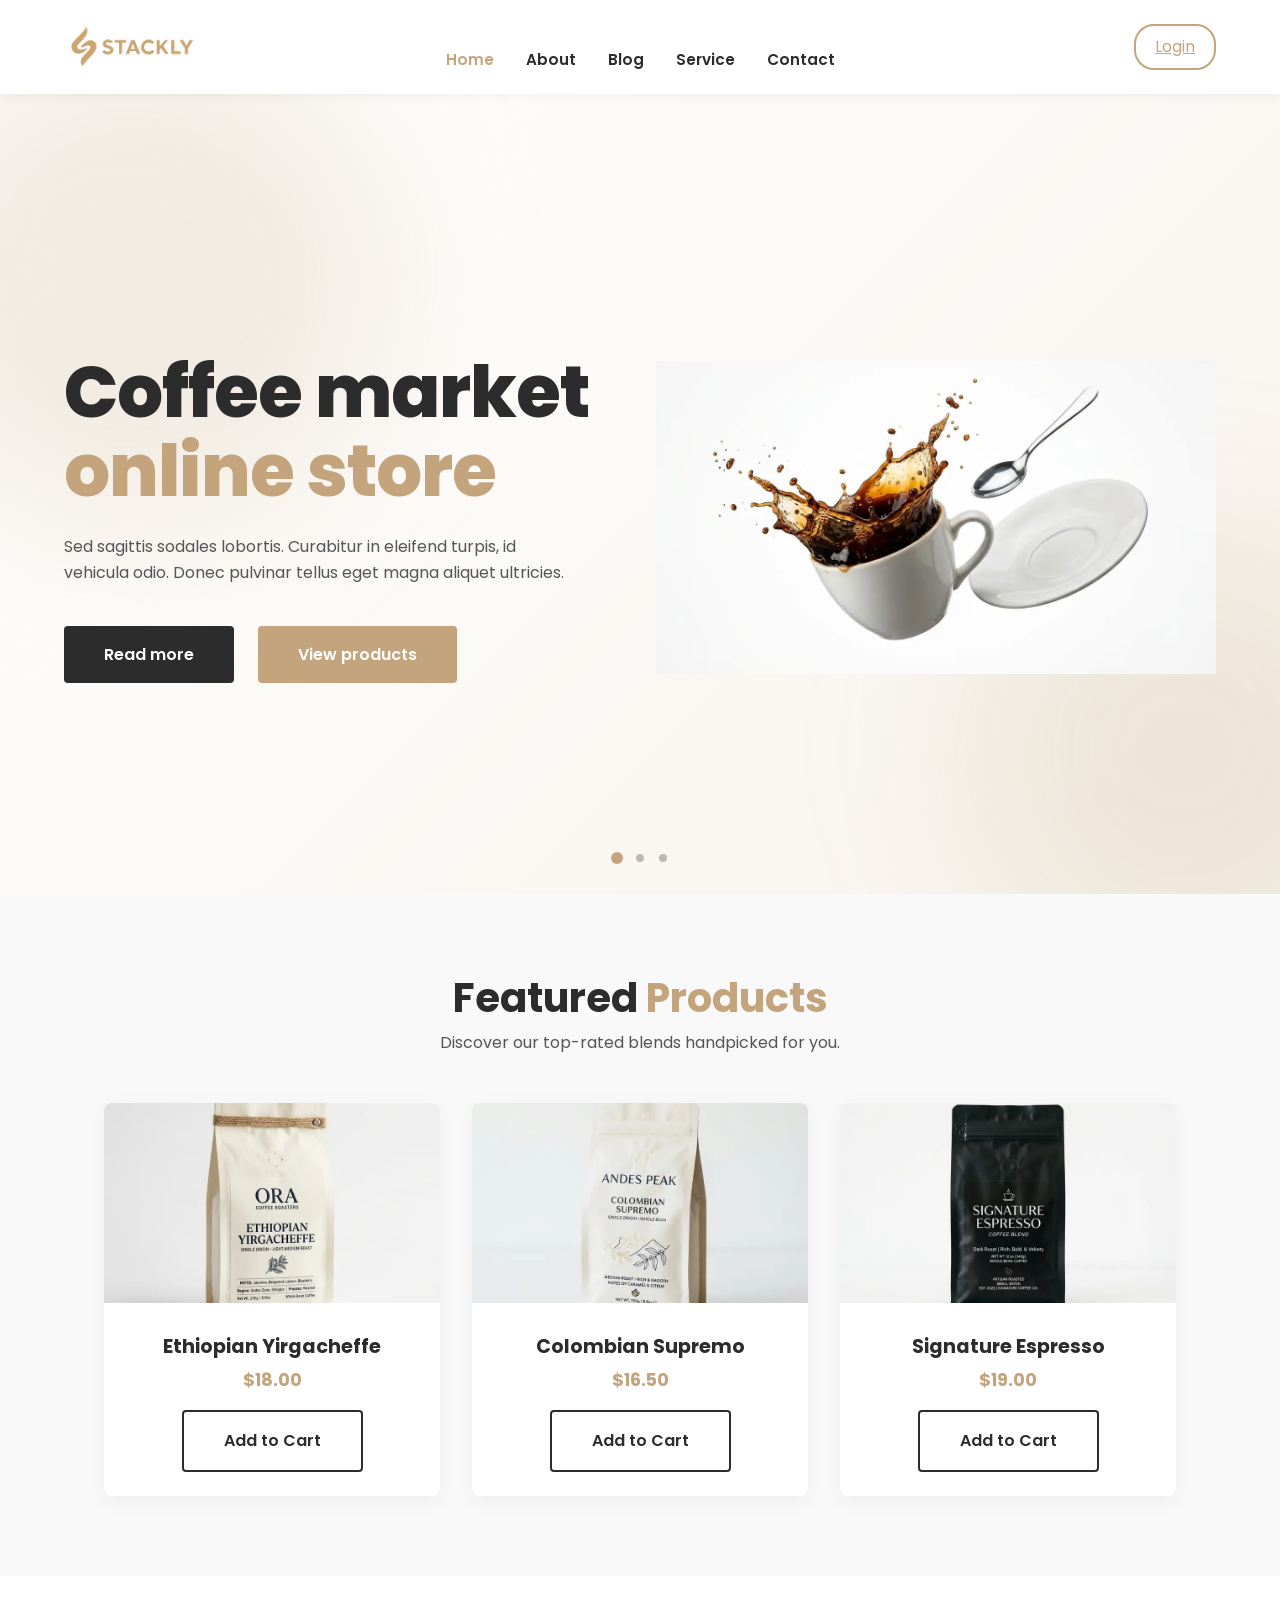
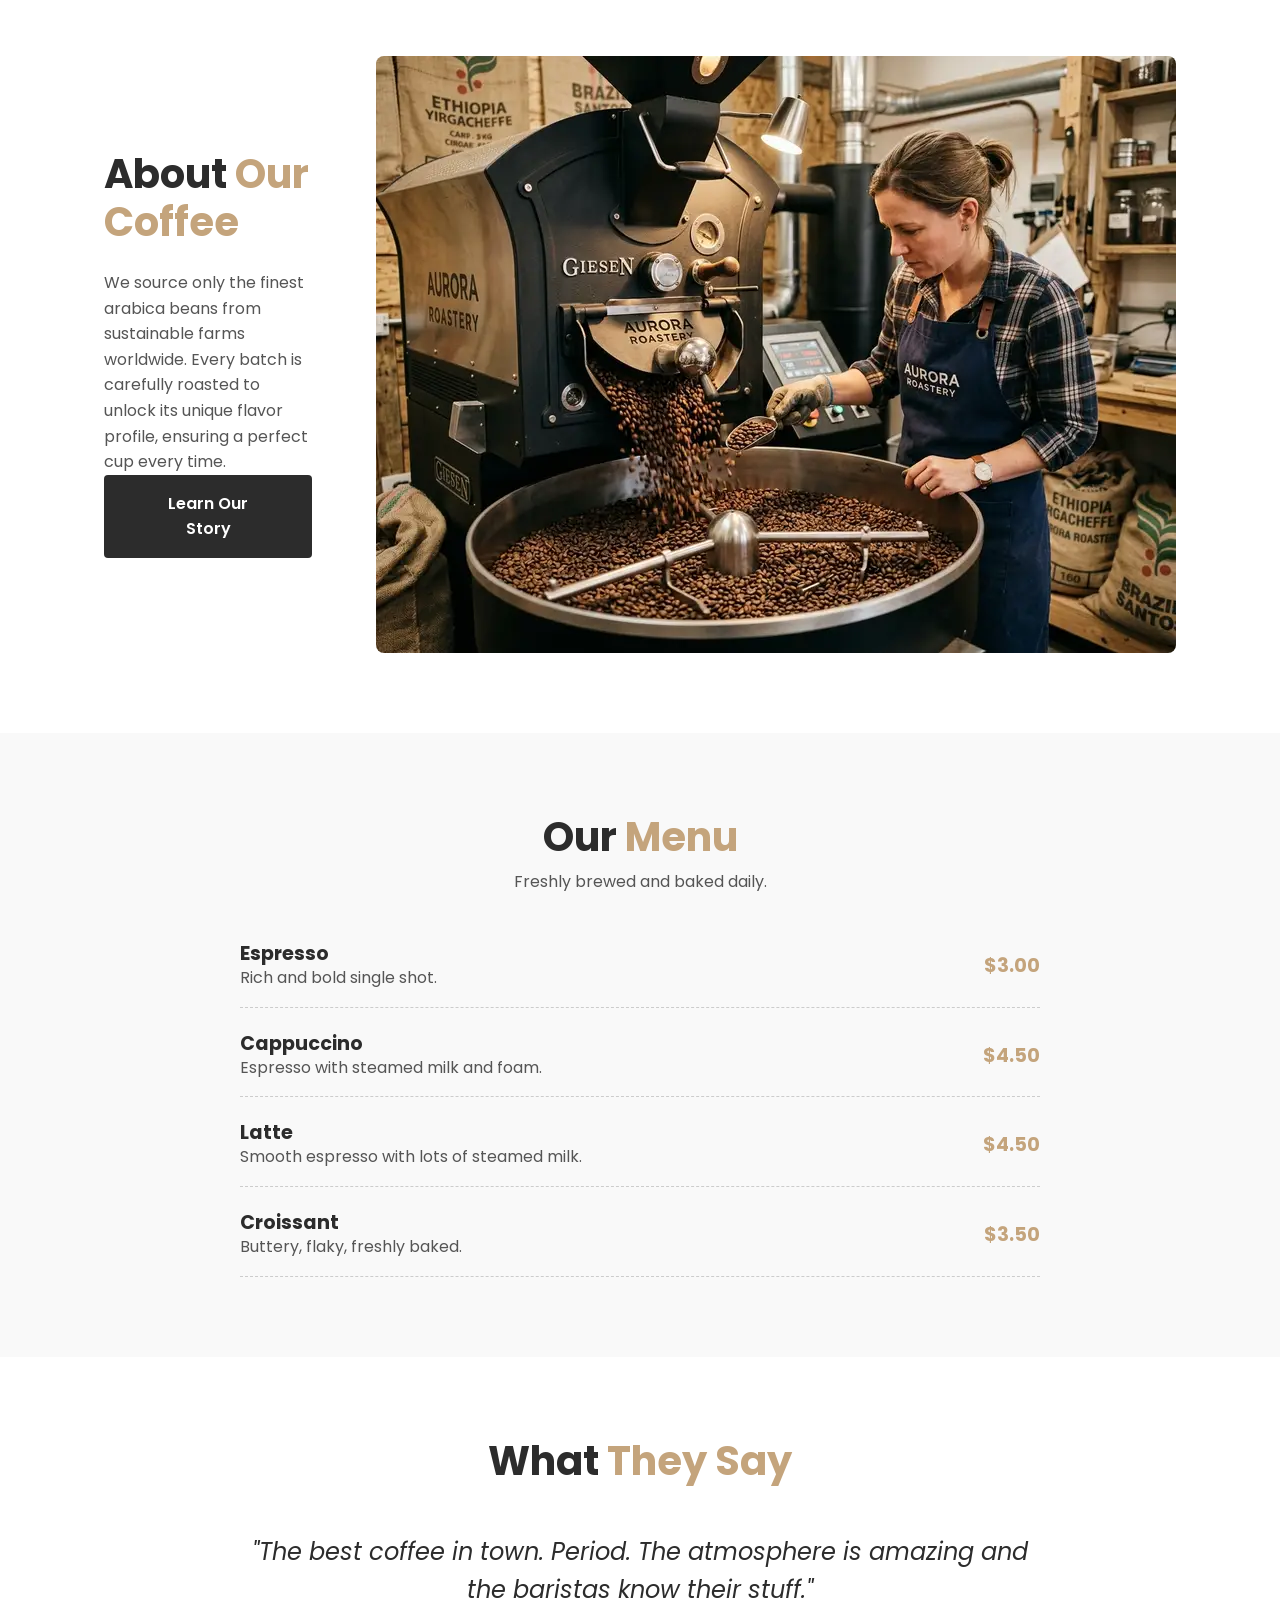
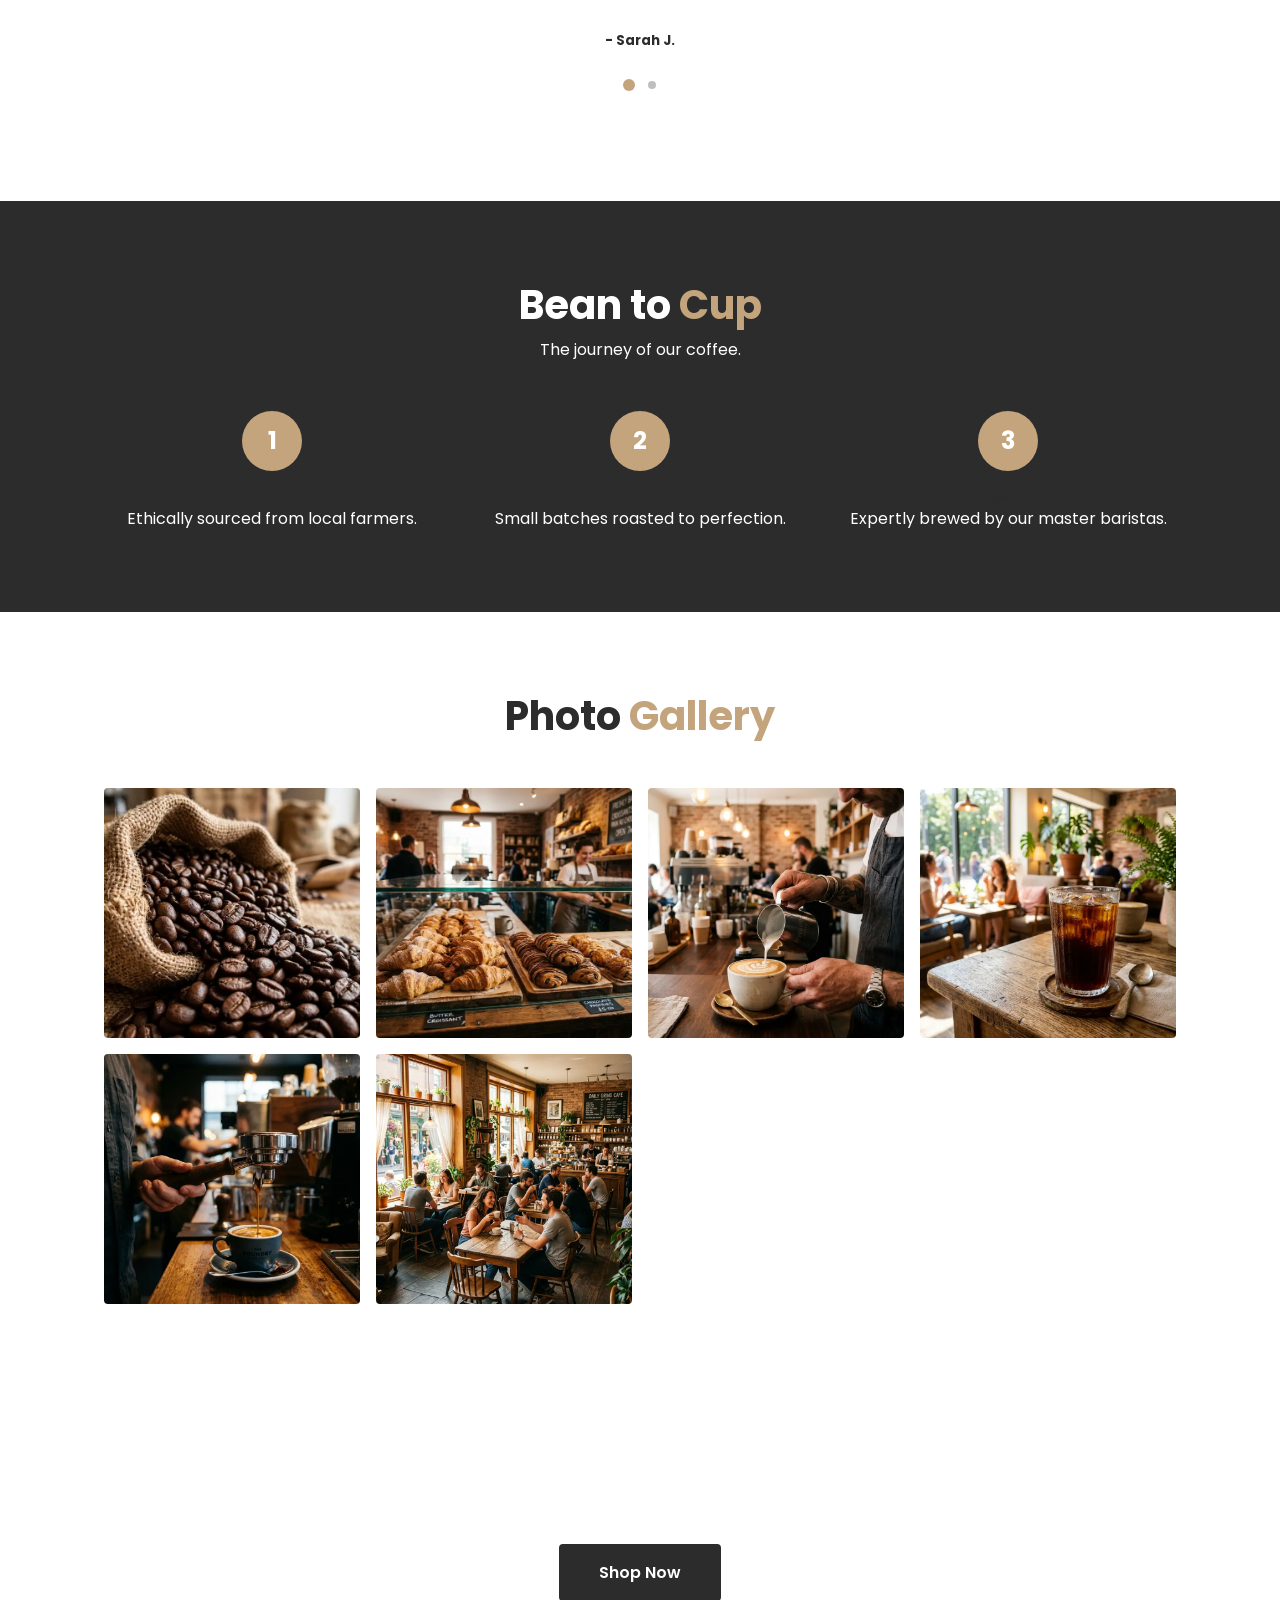
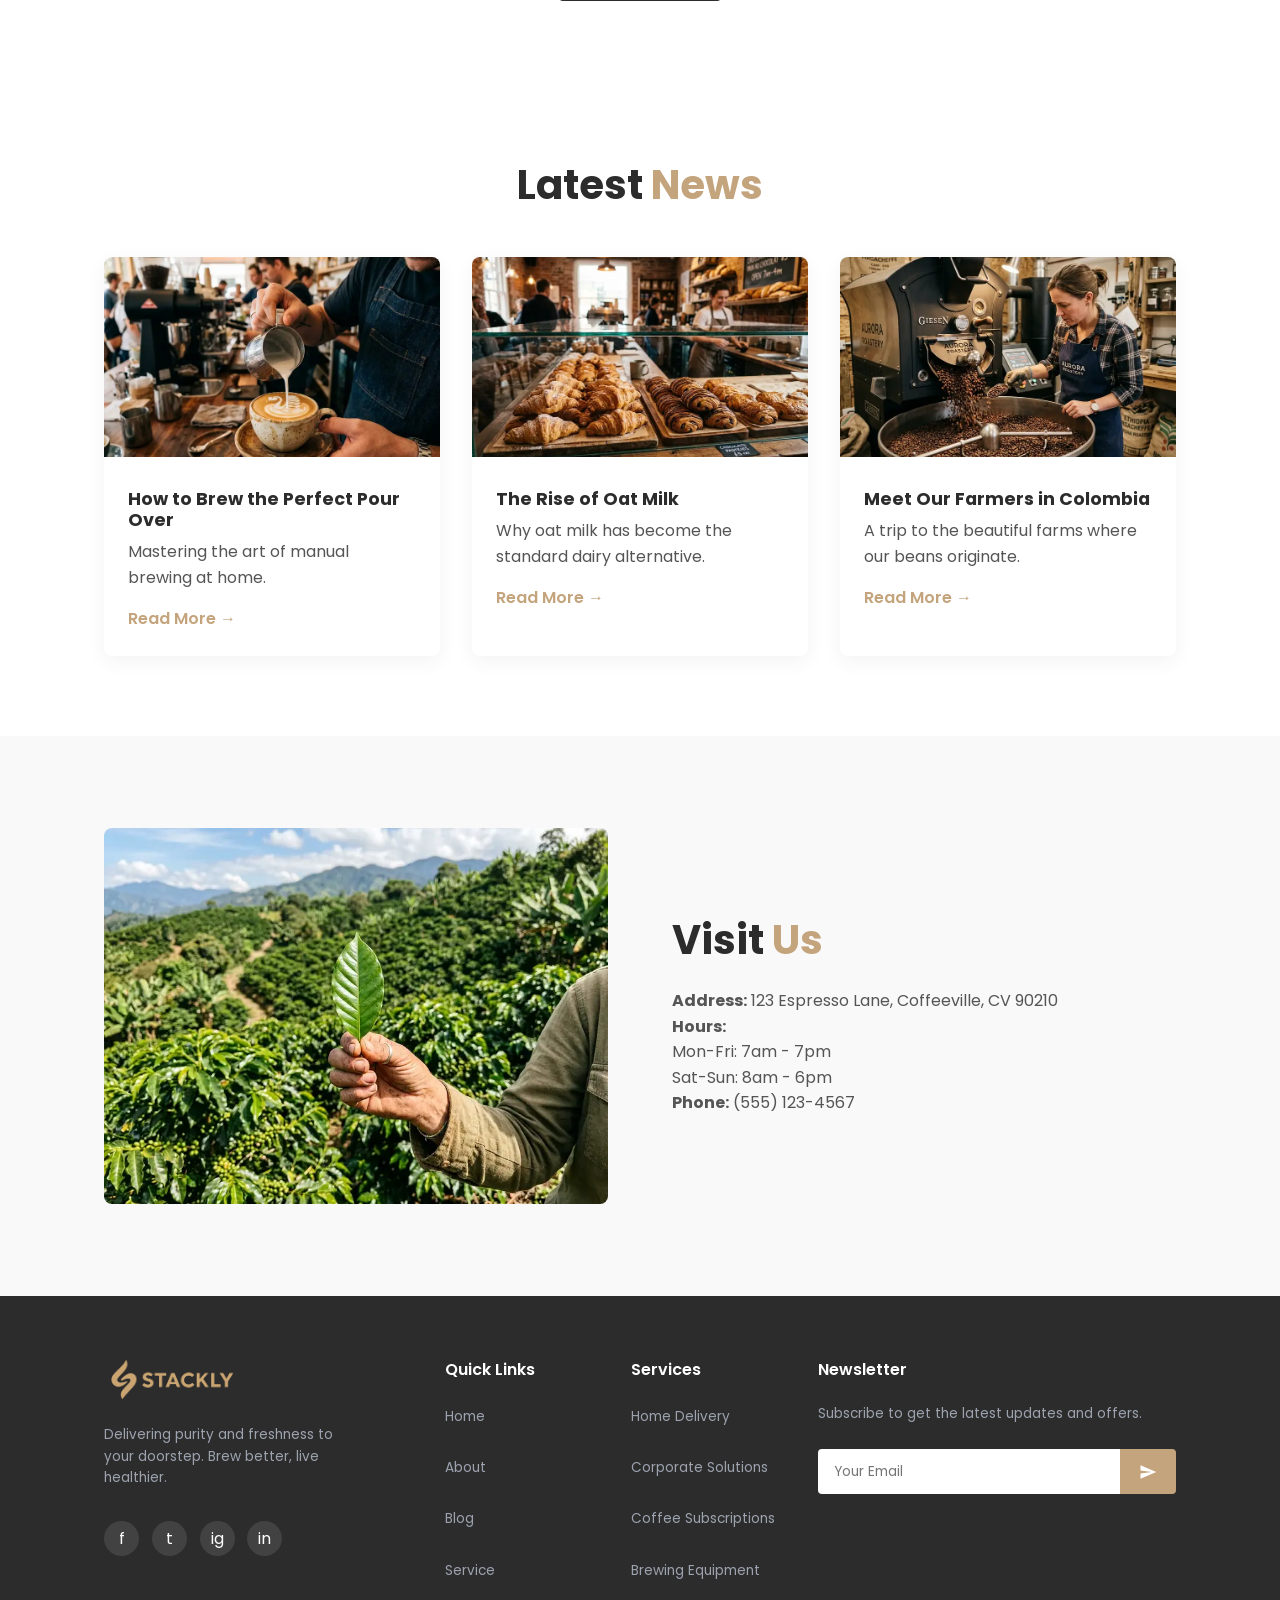
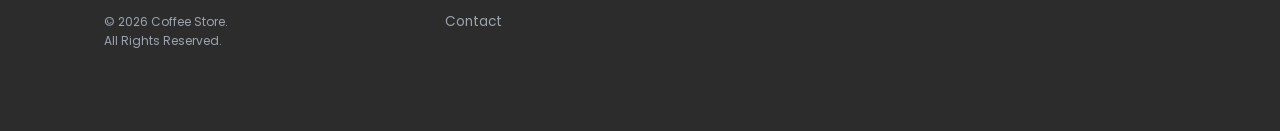
==== index.html @ 6721f3c3 "Add files via upload" ====
<!DOCTYPE html>
<html lang="en">
<head>
    <meta charset="UTF-8">
    <meta name="viewport" content="width=device-width, initial-scale=1.0">
    <title>Coffee Market - Online Store</title>
    <link rel="preconnect" href="https://fonts.googleapis.com">
    <link rel="preconnect" href="https://fonts.gstatic.com" crossorigin>
    <link href="https://fonts.googleapis.com/css2?family=Poppins:wght@300;400;500;600;700;800&display=swap" rel="stylesheet">
    <link rel="stylesheet" href="style.css">
</head>
<body>
    <header class="navbar">
        <a href="index.html" class="logo" style="display: flex; align-items: center; text-decoration: none;"><img src="assets/logo_0019.webp" alt="Coffee Store" style="height: 40px; width: auto; filter: brightness(0) saturate(100%) invert(80%) sepia(26%) saturate(674%) hue-rotate(345deg) brightness(85%) contrast(85%);"></a>
        <nav>
            <ul class="nav-links">
                <li><a href="index.html" class="active">Home</a></li>
                <li><a href="about.html">About</a></li>
                <li><a href="blog.html">Blog</a></li>
                <li><a href="service.html">Service</a></li>
                <li><a href="contact.html">Contact</a></li>
                </ul>
        </nav>
        <div class="nav-right" style="display: flex; align-items: center; gap: 1.5rem;">
            <a href="login.html" class="login-btn">Login</a>
            <div class="hamburger">
                <span class="bar"></span>
                <span class="bar"></span>
                <span class="bar"></span>
            </div>
        </div>
    </header>

    <!-- 1. Hero Section -->
    <section class="hero-section" id="home">
        <div class="hero-content">
            <h1>Coffee market<br><span class="highlight">online store</span></h1>
            <p>Sed sagittis sodales lobortis. Curabitur in eleifend turpis, id vehicula odio. Donec pulvinar tellus eget magna aliquet ultricies.</p>
            <div class="cta-buttons">
                <a href="404.html" class="btn btn-dark">Read more</a>
                <a href="404.html" class="btn btn-light">View products</a>
            </div>
        </div>
        <div class="hero-image">
            <img src="assets/coffee_splash.webp" alt="Coffee Splash">
        </div>
        <!-- Hero Pagination elements -->
        <div class="pagination hero-pagination">
            <span class="dot active"></span>
            <span class="dot"></span>
            <span class="dot"></span>
        </div>
    </section>

    <!-- 2. Featured Products -->
    <section class="section bg-light" id="products">
        <div class="container">
            <div class="section-title">
                <h2>Featured <span class="highlight">Products</span></h2>
                <p>Discover our top-rated blends handpicked for you.</p>
            </div>
            <div class="grid-3">
                <div class="card product-card">
                    <img src="assets/yirgacheffe.webp" alt="Ethiopian Yirgacheffe" class="card-img-placeholder" style="object-fit: cover;">
                    <h3>Ethiopian Yirgacheffe</h3>
                    <p class="price">$18.00</p>
                    <a href="404.html" class="btn btn-outline">Add to Cart</a>
                </div>
                <div class="card product-card">
                    <img src="assets/colombian.webp" alt="Colombian Supremo" class="card-img-placeholder" style="object-fit: cover;">
                    <h3>Colombian Supremo</h3>
                    <p class="price">$16.50</p>
                    <a href="404.html" class="btn btn-outline">Add to Cart</a>
                </div>
                <div class="card product-card">
                    <img src="assets/espresso.webp" alt="Signature Espresso" class="card-img-placeholder" style="object-fit: cover;">
                    <h3>Signature Espresso</h3>
                    <p class="price">$19.00</p>
                    <a href="404.html" class="btn btn-outline">Add to Cart</a>
                </div>
            </div>
        </div>
    </section>

    <!-- 3. About Our Coffee -->
    <section class="section" id="about">
        <div class="container split-section">
            <div class="split-text">
                <h2>About <span class="highlight">Our Coffee</span></h2>
                <p>We source only the finest arabica beans from sustainable farms worldwide. Every batch is carefully roasted to unlock its unique flavor profile, ensuring a perfect cup every time.</p>
                <a href="404.html" class="btn btn-dark">Learn Our Story</a>
            </div>
            <img src="assets/roasting.webp" alt="Roasting Process" class="split-image" style="object-fit: cover; border-radius: 8px;">
        </div>
    </section>

    <!-- 4. Our Menu -->
    <section class="section bg-light" id="menu">
        <div class="container">
            <div class="section-title">
                <h2>Our <span class="highlight">Menu</span></h2>
                <p>Freshly brewed and baked daily.</p>
            </div>
            <div class="menu-list">
                <div class="menu-item">
                    <div class="menu-info">
                        <h4>Espresso</h4>
                        <p>Rich and bold single shot.</p>
                    </div>
                    <span class="menu-price">$3.00</span>
                </div>
                <div class="menu-item">
                    <div class="menu-info">
                        <h4>Cappuccino</h4>
                        <p>Espresso with steamed milk and foam.</p>
                    </div>
                    <span class="menu-price">$4.50</span>
                </div>
                <div class="menu-item">
                    <div class="menu-info">
                        <h4>Latte</h4>
                        <p>Smooth espresso with lots of steamed milk.</p>
                    </div>
                    <span class="menu-price">$4.50</span>
                </div>
                <div class="menu-item">
                    <div class="menu-info">
                        <h4>Croissant</h4>
                        <p>Buttery, flaky, freshly baked.</p>
                    </div>
                    <span class="menu-price">$3.50</span>
                </div>
            </div>
        </div>
    </section>

    <!-- 5. Customer Testimonials -->
    <section class="section" id="testimonials">
        <div class="container">
            <div class="section-title">
                <h2>What <span class="highlight">They Say</span></h2>
            </div>
            <div class="testimonial-slider">
                <div class="testimonial">
                    <p>"The best coffee in town. Period. The atmosphere is amazing and the baristas know their stuff."</p>
                    <h5>- Sarah J.</h5>
                </div>
                <!-- Pagination for slider -->
                <div class="pagination">
                    <span class="dot active"></span>
                    <span class="dot"></span>
                </div>
            </div>
        </div>
    </section>

    <!-- 6. Our Process -->
    <section class="section bg-dark text-white" id="process">
        <div class="container">
            <div class="section-title">
                <h2 style="color: white;">Bean to <span class="highlight">Cup</span></h2>
                <p>The journey of our coffee.</p>
            </div>
            <div class="process-steps">
                <div class="step">
                    <div class="step-icon">1</div>
                    <h4>Sourcing</h4>
                    <p>Ethically sourced from local farmers.</p>
                </div>
                <div class="step">
                    <div class="step-icon">2</div>
                    <h4>Roasting</h4>
                    <p>Small batches roasted to perfection.</p>
                </div>
                <div class="step">
                    <div class="step-icon">3</div>
                    <h4>Brewing</h4>
                    <p>Expertly brewed by our master baristas.</p>
                </div>
            </div>
        </div>
    </section>

    <!-- 7. Photo Gallery -->
    <section class="section" id="gallery">
        <div class="container">
            <div class="section-title">
                <h2>Photo <span class="highlight">Gallery</span></h2>
            </div>
            <div class="gallery-grid">
                <img src="assets/coffee_beans_gallery.webp" alt="Coffee Beans" class="gallery-item" style="object-fit: cover; width: 100%;">
                <img src="assets/pastries.webp" alt="Pastries" class="gallery-item" style="object-fit: cover; width: 100%;">
                <img src="assets/barista_pouring.webp" alt="Barista Pouring Latte Art" class="gallery-item" style="object-fit: cover; width: 100%;">
                <img src="assets/cold_brew.webp" alt="Cold Brew Coffee" class="gallery-item" style="object-fit: cover; width: 100%;">
                <img src="assets/coffee_machine.webp" alt="Espresso Machine" class="gallery-item" style="object-fit: cover; width: 100%;">
                <img src="assets/cafe_patrons.webp" alt="Cafe Patrons" class="gallery-item" style="object-fit: cover; width: 100%;">
            </div>
        </div>
    </section>

    <!-- 8. Special Offers -->
    <section class="section bg-accent text-white" id="offers">
        <div class="container text-center">
            <h2 style="color: white;">Special Offer!</h2>
            <p>Get 20% off your first bag of beans when you buy online.</p>
            <br>
            <a href="404.html" class="btn btn-dark">Shop Now</a>
        </div>
    </section>



    <!-- 10. Latest Blog Posts -->
    <section class="section" id="blog">
        <div class="container">
            <div class="section-title">
                <h2>Latest <span class="highlight">News</span></h2>
            </div>
            <div class="grid-3">
                <div class="card blog-card">
                    <img src="assets/coffee_art.webp" alt="Brewing Pour Over" class="card-img-placeholder" style="object-fit: cover;">
                    <div class="card-content">
                        <h4>How to Brew the Perfect Pour Over</h4>
                        <p>Mastering the art of manual brewing at home.</p>
                        <a href="404.html" class="read-more">Read More &rarr;</a>
                    </div>
                </div>
                <div class="card blog-card">
                    <img src="assets/pastries.webp" alt="Oat Milk Latte" class="card-img-placeholder" style="object-fit: cover;">
                    <div class="card-content">
                        <h4>The Rise of Oat Milk</h4>
                        <p>Why oat milk has become the standard dairy alternative.</p>
                        <a href="404.html" class="read-more">Read More &rarr;</a>
                    </div>
                </div>
                <div class="card blog-card">
                    <img src="assets/roasting.webp" alt="Coffee Farmers" class="card-img-placeholder" style="object-fit: cover;">
                    <div class="card-content">
                        <h4>Meet Our Farmers in Colombia</h4>
                        <p>A trip to the beautiful farms where our beans originate.</p>
                        <a href="404.html" class="read-more">Read More &rarr;</a>
                    </div>
                </div>
            </div>
        </div>
    </section>

    <!-- 11. Store Location -->
    <section class="section bg-light" id="location">
        <div class="container split-section">
            <div class="split-image" style="display: flex; justify-content: center; align-items: center;">
                <img src="assets/eco_leaf.webp" alt="Location Map" style="object-fit: cover; width: 100%; height: 100%; border-radius: 8px;">
            </div>
            <div class="split-text location-info">
                <h2>Visit <span class="highlight">Us</span></h2>
                <p><strong>Address:</strong> 123 Espresso Lane, Coffeeville, CV 90210</p>
                <p><strong>Hours:</strong><br>
                Mon-Fri: 7am - 7pm<br>
                Sat-Sun: 8am - 6pm</p>
                <p><strong>Phone:</strong> (555) 123-4567</p>
            </div>
        </div>
    </section>

    <!-- Footer -->
            <footer class="footer" style="background-color: var(--primary-color); padding: 4rem 0 2rem; color: #fff;">
        <div class="container">
            <div class="footer-grid" style="display: grid; grid-template-columns: 2fr 1fr 1fr 2fr; gap: 2rem;">
                <!-- Column 1 -->
                <div class="footer-col" style="display: flex; flex-direction: column; gap: 1.5rem;">
                    <a href="index.html" class="logo" style="display: flex; align-items: center; text-decoration: none;">
                        <img src="assets/logo_0019.webp" alt="Coffee Store" style="height: 40px; width: auto; filter: brightness(0) saturate(100%) invert(80%) sepia(26%) saturate(674%) hue-rotate(345deg) brightness(85%) contrast(85%);">
                        
                    </a>
                    <p style="color: #9ca3af; font-size: 0.85rem; line-height: 1.6; max-width: 250px;">
                        Delivering purity and freshness to your doorstep. Brew better, live healthier.
                    </p>
                    <div style="display: flex; gap: 0.8rem; margin-top: 0.5rem;">
                        <a href="404.html" style="display: flex; justify-content: center; align-items: center; width: 35px; height: 35px; background: rgba(255,255,255,0.1); border-radius: 50%; color: white; text-decoration: none; transition: background 0.3s;" onmouseover="this.style.background='var(--accent-color)'" onmouseout="this.style.background='rgba(255,255,255,0.1)'">f</a>
                        <a href="404.html" style="display: flex; justify-content: center; align-items: center; width: 35px; height: 35px; background: rgba(255,255,255,0.1); border-radius: 50%; color: white; text-decoration: none; transition: background 0.3s;" onmouseover="this.style.background='var(--accent-color)'" onmouseout="this.style.background='rgba(255,255,255,0.1)'">t</a>
                        <a href="404.html" style="display: flex; justify-content: center; align-items: center; width: 35px; height: 35px; background: rgba(255,255,255,0.1); border-radius: 50%; color: white; text-decoration: none; transition: background 0.3s;" onmouseover="this.style.background='var(--accent-color)'" onmouseout="this.style.background='rgba(255,255,255,0.1)'">ig</a>
                        <a href="404.html" style="display: flex; justify-content: center; align-items: center; width: 35px; height: 35px; background: rgba(255,255,255,0.1); border-radius: 50%; color: white; text-decoration: none; transition: background 0.3s;" onmouseover="this.style.background='var(--accent-color)'" onmouseout="this.style.background='rgba(255,255,255,0.1)'">in</a>
                    </div>
                    <div style="color: #9ca3af; font-size: 0.75rem; margin-top: 2rem;">
                        &copy; 2026 Coffee Store.<br>All Rights Reserved.
                    </div>
                </div>

                <!-- Column 2 -->
                <div class="footer-col">
                    <h4 style="color: white; font-size: 1rem; margin-bottom: 1.5rem; font-weight: 600;">Quick Links</h4>
                    <ul style="list-style: none; padding: 0; display: flex; flex-direction: column; gap: 0.8rem;">
                        <li><a href="index.html" style="color: #9ca3af; text-decoration: none; font-size: 0.85rem; transition: color 0.3s;" onmouseover="this.style.color='var(--accent-color)'" onmouseout="this.style.color='#9ca3af'">Home</a></li>
                        <li><a href="about.html" style="color: #9ca3af; text-decoration: none; font-size: 0.85rem; transition: color 0.3s;" onmouseover="this.style.color='var(--accent-color)'" onmouseout="this.style.color='#9ca3af'">About</a></li>
                        <li><a href="blog.html" style="color: #9ca3af; text-decoration: none; font-size: 0.85rem; transition: color 0.3s;" onmouseover="this.style.color='var(--accent-color)'" onmouseout="this.style.color='#9ca3af'">Blog</a></li>
                        <li><a href="service.html" style="color: #9ca3af; text-decoration: none; font-size: 0.85rem; transition: color 0.3s;" onmouseover="this.style.color='var(--accent-color)'" onmouseout="this.style.color='#9ca3af'">Service</a></li>
                        <li><a href="contact.html" style="color: #9ca3af; text-decoration: none; font-size: 0.85rem; transition: color 0.3s;" onmouseover="this.style.color='var(--accent-color)'" onmouseout="this.style.color='#9ca3af'">Contact</a></li>
                    </ul>
                </div>

                <!-- Column 3 -->
                <div class="footer-col">
                    <h4 style="color: white; font-size: 1rem; margin-bottom: 1.5rem; font-weight: 600;">Services</h4>
                    <ul style="list-style: none; padding: 0; display: flex; flex-direction: column; gap: 0.8rem;">
                        <li><a href="404.html" style="color: #9ca3af; text-decoration: none; font-size: 0.85rem; transition: color 0.3s;" onmouseover="this.style.color='var(--accent-color)'" onmouseout="this.style.color='#9ca3af'">Home Delivery</a></li>
                        <li><a href="404.html" style="color: #9ca3af; text-decoration: none; font-size: 0.85rem; transition: color 0.3s;" onmouseover="this.style.color='var(--accent-color)'" onmouseout="this.style.color='#9ca3af'">Corporate Solutions</a></li>
                        <li><a href="404.html" style="color: #9ca3af; text-decoration: none; font-size: 0.85rem; transition: color 0.3s;" onmouseover="this.style.color='var(--accent-color)'" onmouseout="this.style.color='#9ca3af'">Coffee Subscriptions</a></li>
                        <li><a href="404.html" style="color: #9ca3af; text-decoration: none; font-size: 0.85rem; transition: color 0.3s;" onmouseover="this.style.color='var(--accent-color)'" onmouseout="this.style.color='#9ca3af'">Brewing Equipment</a></li>
                    </ul>
                </div>

                <!-- Column 4 -->
                <div class="footer-col">
                    <h4 style="color: white; font-size: 1rem; margin-bottom: 1.5rem; font-weight: 600;">Newsletter</h4>
                    <p style="color: #9ca3af; font-size: 0.85rem; line-height: 1.6; margin-bottom: 1.5rem;">
                        Subscribe to get the latest updates and offers.
                    </p>
                    <form style="display: flex; width: 100%;" onsubmit="event.preventDefault(); window.location.href='404.html';">
                        <input type="email" placeholder="Your Email" style="flex: 1; padding: 0.8rem 1rem; border: none; border-radius: 4px 0 0 4px; outline: none; font-family: var(--font-family); font-size: 0.85rem;" required>
                        <button type="submit" style="background: var(--accent-color); border: none; padding: 0 1.2rem; border-radius: 0 4px 4px 0; color: white; cursor: pointer; display: flex; align-items: center; justify-content: center; transition: background 0.3s;" onmouseover="this.style.background='var(--accent-color-hover)'" onmouseout="this.style.background='var(--accent-color)'">
                            <svg width="18" height="18" fill="currentColor" viewBox="0 0 24 24"><path d="M2.01 21L23 12 2.01 3 2 10l15 2-15 2z"/></svg>
                        </button>
                    </form>
                </div>
            </div>
        </div>
    </footer>

    <script src="script.js"></script>
</body>
</html>
---- style.css ----
:root {
    --primary-color: #2c2c2c; 
    --accent-color: #c4a47c; 
    --accent-color-hover: #b39268;
    --bg-color: #ffffff;
    --bg-light: #f9f9f9;
    --text-color: #555555;
    --text-light: #888888;
    --font-family: 'Poppins', sans-serif;
    --transition: all 0.3s ease;
}

* {
    margin: 0;
    padding: 0;
    box-sizing: border-box;
}

body {
    font-family: var(--font-family);
    background-color: var(--bg-color);
    color: var(--text-color);
    line-height: 1.6;
    overflow-x: hidden;
}

h1, h2, h3, h4, h5, h6 {
    color: var(--primary-color);
    line-height: 1.2;
}

.highlight {
    color: var(--accent-color);
}

/* Utilities */
.container {
    max-width: 1200px;
    margin: 0 auto;
    padding: 0 5%;
}

.text-center { text-align: center; }
.text-left { text-align: left; }
.text-white { color: #ffffff; }
.text-white h2, .text-white p { color: #ffffff; }
.mt-2 { margin-top: 2rem; }
.mb-2 { margin-bottom: 2rem; }

.bg-light { background-color: var(--bg-light); }
.bg-dark { background-color: var(--primary-color); }
.bg-accent { background-color: var(--accent-color); }

/* Buttons */
.btn {
    display: inline-block;
    padding: 1rem 2.5rem;
    font-size: 1rem;
    font-weight: 600;
    text-decoration: none;
    transition: var(--transition);
    border-radius: 4px;
    border: none;
    cursor: pointer;
    text-align: center;
}

.btn-dark {
    background-color: var(--primary-color);
    color: #ffffff;
}

.btn-dark:hover { background-color: #000000; color: #fff;}

.btn-light {
    background-color: var(--accent-color);
    color: #ffffff;
}

.btn-light:hover { background-color: var(--accent-color-hover); color: #fff; }

.btn-outline {
    background-color: transparent;
    border: 2px solid var(--primary-color);
    color: var(--primary-color);
}
.btn-outline:hover {
    background-color: var(--primary-color);
    color: #fff;
}
.full-width { width: 100%; }

/* Navbar */
.navbar {
    display: flex;
    justify-content: space-between;
    align-items: center;
    padding: 1.5rem 5%;
    background-color: var(--bg-color);
    position: sticky;
    top: 0;
    z-index: 1000;
    box-shadow: 0 2px 10px rgba(0,0,0,0.05);
}

.logo {
    font-size: 1.5rem;
    font-weight: 800;
    color: var(--primary-color);
    text-transform: uppercase;
    letter-spacing: 1px;
}

.logo span { color: var(--accent-color); }

.nav-links {
    list-style: none;
    display: flex;
    align-items: center;
    gap: 2rem;
}

@media screen and (min-width: 769px) {
    .nav-links {
        position: absolute;
        left: 50%;
        transform: translateX(-50%);
    }
}

.nav-links li a {
    text-decoration: none;
    color: var(--primary-color);
    font-weight: 600;
    font-size: 0.95rem;
    transition: var(--transition);
}

.nav-links li a:hover,
.nav-links li a.active {
    color: var(--accent-color);
}

.login-btn {
    padding: 0.5rem 1.2rem;
    border: 2px solid var(--accent-color);
    border-radius: 20px;
    color: var(--accent-color) !important;
}

.login-btn:hover {
    background-color: var(--accent-color);
    color: white !important;
}

.hamburger {
    display: none;
    cursor: pointer;
    flex-direction: column;
    gap: 5px;
}

.bar {
    width: 25px;
    height: 3px;
    background-color: var(--primary-color);
    border-radius: 3px;
    transition: var(--transition);
}

/* Sections */
.section { padding: 5rem 0; }
.section-title { margin-bottom: 3rem; text-align: center; }
.section-title h2 { font-size: 2.5rem; font-weight: 700; margin-bottom: 0.5rem; }

.page-header { padding: 8rem 0 5rem; }

/* Grids */
.grid-2 { display: grid; grid-template-columns: repeat(auto-fit, minmax(300px, 1fr)); gap: 2rem; }
.grid-3 { display: grid; grid-template-columns: repeat(auto-fit, minmax(280px, 1fr)); gap: 2rem; }

/* Split Section */
.split-section { display: flex; align-items: center; justify-content: space-between; gap: 4rem; }
.split-text { flex: 1; }
.split-text h2 { font-size: 2.5rem; margin-bottom: 1.5rem; }
.split-image { flex: 1; min-height: 400px; }

/* Placeholders for images */
.placeholder-img {
    background-color: #eaeaea;
    border-radius: 8px;
    display: flex;
    align-items: center;
    justify-content: center;
    color: #999;
    font-weight: 500;
    box-shadow: inset 0 0 20px rgba(0,0,0,0.05);
    background-image: repeating-linear-gradient(45deg, #f5f5f5 25%, transparent 25%, transparent 75%, #f5f5f5 75%, #f5f5f5), repeating-linear-gradient(45deg, #f5f5f5 25%, #eaeaea 25%, #eaeaea 75%, #f5f5f5 75%, #f5f5f5);
    background-position: 0 0, 10px 10px;
    background-size: 20px 20px;
}

.card-img-placeholder { height: 200px; width: 100%; @extend .placeholder-img; border-radius: 8px 8px 0 0;}

/* Cards */
.card {
    background: var(--bg-color);
    border-radius: 8px;
    padding: 2rem;
    box-shadow: 0 5px 20px rgba(0,0,0,0.05);
    transition: var(--transition);
}
.card:hover { transform: translateY(-5px); box-shadow: 0 10px 25px rgba(0,0,0,0.1); }

.product-card { padding: 0; text-align: center; padding-bottom: 1.5rem; }
.product-card h3 { margin: 1.5rem 0 0.5rem; font-size: 1.2rem; }
.product-card .price { color: var(--accent-color); font-weight: 700; font-size: 1.1rem; margin-bottom: 1rem; }

.blog-card { padding: 0; }
.blog-card .card-content { padding: 1.5rem; }
.blog-card h4 { margin-bottom: 0.5rem; font-size: 1.1rem; }
.blog-card .read-more { color: var(--accent-color); font-weight: 600; text-decoration: none; display: inline-block; margin-top: 1rem; }

/* Hero Section specific (Home) */
.hero-section {
    display: flex;
    align-items: center;
    justify-content: space-between;
    padding: 3rem 5% 0rem;
    min-height: calc(100vh - 100px);
    position: relative;
    overflow: hidden; /* Hide animated background blobs */
    background: linear-gradient(-45deg, #ffffff, #fcfaf8, #f5efe6, #ffffff);
    background-size: 400% 400%;
    animation: gradientBG 15s ease infinite;
    z-index: 1;
}

.hero-section::before,
.hero-section::after {
    content: '';
    position: absolute;
    border-radius: 50%;
    filter: blur(80px);
    z-index: -1;
    animation: floatBlob 12s ease-in-out infinite alternate;
}

.hero-section::before {
    top: -10%; left: -10%;
    width: 40vw; height: 40vw;
    background: rgba(196, 164, 124, 0.2); /* Accent color soft blob */
}

.hero-section::after {
    bottom: -10%; right: -10%;
    width: 35vw; height: 35vw;
    background: rgba(179, 146, 104, 0.15); /* Darker accent soft blob */
    animation-delay: -6s; /* Offset the animation */
}

@keyframes gradientBG {
    0% { background-position: 0% 50%; }
    50% { background-position: 100% 50%; }
    100% { background-position: 0% 50%; }
}

@keyframes floatBlob {
    0% { transform: translate(0, 0) scale(1); }
    100% { transform: translate(50px, 80px) scale(1.15); }
}
.hero-content { flex: 1; max-width: 600px; padding-right: 2rem; }
.hero-content h1 { font-size: 4.5rem; font-weight: 800; line-height: 1.1; margin-bottom: 1.5rem; letter-spacing: -1px; }
.hero-content p { font-size: 1rem; margin-bottom: 2.5rem; max-width: 90%; }
.cta-buttons { display: flex; gap: 1.5rem; }
.hero-image { flex: 1; display: flex; justify-content: center; align-items: center; }
.hero-image img { max-width: 100%; height: auto; object-fit: contain; animation: float 4s ease-in-out infinite; }
@keyframes float { 0% { transform: translateY(0px); } 50% { transform: translateY(-20px); } 100% { transform: translateY(0px); } }

/* Pagination Dots */
.pagination { display: flex; justify-content: center; gap: 15px; padding: 2rem 0; }
.hero-pagination { position: absolute; bottom: 2rem; width: 100%; left: 0; padding: 0; }
.dot { width: 8px; height: 8px; background-color: var(--primary-color); border-radius: 50%; cursor: pointer; transition: var(--transition); opacity: 0.3;}
.dot.active { background-color: var(--accent-color); transform: scale(1.5); opacity: 1;}

/* Specific Components */
.menu-list { max-width: 800px; margin: 0 auto; display: flex; flex-direction: column; gap: 1.5rem; }
.menu-item { display: flex; justify-content: space-between; align-items: center; border-bottom: 1px dashed #ccc; padding-bottom: 1rem; }
.menu-item h4 { font-size: 1.2rem; }
.menu-price { font-size: 1.2rem; font-weight: 700; color: var(--accent-color); }

.testimonial-slider { max-width: 800px; margin: 0 auto; text-align: center; }
.testimonial p { font-size: 1.5rem; font-style: italic; margin-bottom: 1.5rem; color: var(--primary-color); }

.process-steps { display: grid; grid-template-columns: repeat(auto-fit, minmax(200px, 1fr)); gap: 2rem; text-align: center; }
.step-icon { width: 60px; height: 60px; background: var(--accent-color); color: white; font-size: 1.5rem; font-weight: bold; border-radius: 50%; display: flex; align-items: center; justify-content: center; margin: 0 auto 1rem; }

.gallery-grid { display: grid; grid-template-columns: repeat(auto-fit, minmax(250px, 1fr)); gap: 1rem; }
.gallery-item { height: 250px; border-radius: 4px; }

.newsletter-form { display: flex; max-width: 500px; margin: 2rem auto 0; }
.newsletter-form input { flex: 1; padding: 1rem; border: 1px solid #ddd; border-radius: 4px 0 0 4px; outline: none; }
.newsletter-form button { border-radius: 0 4px 4px 0; }

/* Footer */
.footer { background-color: #111; color: #aaa; padding: 4rem 0 2rem; }
.footer h4 { color: #fff; margin-bottom: 1.5rem; font-size: 1.2rem; }
.footer-grid { display: grid; grid-template-columns: repeat(auto-fit, minmax(200px, 1fr)); gap: 3rem; margin-bottom: 3rem; }
.footer ul { list-style: none; }
.footer ul li { margin-bottom: 0.8rem; }
.footer ul li a { color: #aaa; text-decoration: none; transition: var(--transition); }
.footer ul li a:hover { color: var(--accent-color); }
.social-icons a { display: inline-block; width: 40px; height: 40px; background: #222; color: #fff; text-align: center; line-height: 40px; border-radius: 50%; margin-right: 0.5rem; text-decoration: none; transition: var(--transition); }
.social-icons a:hover { background: var(--accent-color); }
.footer-bottom { text-align: center; border-top: 1px solid #333; padding-top: 2rem; font-size: 0.9rem; }


/* --- UNIQUE LOGIN PAGE STYLES --- */
.login-body {
    background-color: var(--primary-color);
    overflow: hidden;
}

.login-container {
    display: flex;
    height: 100vh;
    width: 100vw;
}

.login-image-side {
    flex: 1;
    background-image: url('assets/coffee_splash.webp'); /* Reuse image for effect */
    background-size: cover;
    background-position: center;
    position: relative;
    display: none; /* Hidden on mobile */
}

@media screen and (min-width: 900px) {
    .login-image-side { display: block; }
}

.login-image-side .overlay {
    position: absolute;
    top: 0; left: 0; width: 100%; height: 100%;
    background: linear-gradient(135deg, rgba(0,0,0,0.8), rgba(0,0,0,0.4));
    display: flex;
    align-items: center;
    padding: 5rem;
}

.quote-box h2 {
    color: white;
    font-size: 3rem;
    font-weight: 700;
    line-height: 1.2;
    margin-bottom: 1rem;
}
.quote-box p { color: var(--accent-color); font-size: 1.2rem; }

.login-form-side {
    flex: 1;
    display: flex;
    align-items: center;
    justify-content: center;
    background: radial-gradient(circle at top right, #3a3a3a, #1a1a1a);
    position: relative;
    padding: 2rem;
}

/* Glassmorphism Card */
.login-glass-card {
    background: rgba(255, 255, 255, 0.05);
    backdrop-filter: blur(10px);
    -webkit-backdrop-filter: blur(10px);
    border: 1px solid rgba(255, 255, 255, 0.1);
    border-radius: 16px;
    padding: 3rem;
    width: 100%;
    max-width: 450px;
    box-shadow: 0 25px 50px rgba(0,0,0,0.5);
    color: white;
}

.login-glass-card h3 { color: white; font-size: 1.8rem; margin-bottom: 0.5rem; }
.login-glass-card .subtitle { color: #aaa; margin-bottom: 2rem; }

.glass-form .input-group {
    position: relative;
    margin-bottom: 1.5rem;
}

.glass-form .input-group input {
    width: 100%;
    padding: 1rem;
    background: rgba(0,0,0,0.2);
    border: 1px solid rgba(255,255,255,0.2);
    border-radius: 8px;
    color: white;
    font-family: inherit;
    font-size: 1rem;
    outline: none;
    transition: var(--transition);
}

.glass-form .input-group input:focus { border-color: var(--accent-color); background: rgba(0,0,0,0.4); }

.glass-form .input-group label {
    position: absolute;
    left: 1rem;
    top: 50%;
    transform: translateY(-50%);
    color: #888;
    transition: var(--transition);
    pointer-events: none;
}

/* Floating Label Magic */
.glass-form .input-group input:focus ~ label,
.glass-form .input-group input:not(:placeholder-shown) ~ label {
    top: -0.5rem;
    left: 0.8rem;
    font-size: 0.8rem;
    background: #2a2a2a;
    padding: 0 0.5rem;
    border-radius: 4px;
    color: var(--accent-color);
}

.form-actions {
    display: flex;
    justify-content: space-between;
    align-items: center;
    margin-bottom: 2rem;
    font-size: 0.9rem;
}

.remember-me { color: #ccc; display: flex; align-items: center; gap: 0.5rem; cursor: pointer; }
.forgot-pass { color: var(--accent-color); text-decoration: none; transition: var(--transition); }
.forgot-pass:hover { text-decoration: underline; }

.divider {
    text-align: center;
    margin: 2rem 0;
    position: relative;
}
.divider::before, .divider::after {
    content: '';
    position: absolute;
    top: 50%;
    width: 30%;
    height: 1px;
    background: rgba(255,255,255,0.2);
}
.divider::before { left: 0; }
.divider::after { right: 0; }
.divider span { color: #888; font-size: 0.9rem; background: #222; padding: 0 10px; border-radius: 4px;}

.social-login { display: flex; gap: 1rem; }
.btn-social {
    flex: 1;
    padding: 0.8rem;
    background: rgba(255,255,255,0.1);
    border: 1px solid rgba(255,255,255,0.2);
    color: white;
    border-radius: 8px;
    cursor: pointer;
    transition: var(--transition);
}
.btn-social:hover { background: rgba(255,255,255,0.2); }

.signup-link { text-align: center; margin-top: 2rem; color: #ccc; }
.signup-link a { color: var(--accent-color); text-decoration: none; font-weight: 600; }

.back-home { text-align: center; margin-top: 1rem; }
.back-home a { color: #888; text-decoration: none; font-size: 0.9rem; transition: var(--transition); }
.back-home a:hover { color: white; }


/* Responsive Adjustments */
@media screen and (max-width: 992px) {
    .split-section { flex-direction: column; text-align: center; }
    .hero-section { flex-direction: column-reverse; text-align: center; padding-top: 2rem; }
    .hero-content { padding-right: 0; display: flex; flex-direction: column; align-items: center; margin-top: 2rem;}
    .hero-content h1 { font-size: 3.5rem; }
    .hero-pagination { bottom: 0; }
}

@media screen and (max-width: 768px) {
    .nav-links {
        position: fixed; left: -100%; top: 70px; flex-direction: column;
        background-color: var(--bg-color); width: 100%; text-align: center;
        transition: 0.3s; box-shadow: 0 10px 27px rgba(0,0,0,0.05); padding: 2rem 0;
    }
    .nav-links.active { left: 0; }
    .hamburger { display: flex; }
    .hamburger.active .bar:nth-child(2) { opacity: 0; }
    .hamburger.active .bar:nth-child(1) { transform: translateY(8px) rotate(45deg); }
    .hamburger.active .bar:nth-child(3) { transform: translateY(-8px) rotate(-45deg); }
    
    .cta-buttons { flex-direction: column; width: 100%; }
    .btn { width: 100%; }
    .newsletter-form { flex-direction: column; }
    .newsletter-form input { border-radius: 4px; margin-bottom: 1rem; }
    .newsletter-form button { border-radius: 4px; }
}
/* --- ROLE SELECTOR STYLES --- */
.role-selector {
    position: relative;
    display: flex;
    background: rgba(0,0,0,0.3);
    border-radius: 30px;
    margin-bottom: 2rem;
    padding: 5px;
    border: 1px solid rgba(255,255,255,0.1);
}

.role-btn {
    flex: 1;
    padding: 0.8rem 1rem;
    border: none;
    background: transparent;
    color: #888;
    font-weight: 600;
    font-family: inherit;
    cursor: pointer;
    z-index: 1;
    transition: var(--transition);
    text-align: center;
}

.role-btn.active {
    color: var(--primary-color);
}

.role-slider {
    position: absolute;
    top: 5px;
    left: 5px;
    width: calc(50% - 5px);
    height: calc(100% - 10px);
    background: var(--accent-color);
    border-radius: 25px;
    transition: var(--transition);
    z-index: 0;
}

/* Move slider based on active role */
.role-selector[data-active='customer'] .role-slider { left: 5px; }
.role-selector[data-active='admin'] .role-slider { left: calc(50%); }
.role-selector[data-active='admin'] .role-btn:first-child { color: #888; }
.role-selector[data-active='admin'] .role-btn:last-child { color: var(--primary-color); }
.role-selector[data-active='customer'] .role-btn:first-child { color: var(--primary-color); }
.role-selector[data-active='customer'] .role-btn:last-child { color: #888; }


/* --- DASHBOARD STYLES --- */
.dashboard-body {
    background-color: var(--bg-light);
    margin: 0;
    overflow-x: hidden;
}

.dashboard-layout {
    display: flex;
    min-height: 100vh;
}

/* Sidebar */
.sidebar {
    width: 250px;
    background-color: var(--primary-color);
    color: white;
    display: flex;
    flex-direction: column;
    position: fixed;
    height: 100vh;
    left: 0;
    top: 0;
}

.sidebar-logo {
    padding: 1.5rem;
    color: white;
    font-size: 1.5rem;
    border-bottom: 1px solid rgba(255,255,255,0.1);
}

.sidebar-nav {
    flex: 1;
    padding: 2rem 0;
}

.sidebar-nav ul {
    list-style: none;
    padding: 0;
}

.sidebar-nav li a {
    display: block;
    padding: 1rem 1.5rem;
    color: #aaa;
    text-decoration: none;
    transition: var(--transition);
    font-weight: 500;
}

.sidebar-nav li a:hover,
.sidebar-nav li a.active {
    background: rgba(255,255,255,0.05);
    color: var(--accent-color);
    border-left: 4px solid var(--accent-color);
}

.sidebar-bottom {
    padding: 1.5rem;
    border-top: 1px solid rgba(255,255,255,0.1);
}

.logout-btn {
    color: #aaa;
    text-decoration: none;
    transition: var(--transition);
}
.logout-btn:hover {
    color: white;
}

/* Main Content */
.dashboard-main {
    flex: 1;
    margin-left: 250px; /* Offset for sidebar */
    display: flex;
    flex-direction: column;
}

.dashboard-header {
    background: white;
    height: 70px;
    padding: 0 2rem;
    display: flex;
    align-items: center;
    justify-content: space-between;
    box-shadow: 0 2px 10px rgba(0,0,0,0.05);
    position: sticky;
    top: 0;
    z-index: 100;
}

.search-bar input {
    padding: 0.8rem 1.5rem;
    border: 1px solid #ddd;
    border-radius: 30px;
    width: 300px;
    outline: none;
    font-family: inherit;
}

.user-profile {
    display: flex;
    align-items: center;
    gap: 1rem;
}

.notification-bell {
    font-size: 1.2rem;
    cursor: pointer;
}

.avatar {
    width: 35px;
    height: 35px;
    border-radius: 50%;
    display: flex;
    align-items: center;
    justify-content: center;
    font-weight: 600;
}

.dashboard-content {
    padding: 2rem;
    flex: 1;
}

.dashboard-title h2 {
    font-size: 2rem;
}
.dashboard-title p {
    color: var(--text-light);
    margin-bottom: 2rem;
}

/* Dashboard Cards & Tables */
.stat-card {
    padding: 2rem;
}
.stat-card h4 {
    color: var(--text-light);
    font-size: 1rem;
    font-weight: 500;
}
.stat-value {
    font-size: 2.5rem;
    font-weight: 700;
    color: var(--primary-color);
    margin: 0.5rem 0;
}
.stat-change.positive { color: #2ecc71; }
.stat-change.negative { color: #e74c3c; }
.stat-change.neutral { color: #95a5a6; }

.dashboard-grid {
    display: grid;
    grid-template-columns: 2fr 1fr;
    gap: 2rem;
}

.table-card {
    overflow-x: auto;
}
.card-header {
    display: flex;
    justify-content: space-between;
    align-items: center;
    margin-bottom: 1.5rem;
}

.dashboard-table {
    width: 100%;
    border-collapse: collapse;
}
.dashboard-table th,
.dashboard-table td {
    padding: 1rem;
    text-align: left;
    border-bottom: 1px solid #eee;
}
.dashboard-table th {
    color: var(--text-light);
    font-weight: 500;
}
.badge {
    padding: 0.4rem 0.8rem;
    border-radius: 20px;
    font-size: 0.85rem;
    font-weight: 600;
}
.status-pending { background: #fef9e7; color: #f1c40f; }
.status-completed { background: #eafaf1; color: #2ecc71; }
.status-processing { background: #ebf5fb; color: #3498db; }

/* Alerts List */
.alert-list { list-style: none; padding: 0; }
.alert-list li {
    display: flex;
    justify-content: space-between;
    align-items: center;
    padding: 1rem 0;
    border-bottom: 1px solid #eee;
}
.alert-list li:last-child { border-bottom: none; }
.alert-info strong { display: block; color: var(--primary-color); }
.alert-info span { color: var(--text-light); font-size: 0.9rem; }
.btn-sm { padding: 0.5rem 1rem; font-size: 0.9rem; }

/* Loyalty Card */
.loyalty-card {
    background: linear-gradient(135deg, var(--primary-color), #444);
}
.loyalty-card h3 { color: white; }
.points-display { margin: 1.5rem 0; }
.points { font-size: 3rem; font-weight: 800; color: var(--accent-color); }
.points-label { font-size: 1.2rem; color: #ccc; }
.progress-bar-bg {
    width: 100%;
    height: 8px;
    background: rgba(255,255,255,0.2);
    border-radius: 4px;
    margin-top: 1rem;
    overflow: hidden;
}
.progress-bar-fill {
    height: 100%;
    background: var(--accent-color);
    border-radius: 4px;
}

@media screen and (max-width: 992px) {
    .dashboard-grid { grid-template-columns: 1fr; }
}

@media screen and (max-width: 768px) {
    .sidebar { transform: translateX(-100%); transition: var(--transition); z-index: 1000;}
    .sidebar.active { transform: translateX(0); }
    .dashboard-main { margin-left: 0; }
}

/* Custom Background Images for Sections */
#offers {
    background: linear-gradient(rgba(196, 164, 124, 0.85), rgba(196, 164, 124, 0.95)), url('assets/coffee_beans_gallery.webp') center/cover no-repeat;
    background-attachment: fixed;
}
.section.bg-accent.text-white#offers {
    background-color: transparent;
}

#newsletter {
    background: linear-gradient(rgba(249, 249, 249, 0.85), rgba(249, 249, 249, 0.95)), url('assets/shop_interior.webp') center/cover no-repeat;
    background-attachment: fixed;
}
.section.bg-light#newsletter {
    background-color: transparent;
}
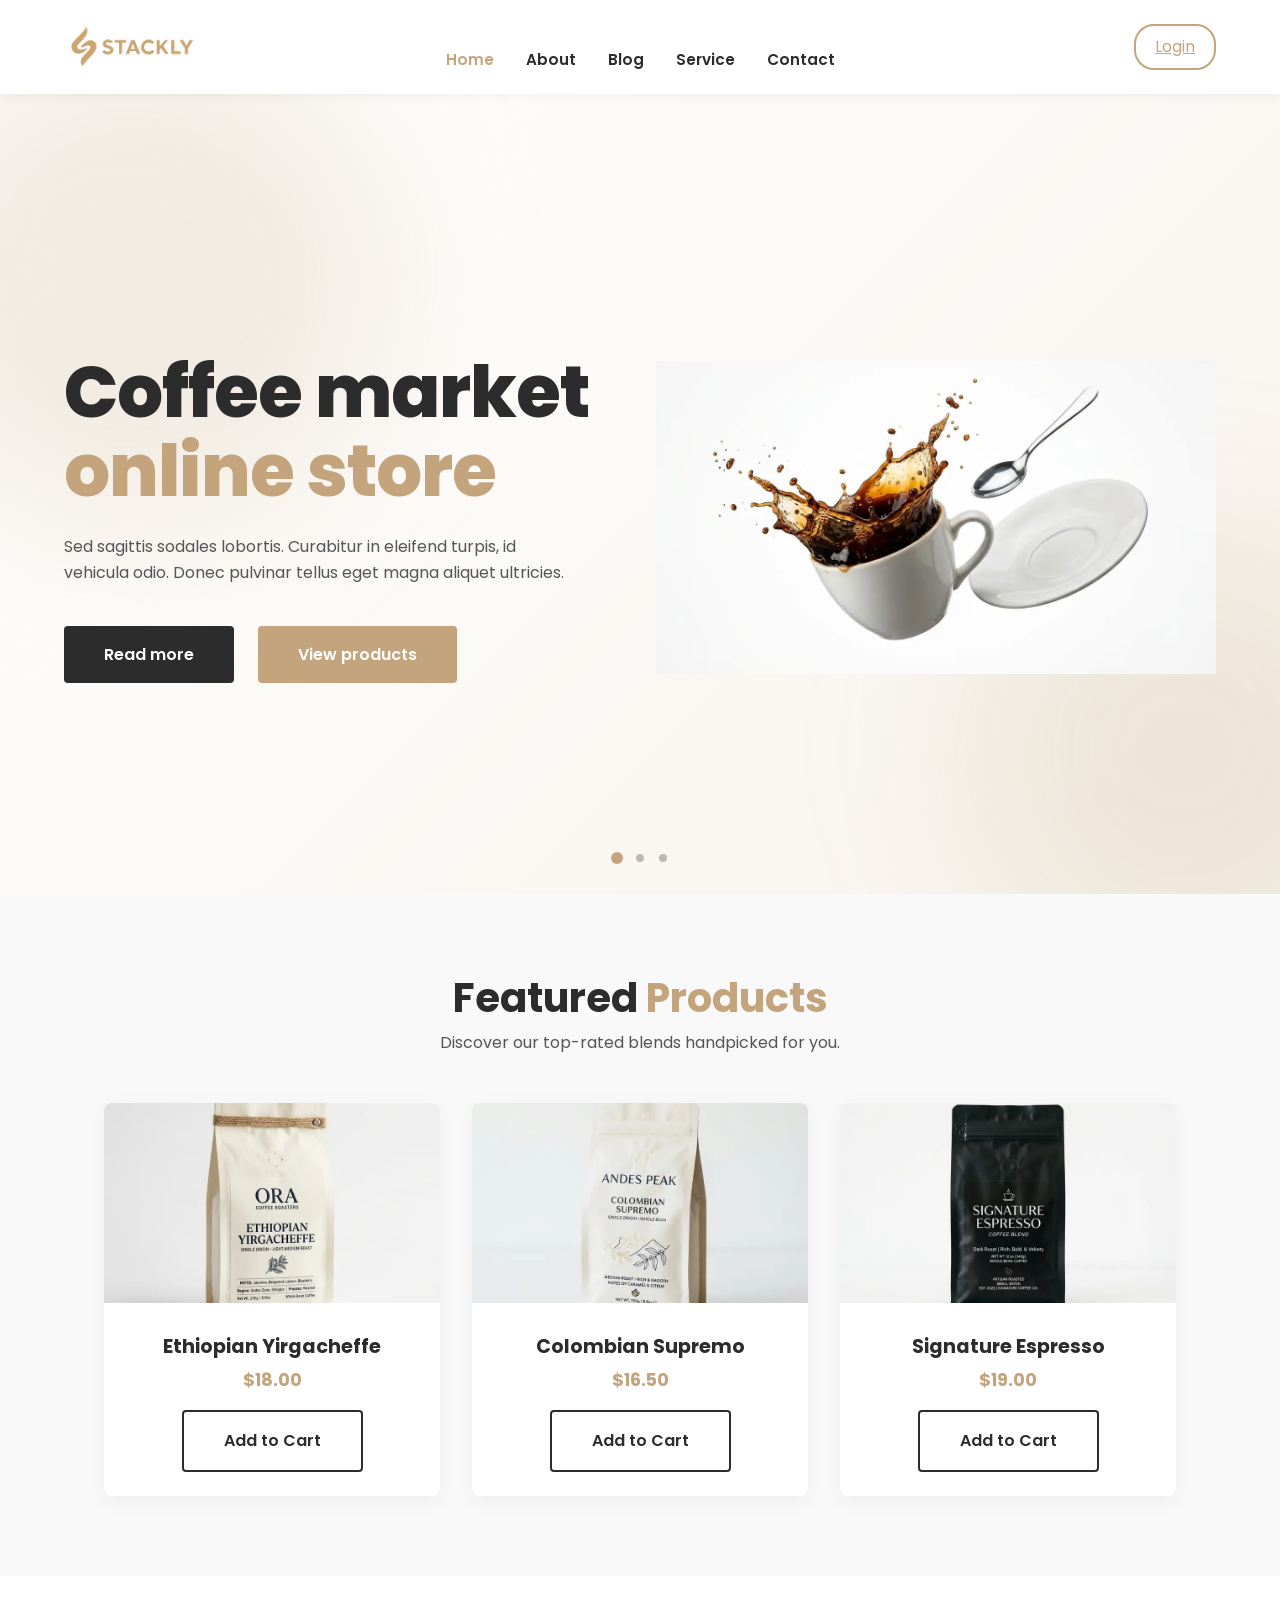
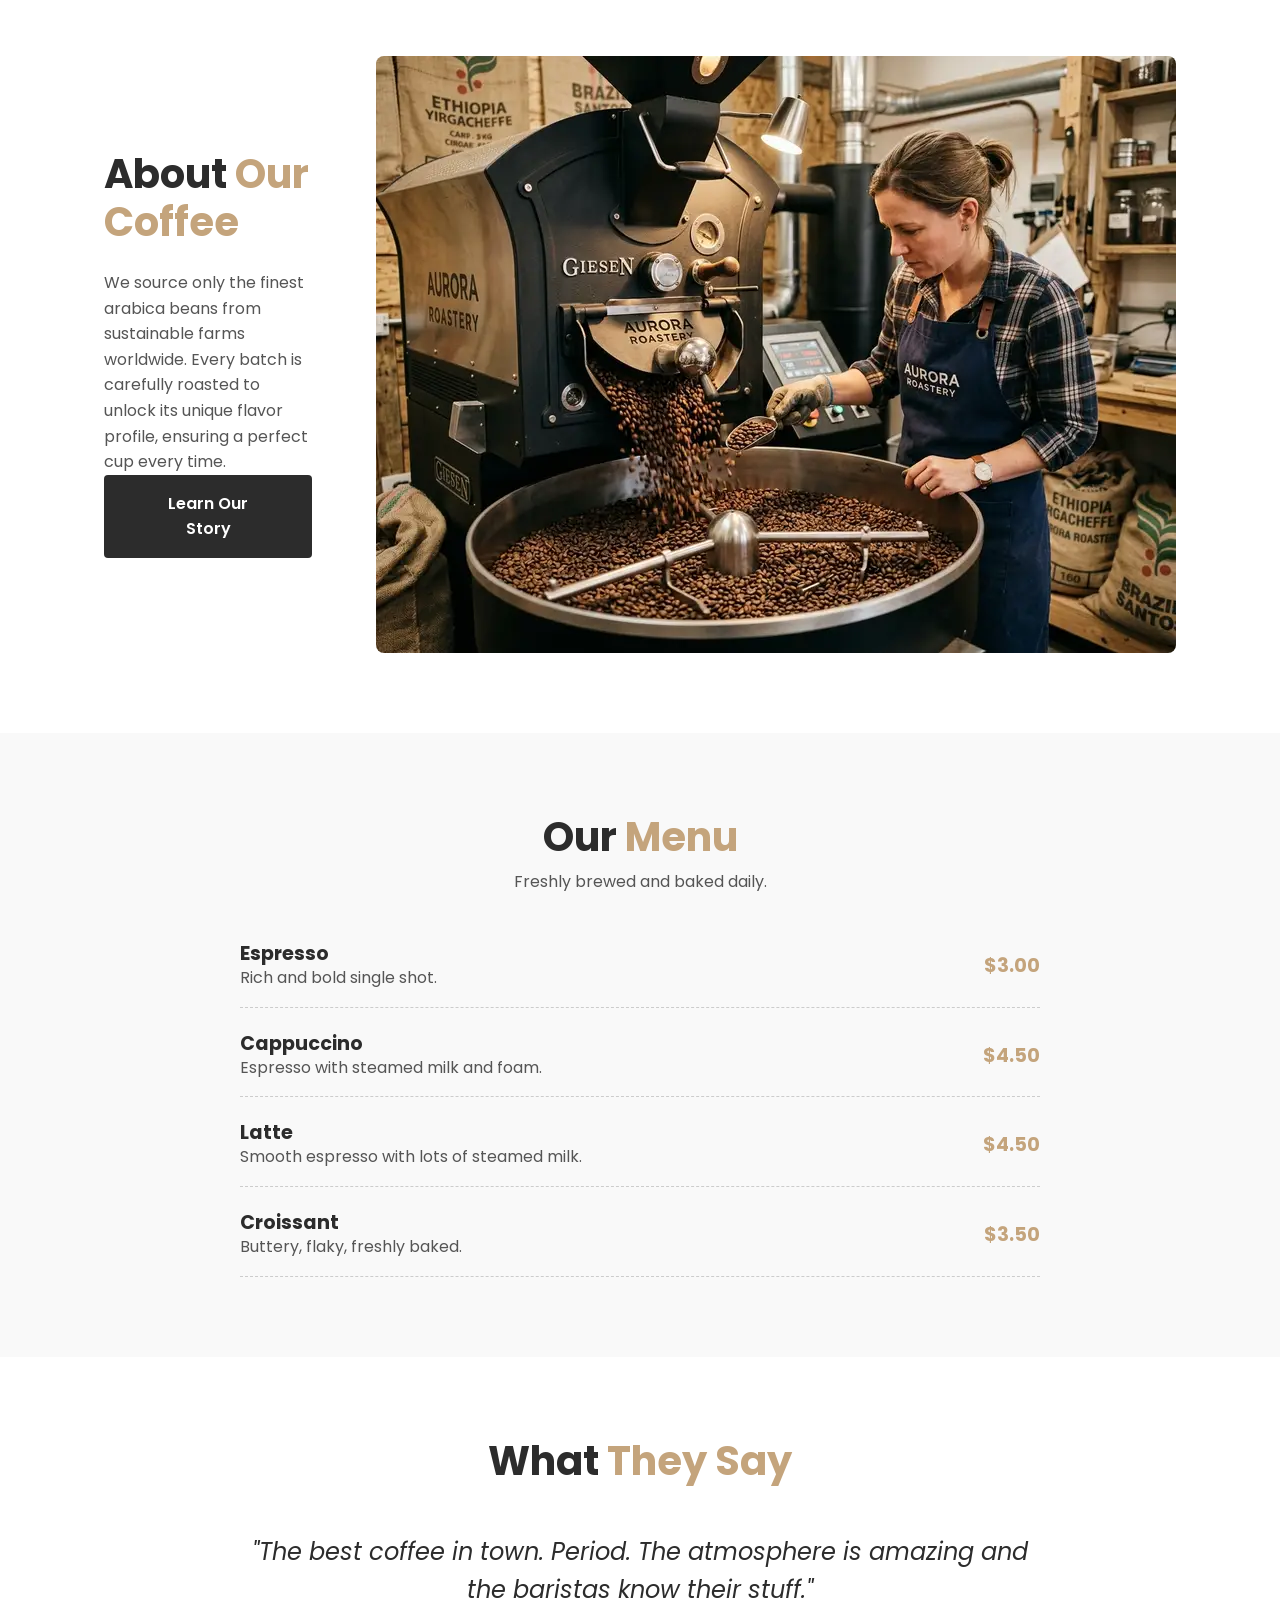
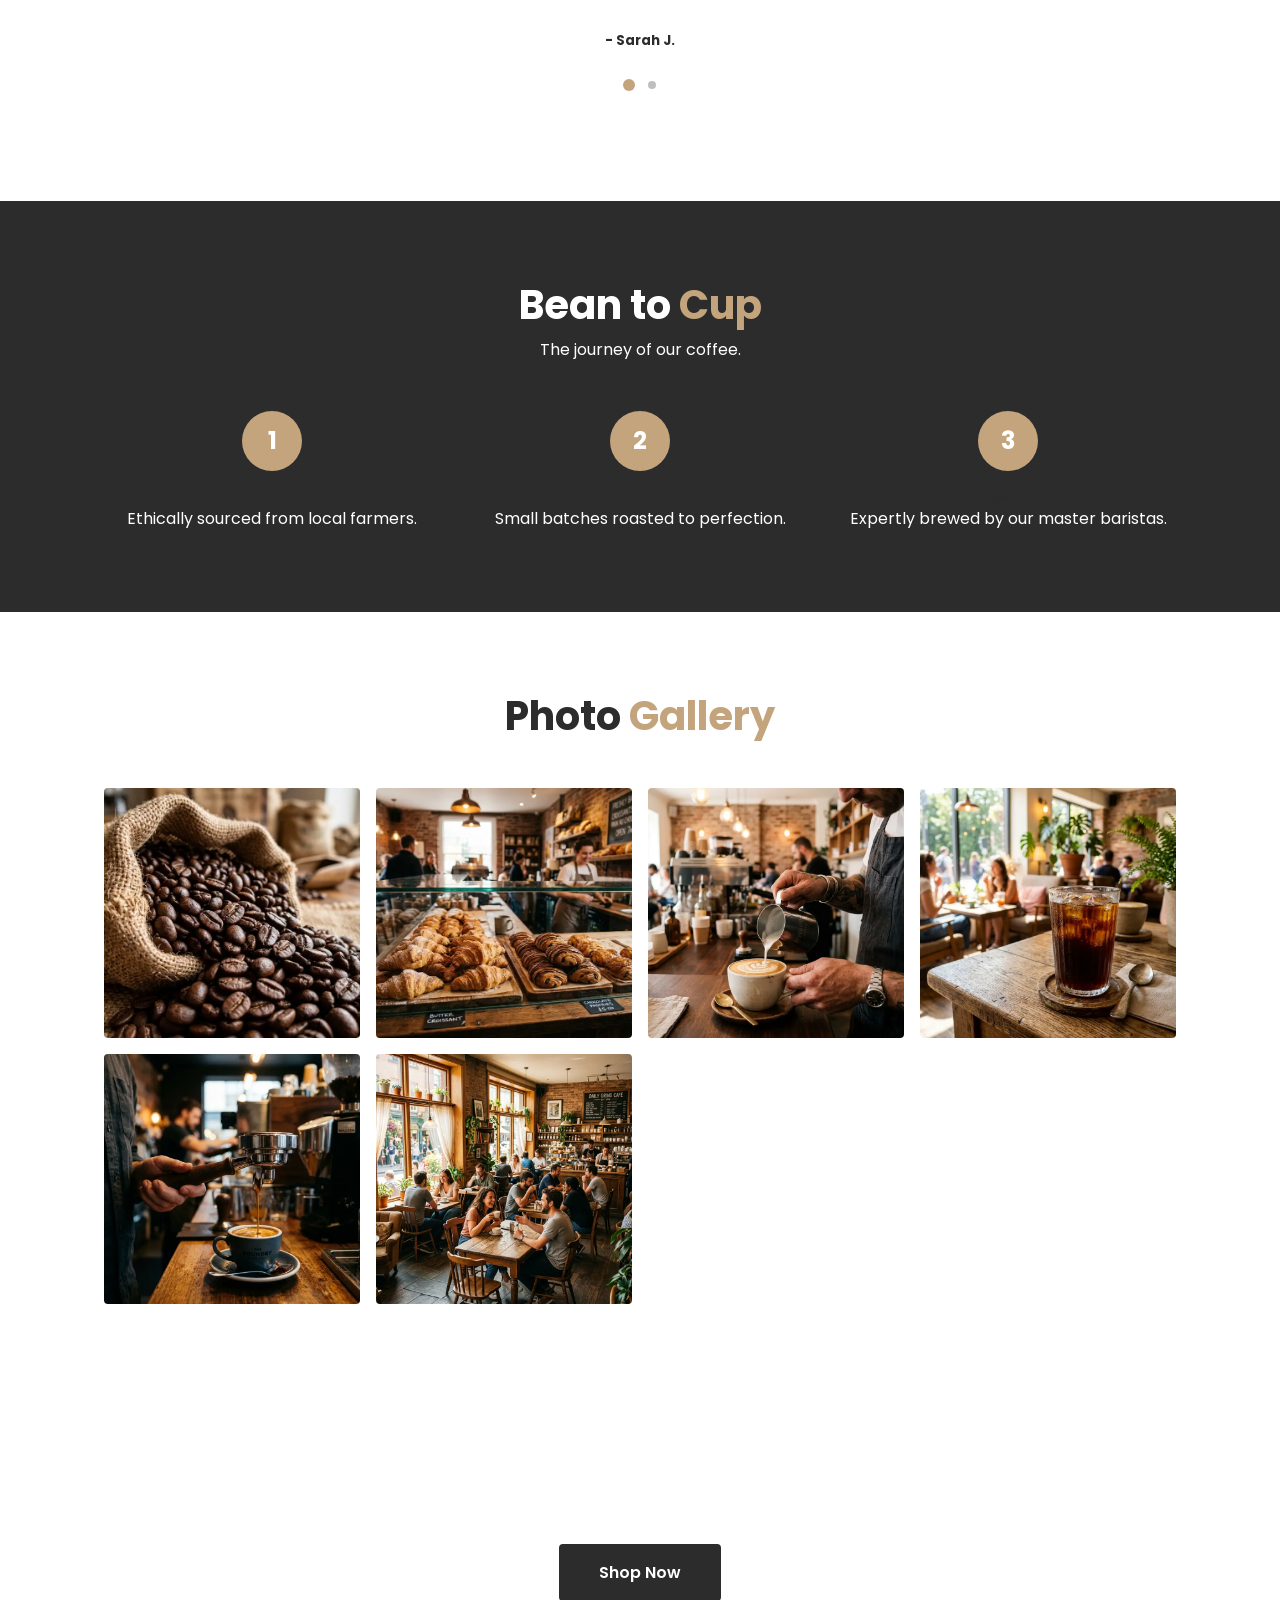
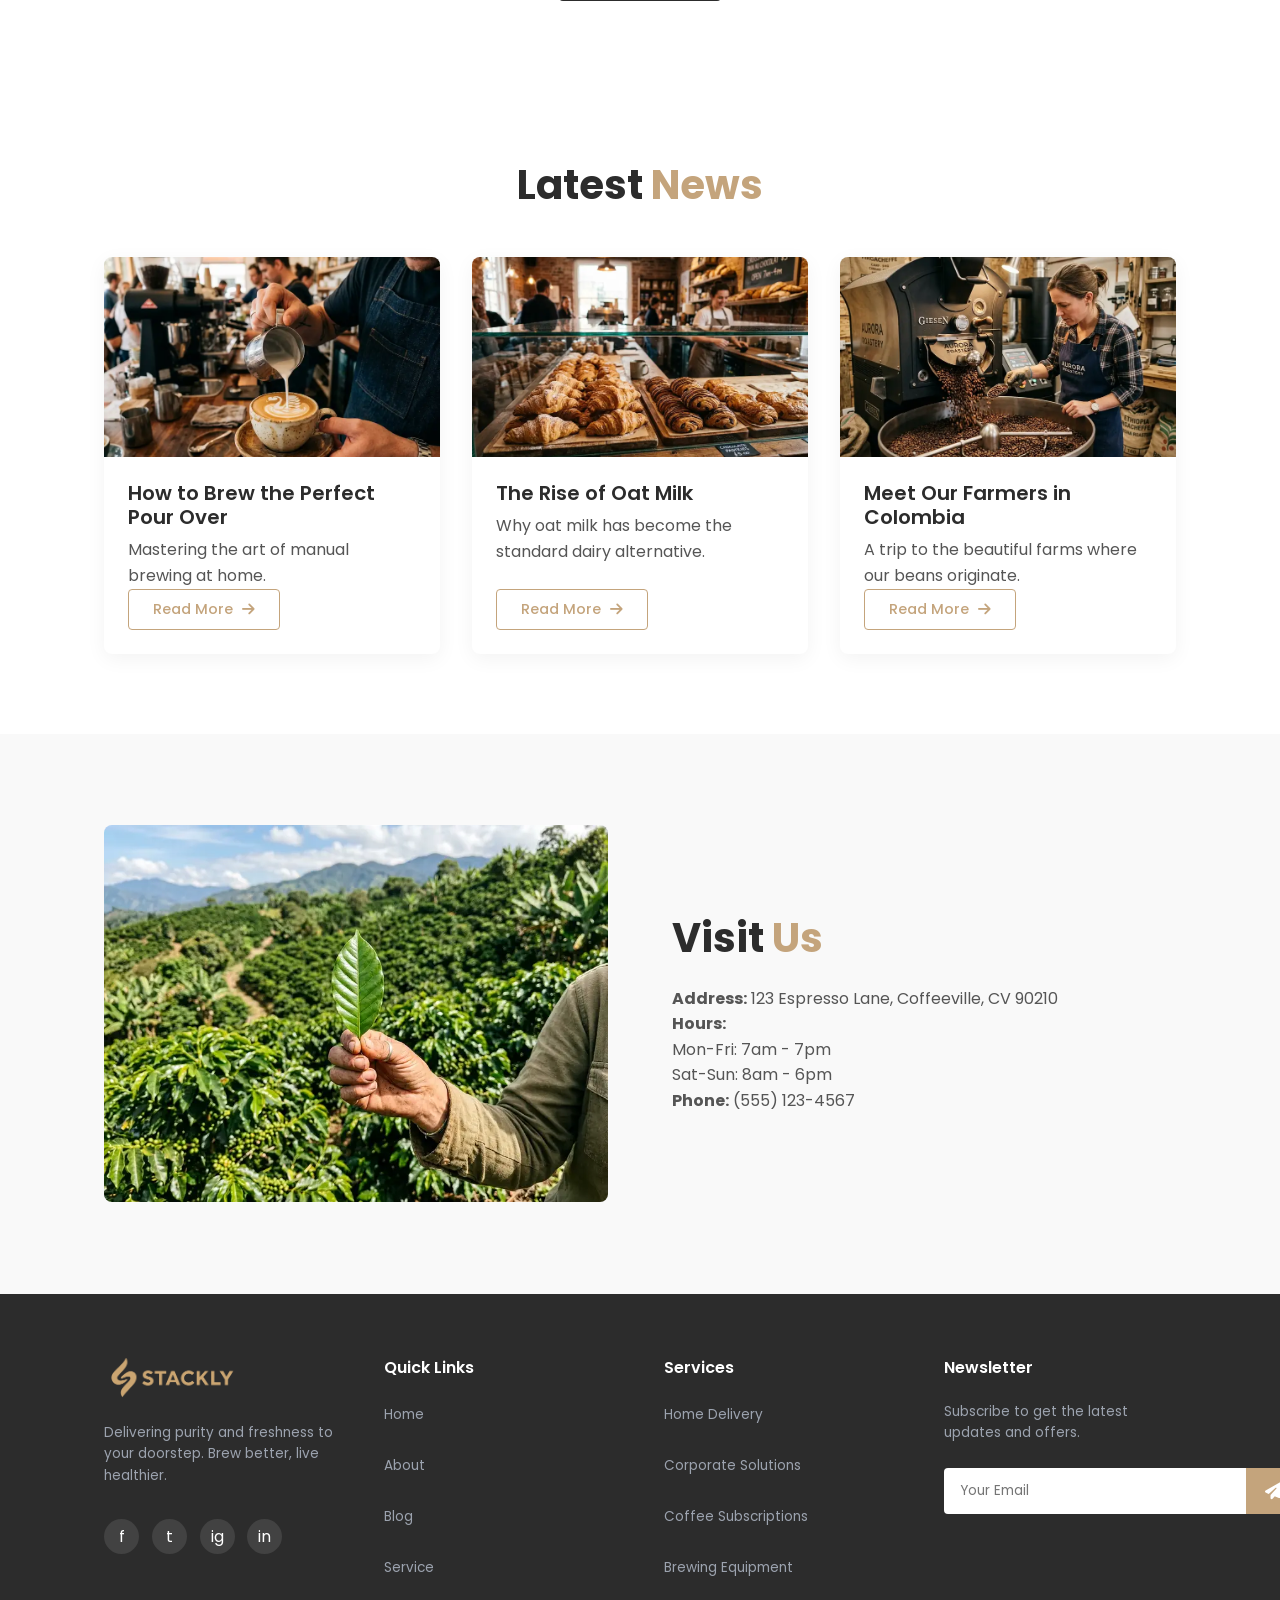
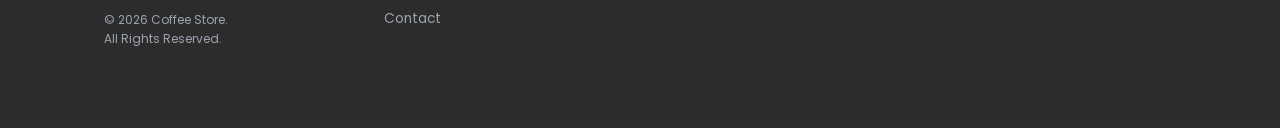
==== commit d0ebfbba: "Add files via upload" ====
--- a/index.html
+++ b/index.html
@@ -8,6 +8,8 @@
     <link rel="preconnect" href="https://fonts.gstatic.com" crossorigin>
     <link href="https://fonts.googleapis.com/css2?family=Poppins:wght@300;400;500;600;700;800&display=swap" rel="stylesheet">
     <link rel="stylesheet" href="style.css">
+
+    <link rel="stylesheet" href="https://cdnjs.cloudflare.com/ajax/libs/font-awesome/6.4.0/css/all.min.css">
 </head>
 <body>
     <header class="navbar">
@@ -222,7 +224,7 @@
                     <div class="card-content">
                         <h4>How to Brew the Perfect Pour Over</h4>
                         <p>Mastering the art of manual brewing at home.</p>
-                        <a href="404.html" class="read-more">Read More &rarr;</a>
+                        <a href="404.html" class="btn btn-outline-accent read-more">Read More <i class="fa-solid fa-arrow-right" style="margin-left: 0.3rem;"></i></a>
                     </div>
                 </div>
                 <div class="card blog-card">
@@ -230,7 +232,7 @@
                     <div class="card-content">
                         <h4>The Rise of Oat Milk</h4>
                         <p>Why oat milk has become the standard dairy alternative.</p>
-                        <a href="404.html" class="read-more">Read More &rarr;</a>
+                        <a href="404.html" class="btn btn-outline-accent read-more">Read More <i class="fa-solid fa-arrow-right" style="margin-left: 0.3rem;"></i></a>
                     </div>
                 </div>
                 <div class="card blog-card">
@@ -238,7 +240,7 @@
                     <div class="card-content">
                         <h4>Meet Our Farmers in Colombia</h4>
                         <p>A trip to the beautiful farms where our beans originate.</p>
-                        <a href="404.html" class="read-more">Read More &rarr;</a>
+                        <a href="404.html" class="btn btn-outline-accent read-more">Read More <i class="fa-solid fa-arrow-right" style="margin-left: 0.3rem;"></i></a>
                     </div>
                 </div>
             </div>
@@ -265,7 +267,7 @@
     <!-- Footer -->
             <footer class="footer" style="background-color: var(--primary-color); padding: 4rem 0 2rem; color: #fff;">
         <div class="container">
-            <div class="footer-grid" style="display: grid; grid-template-columns: 2fr 1fr 1fr 2fr; gap: 2rem;">
+            <div class="footer-grid">
                 <!-- Column 1 -->
                 <div class="footer-col" style="display: flex; flex-direction: column; gap: 1.5rem;">
                     <a href="index.html" class="logo" style="display: flex; align-items: center; text-decoration: none;">
@@ -318,7 +320,7 @@
                     <form style="display: flex; width: 100%;" onsubmit="event.preventDefault(); window.location.href='404.html';">
                         <input type="email" placeholder="Your Email" style="flex: 1; padding: 0.8rem 1rem; border: none; border-radius: 4px 0 0 4px; outline: none; font-family: var(--font-family); font-size: 0.85rem;" required>
                         <button type="submit" style="background: var(--accent-color); border: none; padding: 0 1.2rem; border-radius: 0 4px 4px 0; color: white; cursor: pointer; display: flex; align-items: center; justify-content: center; transition: background 0.3s;" onmouseover="this.style.background='var(--accent-color-hover)'" onmouseout="this.style.background='var(--accent-color)'">
-                            <svg width="18" height="18" fill="currentColor" viewBox="0 0 24 24"><path d="M2.01 21L23 12 2.01 3 2 10l15 2-15 2z"/></svg>
+                            <i class="fa-solid fa-paper-plane" style="font-size: 1.1rem;"></i>
                         </button>
                     </form>
                 </div>
--- a/style.css
+++ b/style.css
@@ -16,12 +16,16 @@
     box-sizing: border-box;
 }
 
+html, body {
+    max-width: 100%;
+    overflow-x: clip;
+}
+
 body {
     font-family: var(--font-family);
     background-color: var(--bg-color);
     color: var(--text-color);
     line-height: 1.6;
-    overflow-x: hidden;
 }
 
 h1, h2, h3, h4, h5, h6 {
@@ -88,6 +92,16 @@
     background-color: var(--primary-color);
     color: #fff;
 }
+
+.btn-outline-accent {
+    background-color: transparent;
+    border: 1px solid var(--accent-color);
+    color: var(--accent-color);
+}
+.btn-outline-accent:hover {
+    background-color: var(--accent-color);
+    color: #fff;
+}
 .full-width { width: 100%; }
 
 /* Navbar */
@@ -97,6 +111,7 @@
     align-items: center;
     padding: 1.5rem 5%;
     background-color: var(--bg-color);
+    position: -webkit-sticky;
     position: sticky;
     top: 0;
     z-index: 1000;
@@ -216,10 +231,21 @@
 .product-card h3 { margin: 1.5rem 0 0.5rem; font-size: 1.2rem; }
 .product-card .price { color: var(--accent-color); font-weight: 700; font-size: 1.1rem; margin-bottom: 1rem; }
 
-.blog-card { padding: 0; }
-.blog-card .card-content { padding: 1.5rem; }
-.blog-card h4 { margin-bottom: 0.5rem; font-size: 1.1rem; }
-.blog-card .read-more { color: var(--accent-color); font-weight: 600; text-decoration: none; display: inline-block; margin-top: 1rem; }
+.blog-card { 
+    padding: 0; 
+    display: flex; 
+    flex-direction: column; 
+    height: 100%; 
+}
+.blog-card .card-content { 
+    padding: 1.5rem; 
+    display: flex; 
+    flex-direction: column; 
+    flex: 1; 
+    align-items: flex-start;
+}
+.blog-card h4 { margin-bottom: 0.5rem; font-size: 1.25rem; font-weight: 600; }
+.blog-card .read-more { margin-top: auto; padding: 0.5rem 1.5rem; font-size: 0.9rem; font-weight: 500; }
 
 /* Hero Section specific (Home) */
 .hero-section {
@@ -324,7 +350,7 @@
 .login-container {
     display: flex;
     height: 100vh;
-    width: 100vw;
+    width: 100%;
 }
 
 .login-image-side {
@@ -792,7 +818,11 @@
 @media screen and (max-width: 768px) {
     .sidebar { transform: translateX(-100%); transition: var(--transition); z-index: 1000;}
     .sidebar.active { transform: translateX(0); }
-    .dashboard-main { margin-left: 0; }
+    .dashboard-main { 
+        margin-left: 0; 
+        overflow-x: clip;
+        max-width: 100vw;
+    }
 }
 
 /* Custom Background Images for Sections */
@@ -811,3 +841,53 @@
 .section.bg-light#newsletter {
     background-color: transparent;
 }
+
+/* --- 320px Responsiveness Adjustments --- */
+@media screen and (max-width: 480px) {
+    /* Global Typography & Spacing */
+    .section { padding: 3rem 0 !important; }
+    .hero-content h1 { font-size: 2.5rem; }
+    .quote-box h2 { font-size: 1.8rem; }
+    .section-title h2 { font-size: 1.8rem; }
+    .page-header { padding: 6rem 0 3rem; }
+    
+    /* Grids */
+    .grid-2, .grid-3, .gallery-grid, .footer-grid {
+        grid-template-columns: 1fr !important;
+        gap: 1.5rem !important;
+    }
+    
+    /* Forms & Auth */
+    .login-glass-card { padding: 1.5rem; }
+    .login-form-side { padding: 1rem; }
+    .glass-form .input-group input { padding: 0.8rem; font-size: 0.9rem; }
+    
+    /* Dashboard */
+    .dashboard-header { padding: 1rem; flex-wrap: nowrap; gap: 1rem; height: auto; }
+    .search-bar { display: none; }
+    .dashboard-hamburger { display: flex; order: 1; flex-shrink: 0; }
+    .user-profile { margin-left: auto; order: 2; max-width: calc(100% - 40px); }
+    .user-profile > div:last-child { overflow: hidden; white-space: nowrap; text-overflow: ellipsis; }
+    .user-profile span { overflow: hidden; text-overflow: ellipsis; display: block; }
+    
+    /* Prevent overflow on inline flex layouts in dashboard views */
+    .dashboard-view [style*="justify-content: space-between"] {
+        flex-direction: column !important;
+        align-items: flex-start !important;
+        gap: 1rem !important;
+    }
+    
+    .dashboard-content { padding: 1rem; }
+    .stat-card { padding: 1.5rem; }
+    
+    /* Tables */
+    .table-card { overflow-x: auto; width: 100%; }
+    .dashboard-table { white-space: nowrap; }
+    
+    /* Adjust footer */
+    .footer { padding: 3rem 0 1rem; }
+    .footer-grid { margin-bottom: 1.5rem; }
+    
+    /* Split section */
+    .split-section { gap: 2rem; }
+}
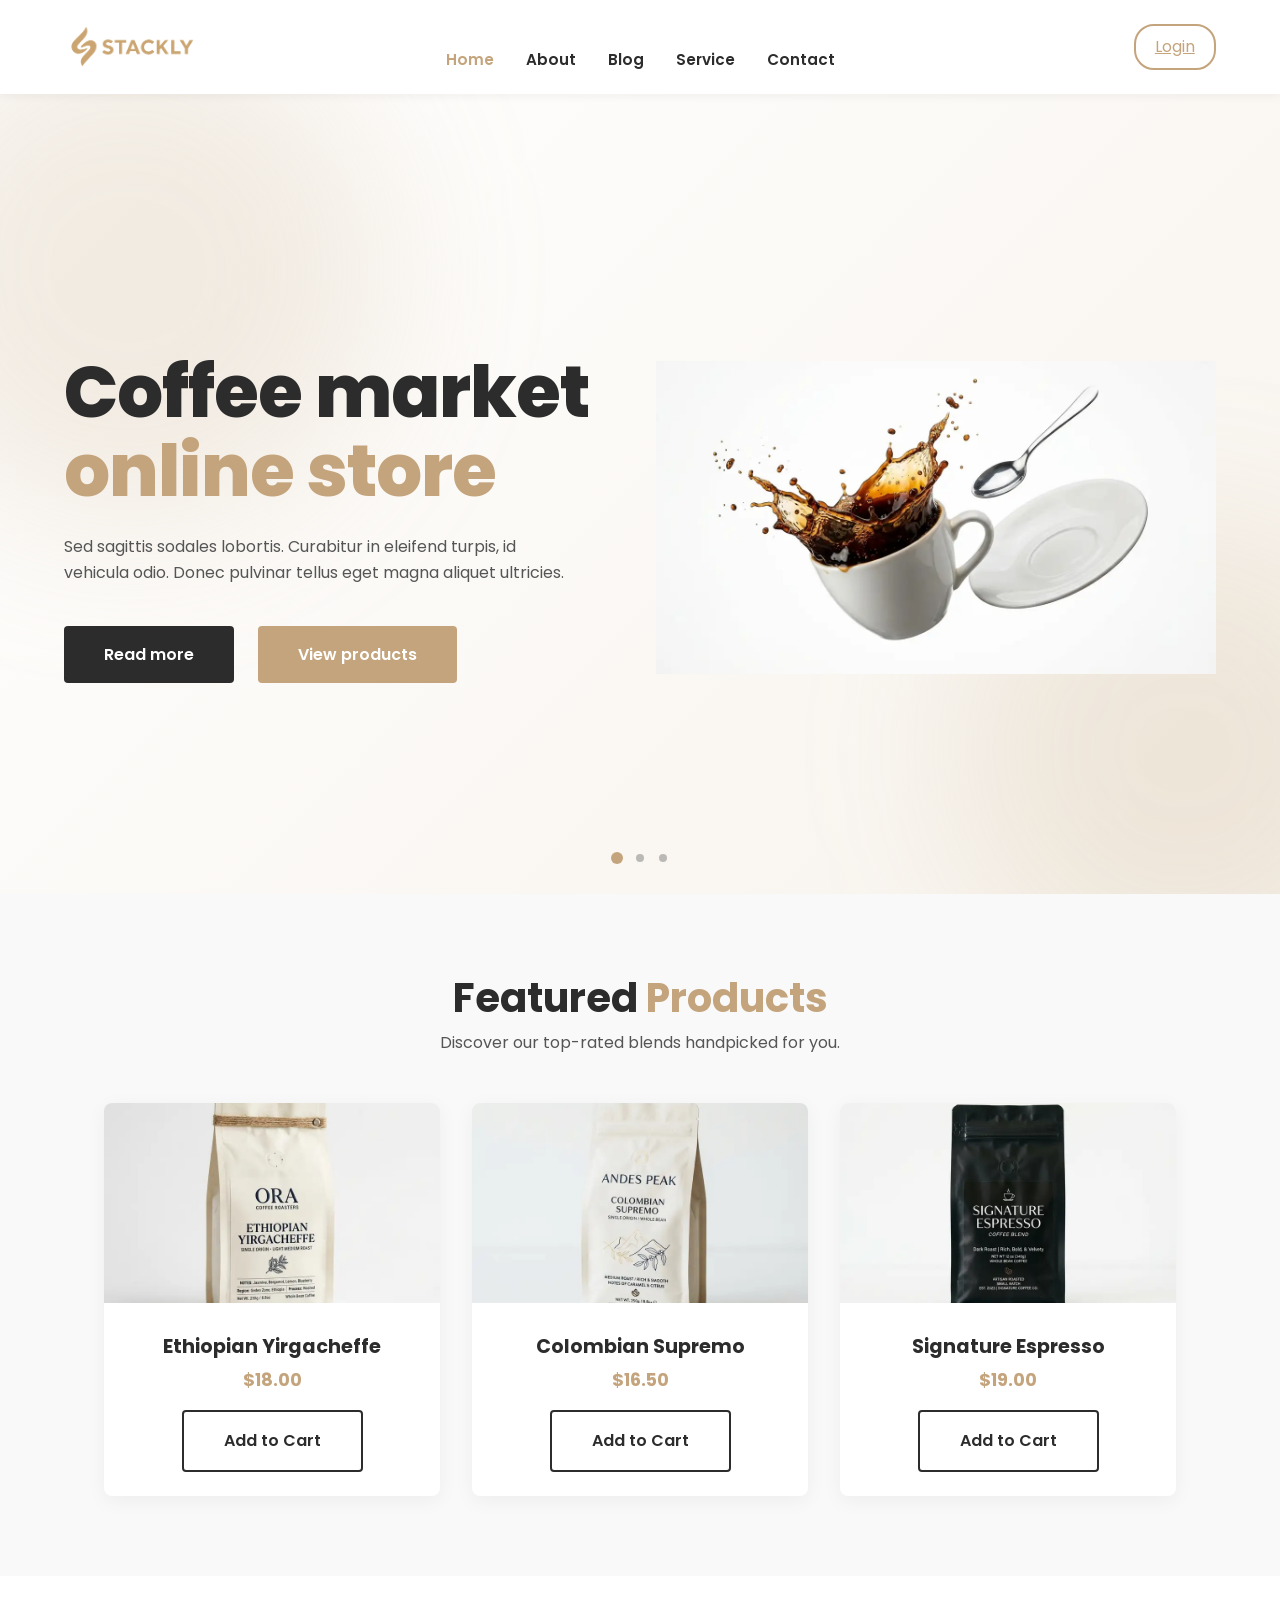
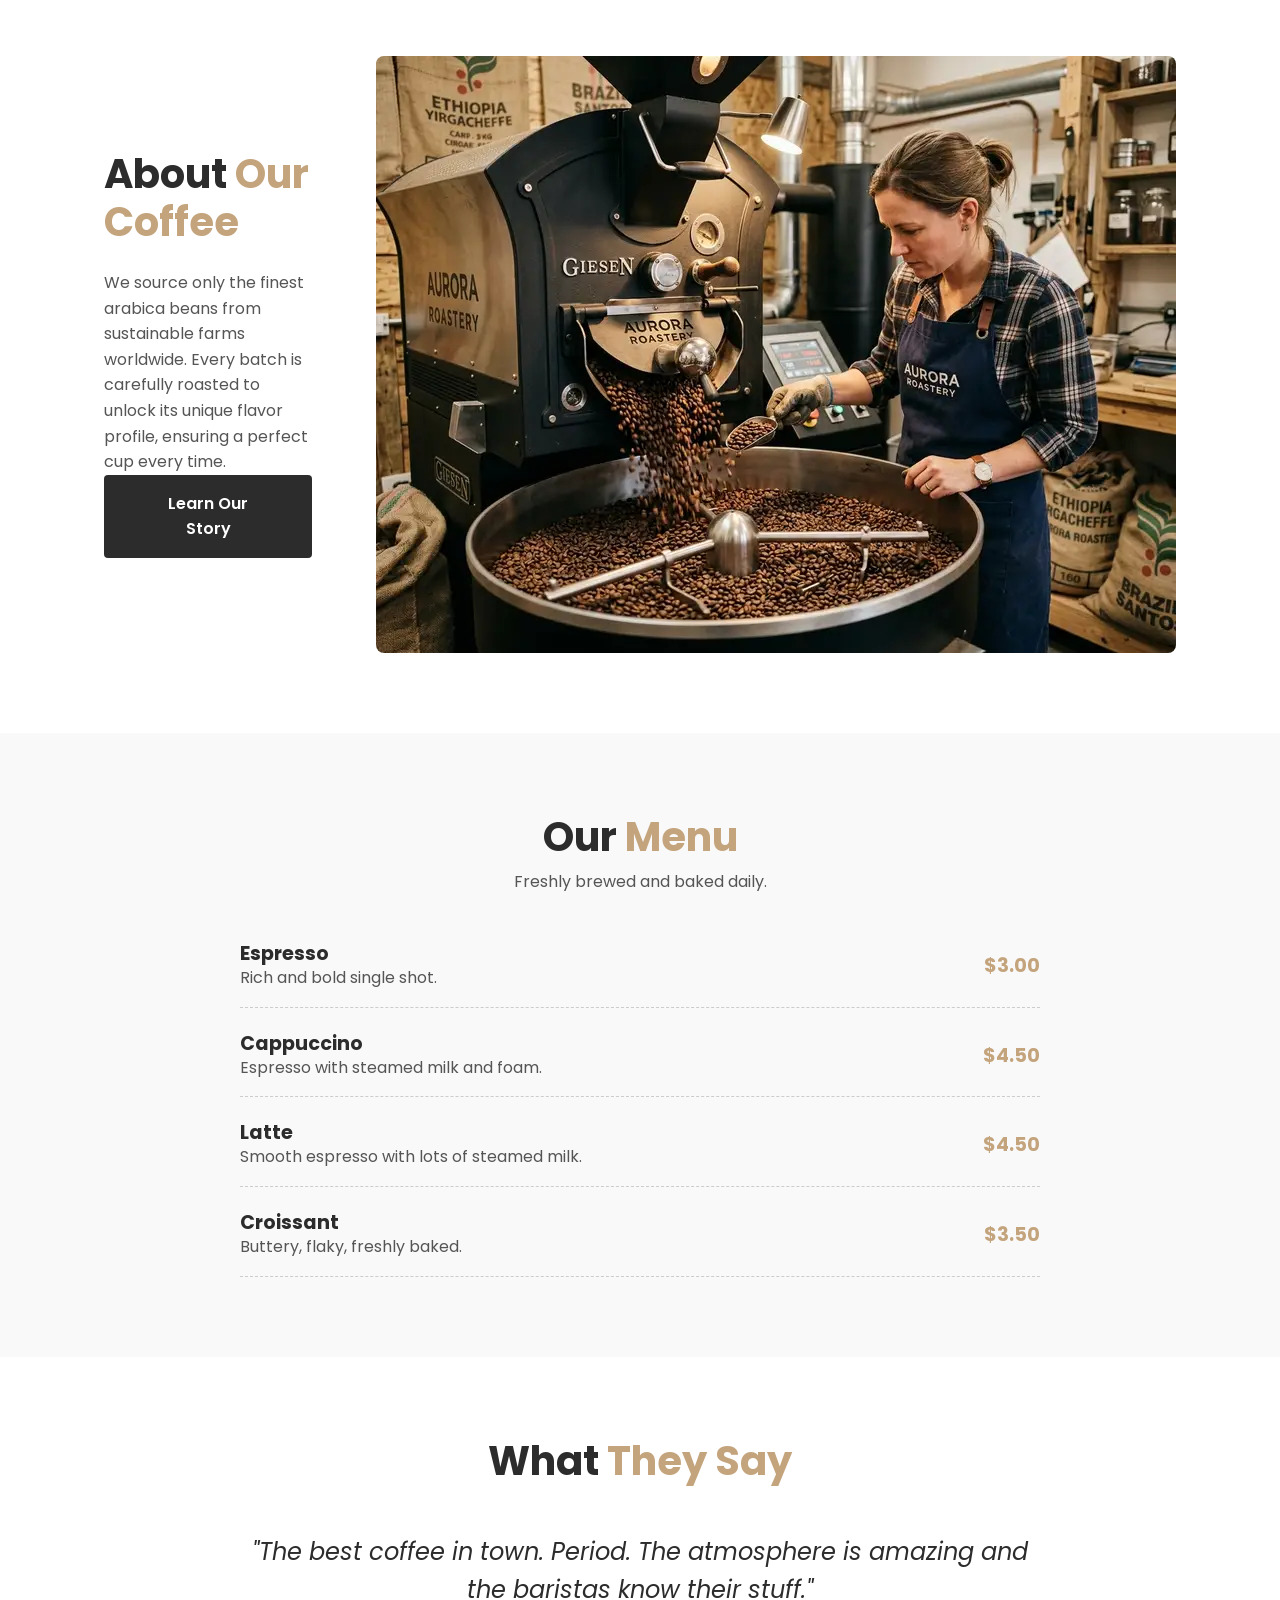
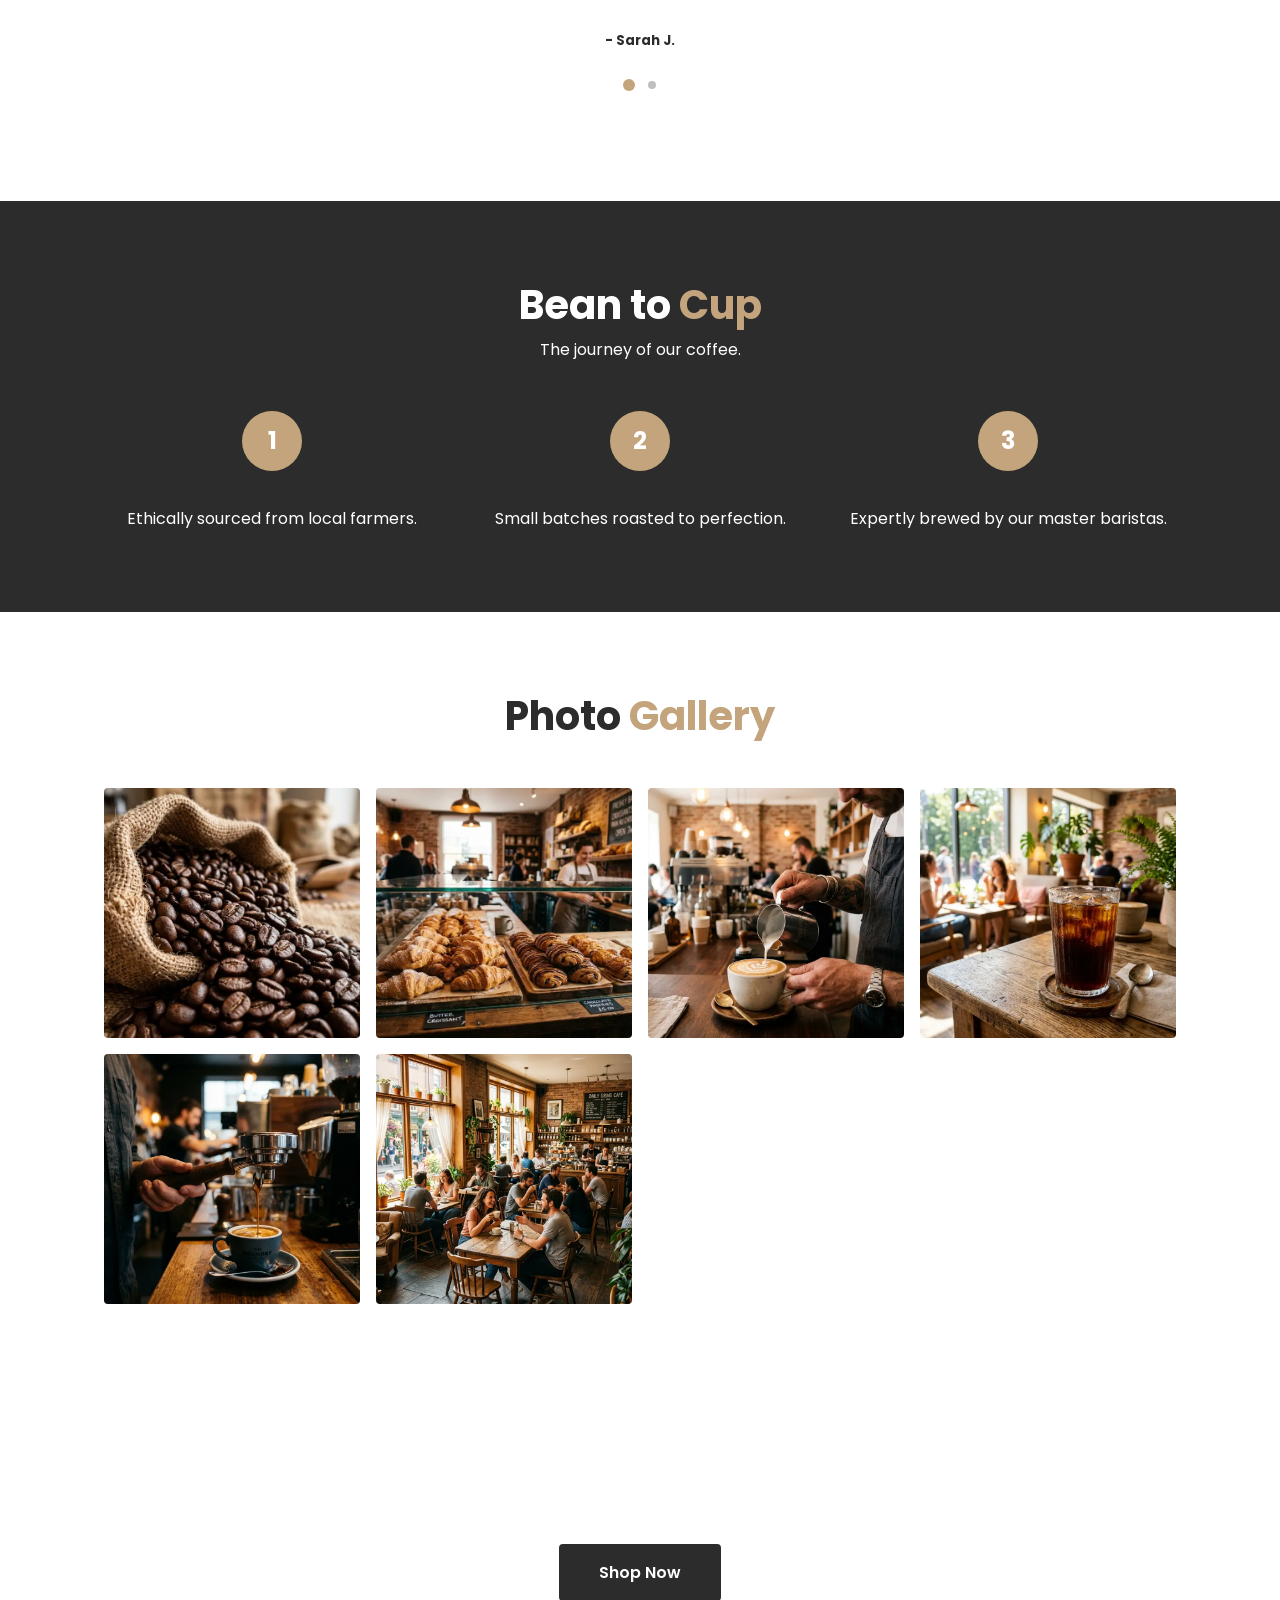
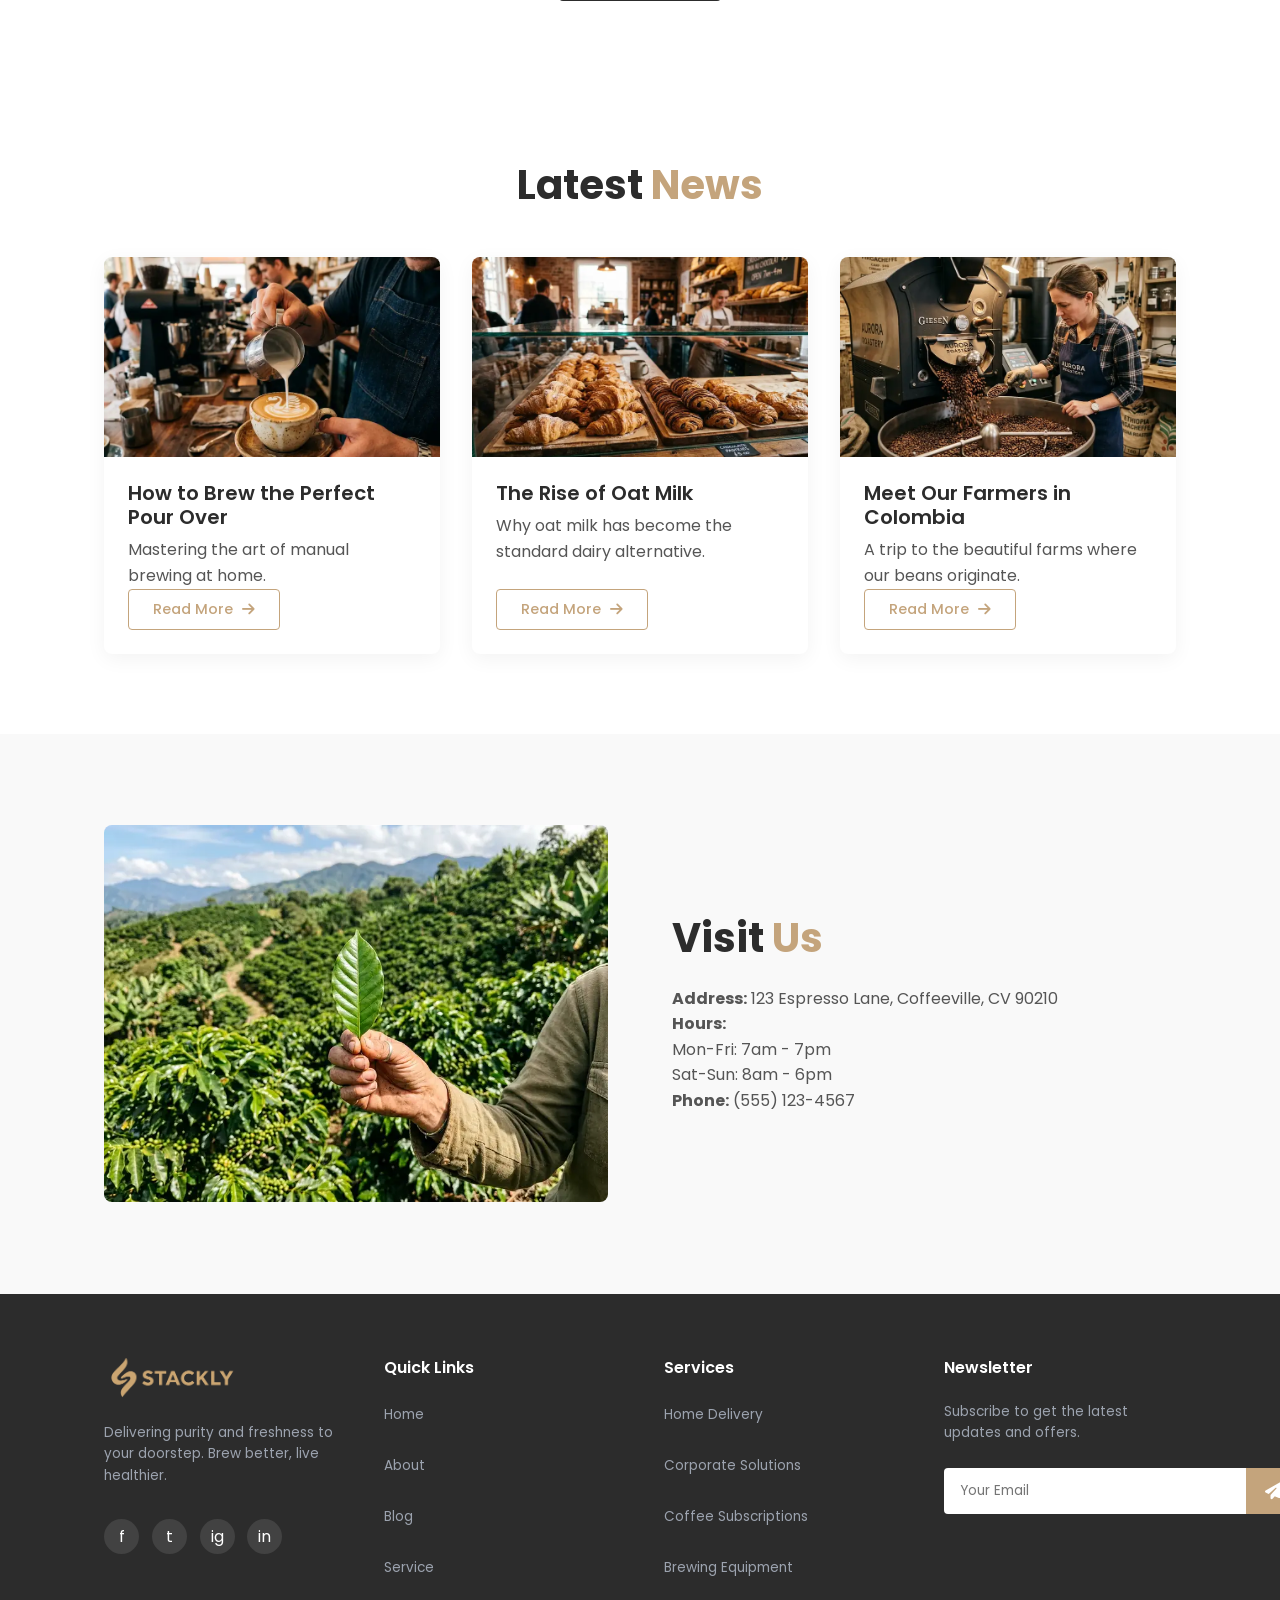
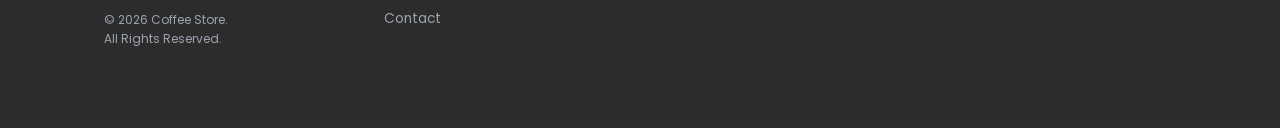
==== commit 9410f705: "Add files via upload" ====
--- a/index.html
+++ b/index.html
@@ -10,6 +10,8 @@
     <link rel="stylesheet" href="style.css">
 
     <link rel="stylesheet" href="https://cdnjs.cloudflare.com/ajax/libs/font-awesome/6.4.0/css/all.min.css">
+    <!-- AOS CSS -->
+    <link href="https://unpkg.com/aos@2.3.1/dist/aos.css" rel="stylesheet">
 </head>
 <body>
     <header class="navbar">
@@ -35,7 +37,7 @@
 
     <!-- 1. Hero Section -->
     <section class="hero-section" id="home">
-        <div class="hero-content">
+        <div class="hero-content" data-aos="fade-right">
             <h1>Coffee market<br><span class="highlight">online store</span></h1>
             <p>Sed sagittis sodales lobortis. Curabitur in eleifend turpis, id vehicula odio. Donec pulvinar tellus eget magna aliquet ultricies.</p>
             <div class="cta-buttons">
@@ -43,7 +45,7 @@
                 <a href="404.html" class="btn btn-light">View products</a>
             </div>
         </div>
-        <div class="hero-image">
+        <div class="hero-image" data-aos="fade-left" data-aos-delay="200">
             <img src="assets/coffee_splash.webp" alt="Coffee Splash">
         </div>
         <!-- Hero Pagination elements -->
@@ -57,24 +59,24 @@
     <!-- 2. Featured Products -->
     <section class="section bg-light" id="products">
         <div class="container">
-            <div class="section-title">
+            <div class="section-title" data-aos="fade-up">
                 <h2>Featured <span class="highlight">Products</span></h2>
                 <p>Discover our top-rated blends handpicked for you.</p>
             </div>
             <div class="grid-3">
-                <div class="card product-card">
+                <div class="card product-card" data-aos="fade-up" data-aos-delay="100">
                     <img src="assets/yirgacheffe.webp" alt="Ethiopian Yirgacheffe" class="card-img-placeholder" style="object-fit: cover;">
                     <h3>Ethiopian Yirgacheffe</h3>
                     <p class="price">$18.00</p>
                     <a href="404.html" class="btn btn-outline">Add to Cart</a>
                 </div>
-                <div class="card product-card">
+                <div class="card product-card" data-aos="fade-up" data-aos-delay="200">
                     <img src="assets/colombian.webp" alt="Colombian Supremo" class="card-img-placeholder" style="object-fit: cover;">
                     <h3>Colombian Supremo</h3>
                     <p class="price">$16.50</p>
                     <a href="404.html" class="btn btn-outline">Add to Cart</a>
                 </div>
-                <div class="card product-card">
+                <div class="card product-card" data-aos="fade-up" data-aos-delay="300">
                     <img src="assets/espresso.webp" alt="Signature Espresso" class="card-img-placeholder" style="object-fit: cover;">
                     <h3>Signature Espresso</h3>
                     <p class="price">$19.00</p>
@@ -87,12 +89,12 @@
     <!-- 3. About Our Coffee -->
     <section class="section" id="about">
         <div class="container split-section">
-            <div class="split-text">
+            <div class="split-text" data-aos="fade-right">
                 <h2>About <span class="highlight">Our Coffee</span></h2>
                 <p>We source only the finest arabica beans from sustainable farms worldwide. Every batch is carefully roasted to unlock its unique flavor profile, ensuring a perfect cup every time.</p>
                 <a href="404.html" class="btn btn-dark">Learn Our Story</a>
             </div>
-            <img src="assets/roasting.webp" alt="Roasting Process" class="split-image" style="object-fit: cover; border-radius: 8px;">
+            <img src="assets/roasting.webp" alt="Roasting Process" class="split-image" data-aos="fade-left" data-aos-delay="200" style="object-fit: cover; border-radius: 8px;">
         </div>
     </section>
 
@@ -139,7 +141,7 @@
     <!-- 5. Customer Testimonials -->
     <section class="section" id="testimonials">
         <div class="container">
-            <div class="section-title">
+            <div class="section-title" data-aos="fade-up">
                 <h2>What <span class="highlight">They Say</span></h2>
             </div>
             <div class="testimonial-slider">
@@ -159,22 +161,22 @@
     <!-- 6. Our Process -->
     <section class="section bg-dark text-white" id="process">
         <div class="container">
-            <div class="section-title">
+            <div class="section-title" data-aos="fade-up">
                 <h2 style="color: white;">Bean to <span class="highlight">Cup</span></h2>
                 <p>The journey of our coffee.</p>
             </div>
             <div class="process-steps">
-                <div class="step">
+                <div class="step" data-aos="fade-up" data-aos-delay="100">
                     <div class="step-icon">1</div>
                     <h4>Sourcing</h4>
                     <p>Ethically sourced from local farmers.</p>
                 </div>
-                <div class="step">
+                <div class="step" data-aos="fade-up" data-aos-delay="200">
                     <div class="step-icon">2</div>
                     <h4>Roasting</h4>
                     <p>Small batches roasted to perfection.</p>
                 </div>
-                <div class="step">
+                <div class="step" data-aos="fade-up" data-aos-delay="300">
                     <div class="step-icon">3</div>
                     <h4>Brewing</h4>
                     <p>Expertly brewed by our master baristas.</p>
@@ -202,7 +204,7 @@
 
     <!-- 8. Special Offers -->
     <section class="section bg-accent text-white" id="offers">
-        <div class="container text-center">
+        <div class="container text-center" data-aos="zoom-in">
             <h2 style="color: white;">Special Offer!</h2>
             <p>Get 20% off your first bag of beans when you buy online.</p>
             <br>
@@ -328,6 +330,8 @@
         </div>
     </footer>
 
+    <!-- AOS JS -->
+    <script src="https://unpkg.com/aos@2.3.1/dist/aos.js"></script>
     <script src="script.js"></script>
 </body>
 </html>
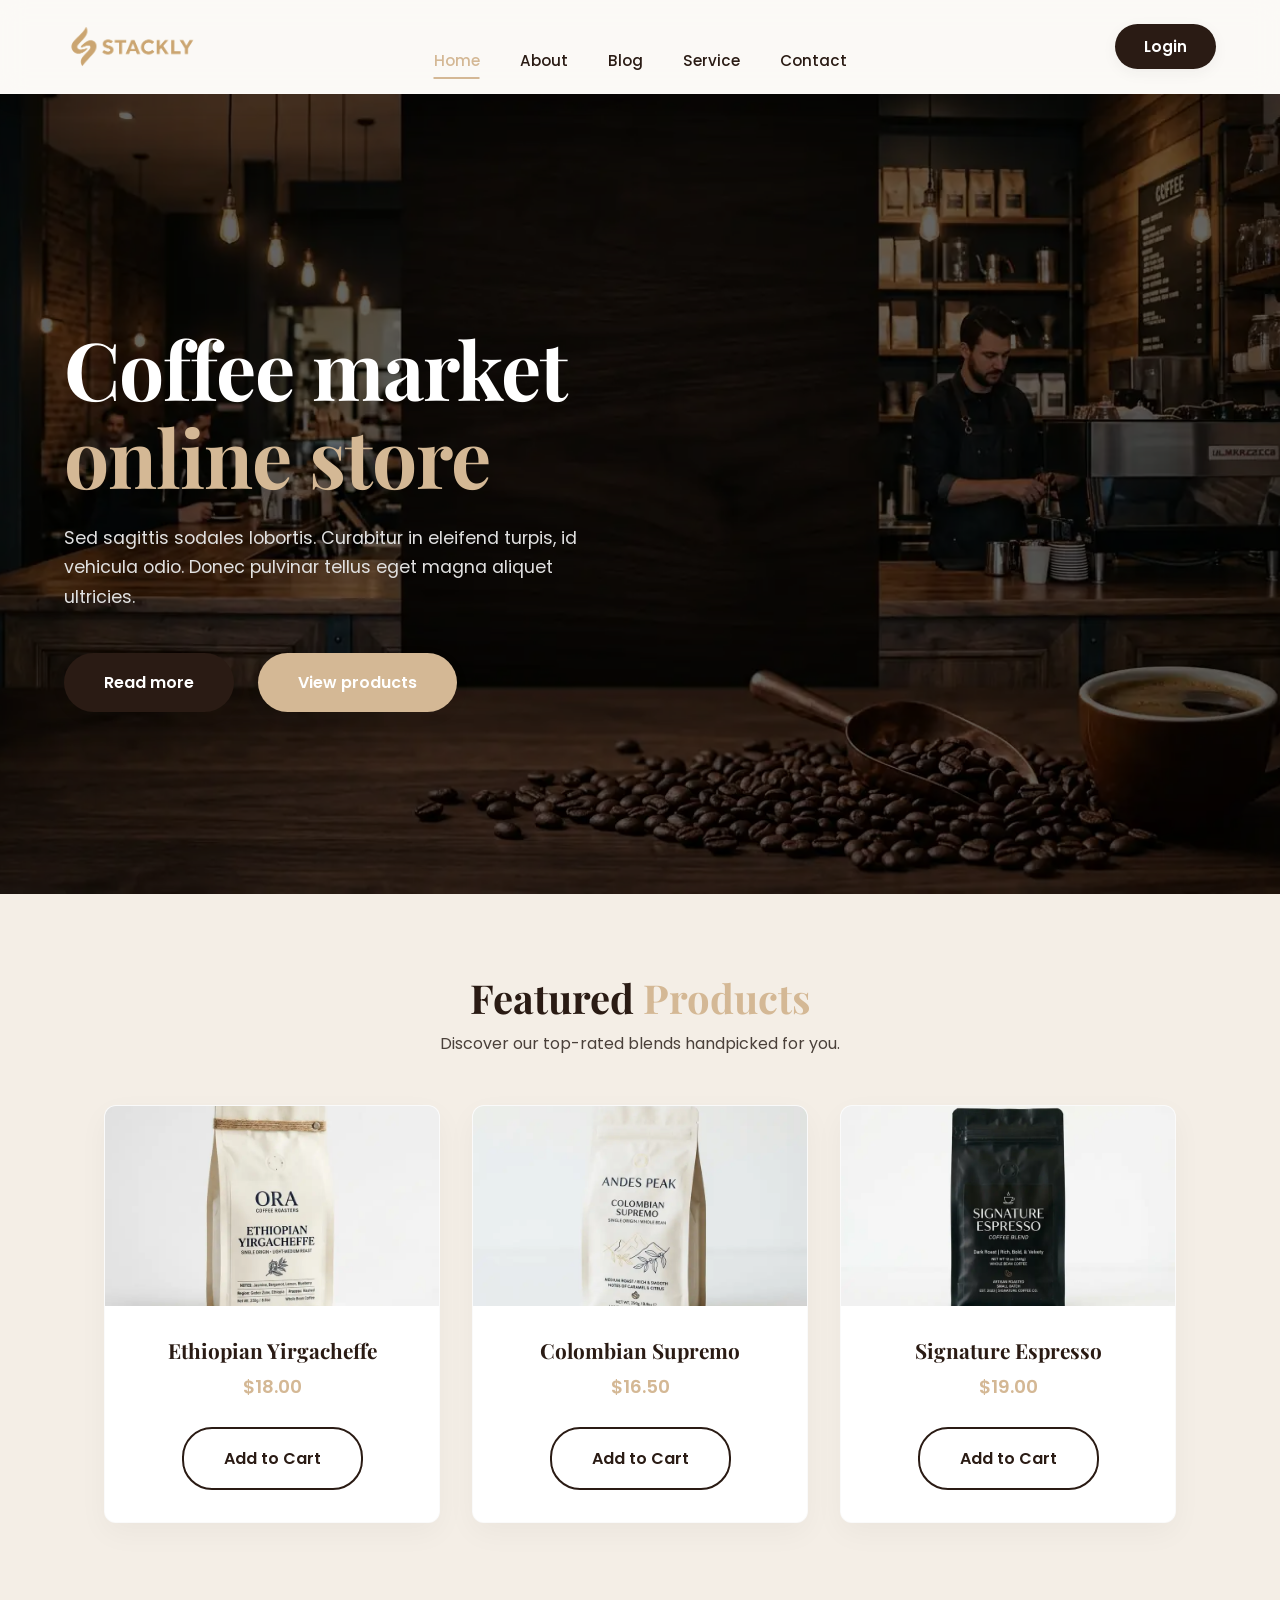
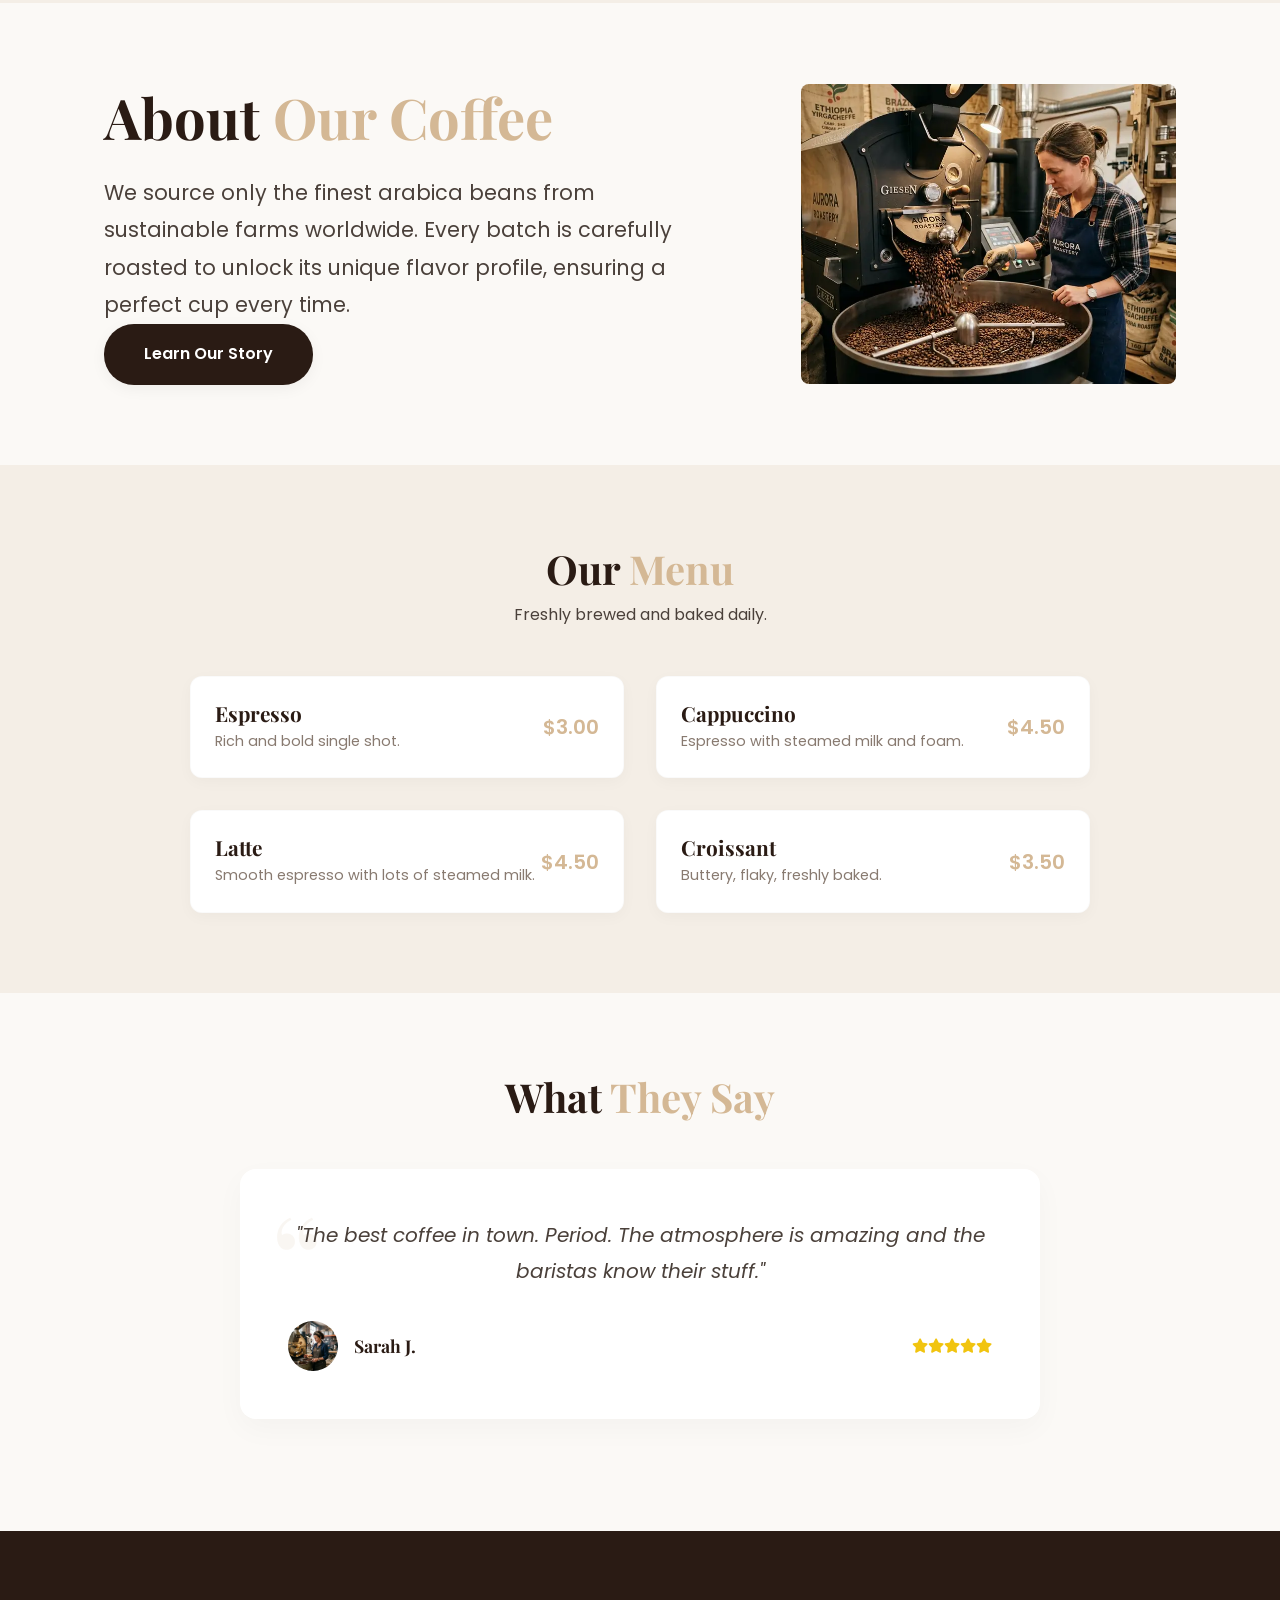
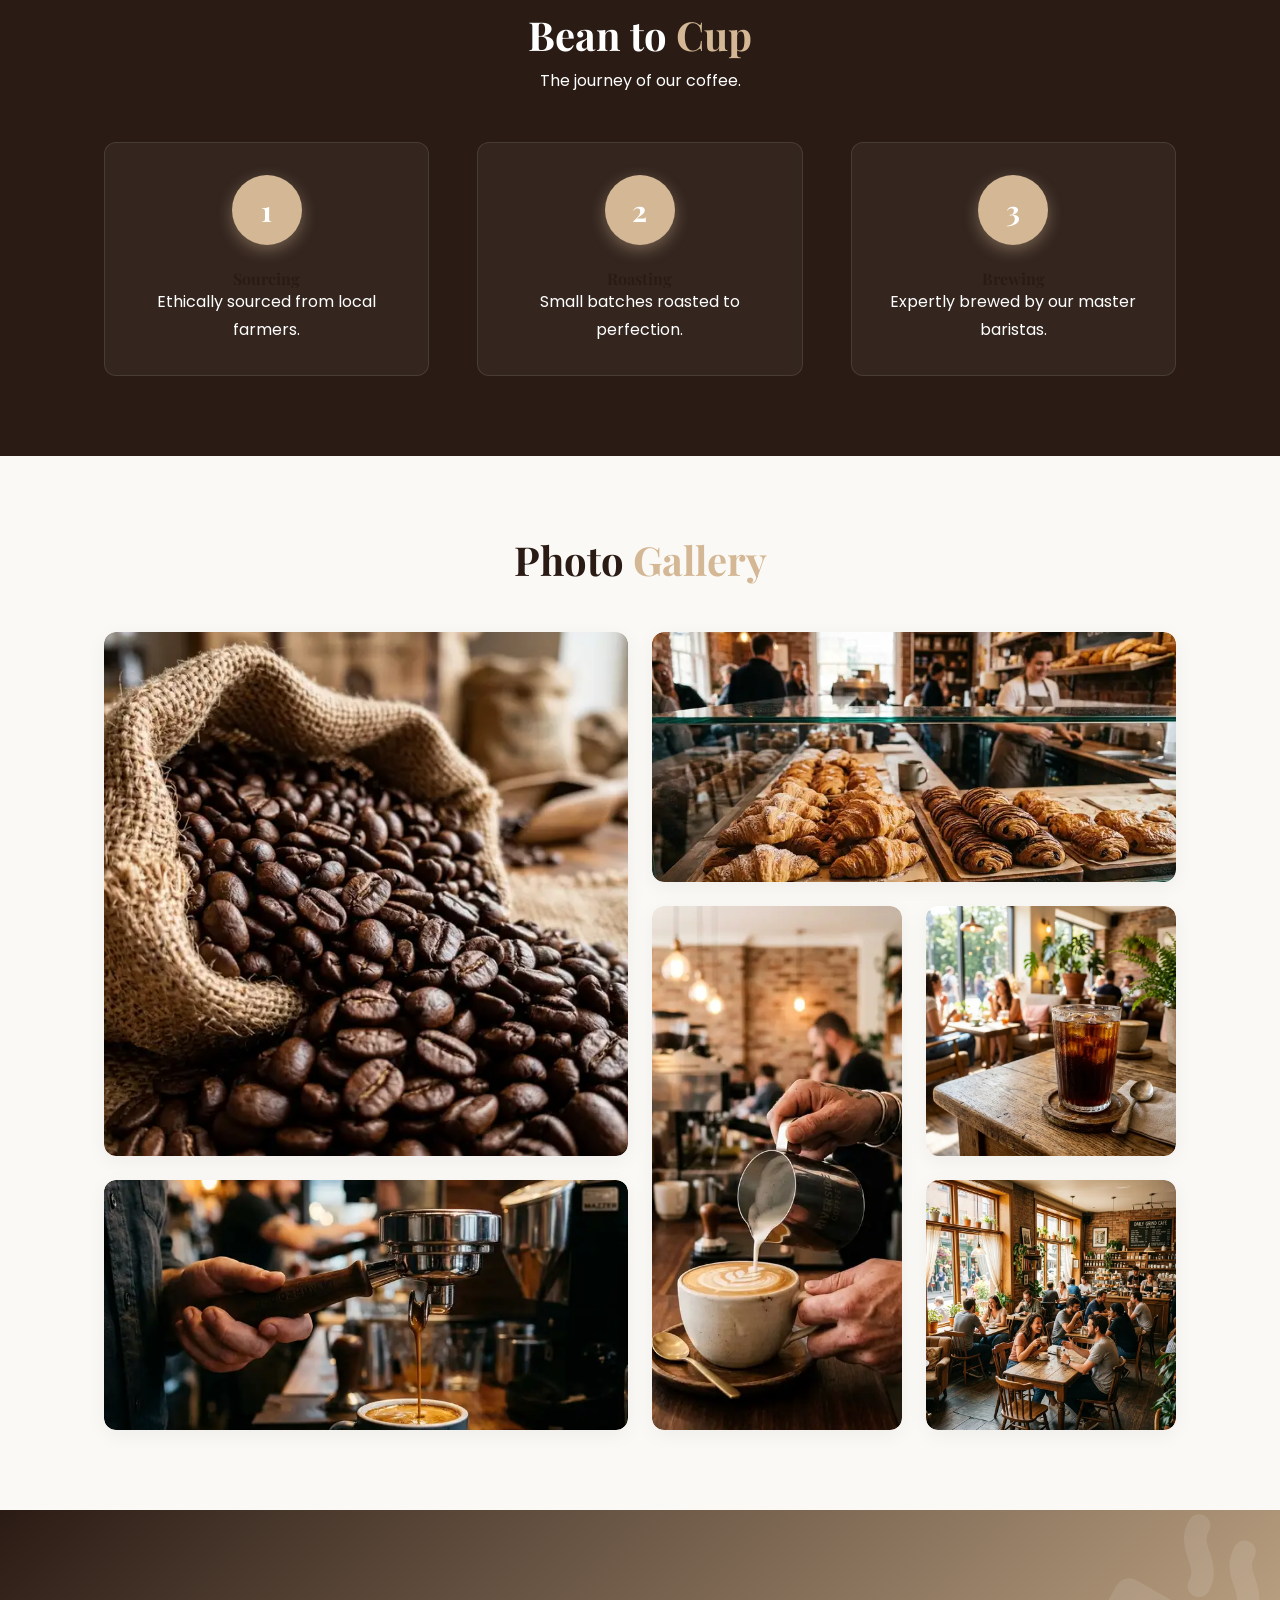
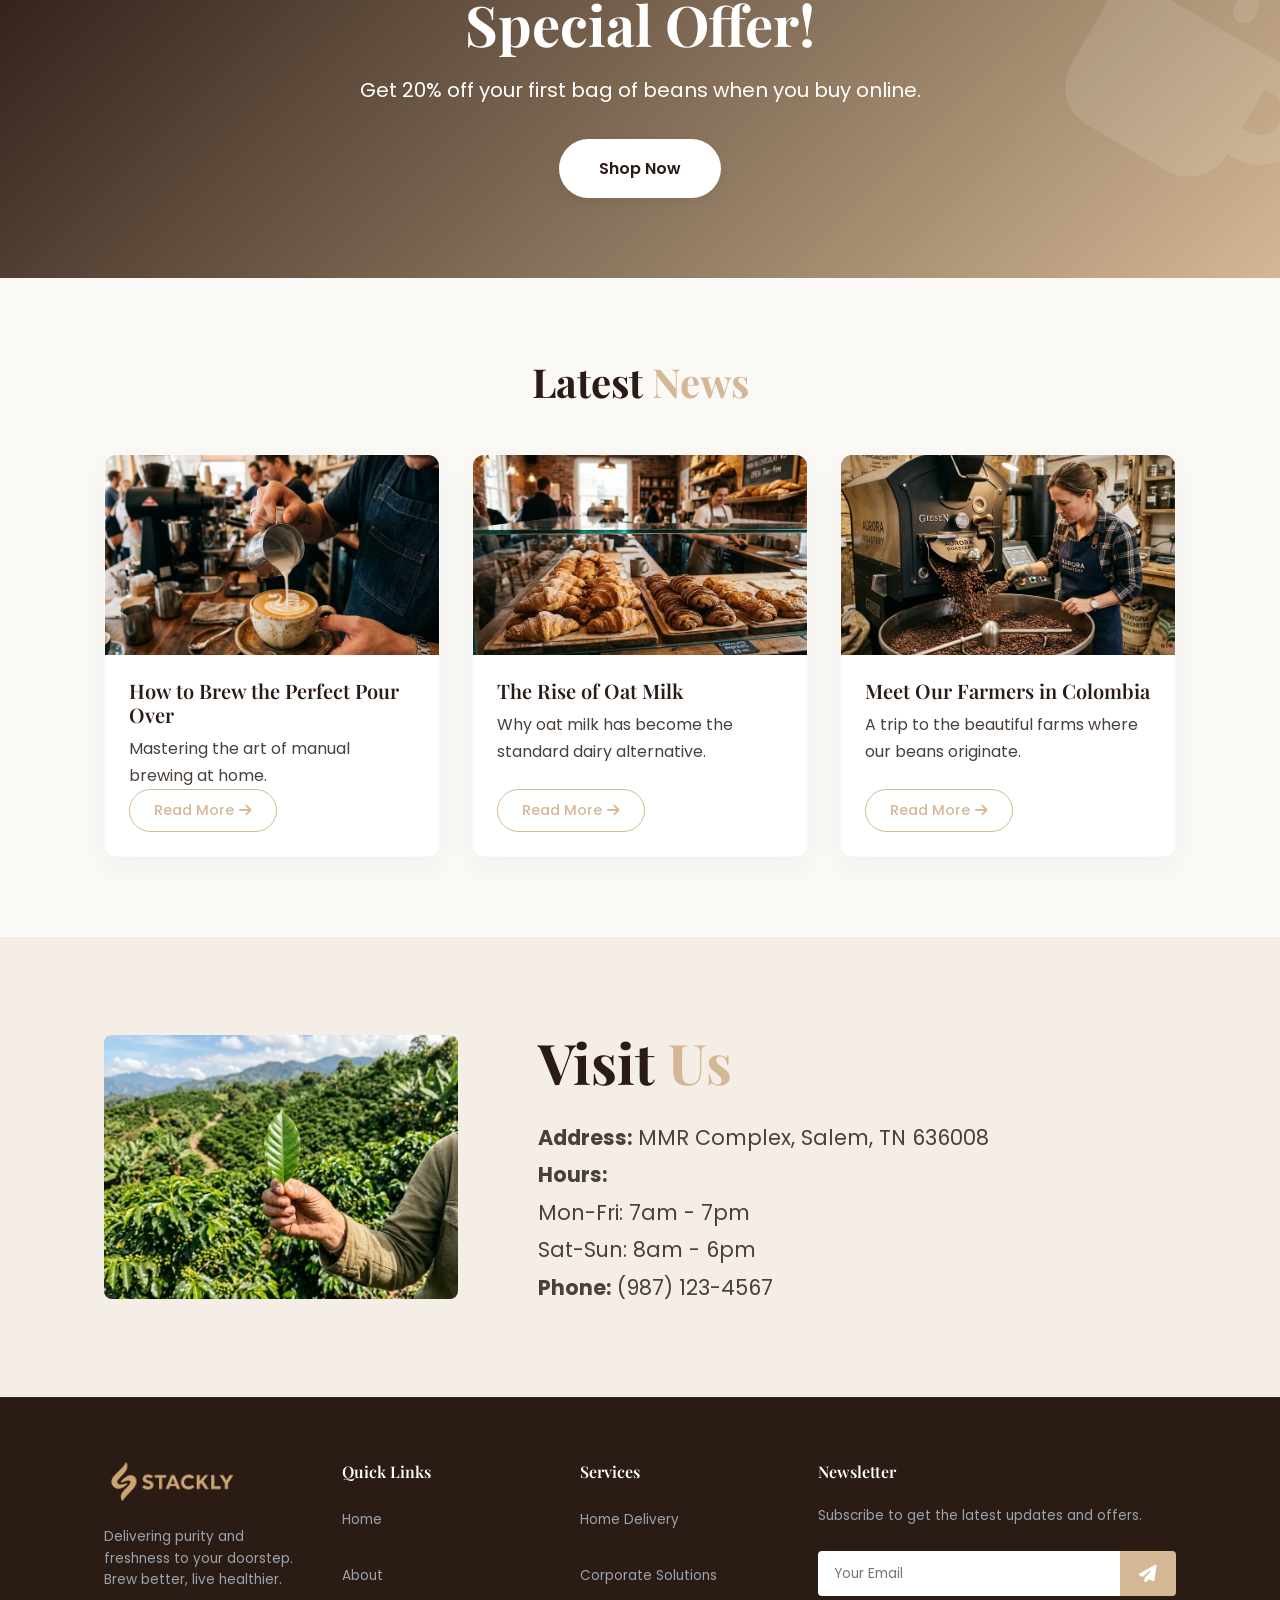
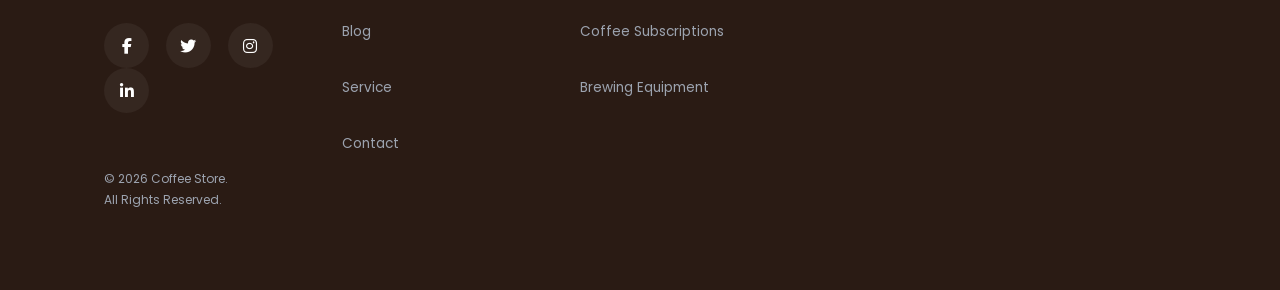
==== commit 36501609: "Add files via upload" ====
--- a/index.html
+++ b/index.html
@@ -1,337 +1,347 @@
-<!DOCTYPE html>
-<html lang="en">
-<head>
-    <meta charset="UTF-8">
-    <meta name="viewport" content="width=device-width, initial-scale=1.0">
-    <title>Coffee Market - Online Store</title>
-    <link rel="preconnect" href="https://fonts.googleapis.com">
-    <link rel="preconnect" href="https://fonts.gstatic.com" crossorigin>
-    <link href="https://fonts.googleapis.com/css2?family=Poppins:wght@300;400;500;600;700;800&display=swap" rel="stylesheet">
-    <link rel="stylesheet" href="style.css">
-
-    <link rel="stylesheet" href="https://cdnjs.cloudflare.com/ajax/libs/font-awesome/6.4.0/css/all.min.css">
-    <!-- AOS CSS -->
-    <link href="https://unpkg.com/aos@2.3.1/dist/aos.css" rel="stylesheet">
-</head>
-<body>
-    <header class="navbar">
-        <a href="index.html" class="logo" style="display: flex; align-items: center; text-decoration: none;"><img src="assets/logo_0019.webp" alt="Coffee Store" style="height: 40px; width: auto; filter: brightness(0) saturate(100%) invert(80%) sepia(26%) saturate(674%) hue-rotate(345deg) brightness(85%) contrast(85%);"></a>
-        <nav>
-            <ul class="nav-links">
-                <li><a href="index.html" class="active">Home</a></li>
-                <li><a href="about.html">About</a></li>
-                <li><a href="blog.html">Blog</a></li>
-                <li><a href="service.html">Service</a></li>
-                <li><a href="contact.html">Contact</a></li>
-                </ul>
-        </nav>
-        <div class="nav-right" style="display: flex; align-items: center; gap: 1.5rem;">
-            <a href="login.html" class="login-btn">Login</a>
-            <div class="hamburger">
-                <span class="bar"></span>
-                <span class="bar"></span>
-                <span class="bar"></span>
-            </div>
-        </div>
-    </header>
-
-    <!-- 1. Hero Section -->
-    <section class="hero-section" id="home">
-        <div class="hero-content" data-aos="fade-right">
-            <h1>Coffee market<br><span class="highlight">online store</span></h1>
-            <p>Sed sagittis sodales lobortis. Curabitur in eleifend turpis, id vehicula odio. Donec pulvinar tellus eget magna aliquet ultricies.</p>
-            <div class="cta-buttons">
-                <a href="404.html" class="btn btn-dark">Read more</a>
-                <a href="404.html" class="btn btn-light">View products</a>
-            </div>
-        </div>
-        <div class="hero-image" data-aos="fade-left" data-aos-delay="200">
-            <img src="assets/coffee_splash.webp" alt="Coffee Splash">
-        </div>
-        <!-- Hero Pagination elements -->
-        <div class="pagination hero-pagination">
-            <span class="dot active"></span>
-            <span class="dot"></span>
-            <span class="dot"></span>
-        </div>
-    </section>
-
-    <!-- 2. Featured Products -->
-    <section class="section bg-light" id="products">
-        <div class="container">
-            <div class="section-title" data-aos="fade-up">
-                <h2>Featured <span class="highlight">Products</span></h2>
-                <p>Discover our top-rated blends handpicked for you.</p>
-            </div>
-            <div class="grid-3">
-                <div class="card product-card" data-aos="fade-up" data-aos-delay="100">
-                    <img src="assets/yirgacheffe.webp" alt="Ethiopian Yirgacheffe" class="card-img-placeholder" style="object-fit: cover;">
-                    <h3>Ethiopian Yirgacheffe</h3>
-                    <p class="price">$18.00</p>
-                    <a href="404.html" class="btn btn-outline">Add to Cart</a>
-                </div>
-                <div class="card product-card" data-aos="fade-up" data-aos-delay="200">
-                    <img src="assets/colombian.webp" alt="Colombian Supremo" class="card-img-placeholder" style="object-fit: cover;">
-                    <h3>Colombian Supremo</h3>
-                    <p class="price">$16.50</p>
-                    <a href="404.html" class="btn btn-outline">Add to Cart</a>
-                </div>
-                <div class="card product-card" data-aos="fade-up" data-aos-delay="300">
-                    <img src="assets/espresso.webp" alt="Signature Espresso" class="card-img-placeholder" style="object-fit: cover;">
-                    <h3>Signature Espresso</h3>
-                    <p class="price">$19.00</p>
-                    <a href="404.html" class="btn btn-outline">Add to Cart</a>
-                </div>
-            </div>
-        </div>
-    </section>
-
-    <!-- 3. About Our Coffee -->
-    <section class="section" id="about">
-        <div class="container split-section">
-            <div class="split-text" data-aos="fade-right">
-                <h2>About <span class="highlight">Our Coffee</span></h2>
-                <p>We source only the finest arabica beans from sustainable farms worldwide. Every batch is carefully roasted to unlock its unique flavor profile, ensuring a perfect cup every time.</p>
-                <a href="404.html" class="btn btn-dark">Learn Our Story</a>
-            </div>
-            <img src="assets/roasting.webp" alt="Roasting Process" class="split-image" data-aos="fade-left" data-aos-delay="200" style="object-fit: cover; border-radius: 8px;">
-        </div>
-    </section>
-
-    <!-- 4. Our Menu -->
-    <section class="section bg-light" id="menu">
-        <div class="container">
-            <div class="section-title">
-                <h2>Our <span class="highlight">Menu</span></h2>
-                <p>Freshly brewed and baked daily.</p>
-            </div>
-            <div class="menu-list">
-                <div class="menu-item">
-                    <div class="menu-info">
-                        <h4>Espresso</h4>
-                        <p>Rich and bold single shot.</p>
-                    </div>
-                    <span class="menu-price">$3.00</span>
-                </div>
-                <div class="menu-item">
-                    <div class="menu-info">
-                        <h4>Cappuccino</h4>
-                        <p>Espresso with steamed milk and foam.</p>
-                    </div>
-                    <span class="menu-price">$4.50</span>
-                </div>
-                <div class="menu-item">
-                    <div class="menu-info">
-                        <h4>Latte</h4>
-                        <p>Smooth espresso with lots of steamed milk.</p>
-                    </div>
-                    <span class="menu-price">$4.50</span>
-                </div>
-                <div class="menu-item">
-                    <div class="menu-info">
-                        <h4>Croissant</h4>
-                        <p>Buttery, flaky, freshly baked.</p>
-                    </div>
-                    <span class="menu-price">$3.50</span>
-                </div>
-            </div>
-        </div>
-    </section>
-
-    <!-- 5. Customer Testimonials -->
-    <section class="section" id="testimonials">
-        <div class="container">
-            <div class="section-title" data-aos="fade-up">
-                <h2>What <span class="highlight">They Say</span></h2>
-            </div>
-            <div class="testimonial-slider">
-                <div class="testimonial">
-                    <p>"The best coffee in town. Period. The atmosphere is amazing and the baristas know their stuff."</p>
-                    <h5>- Sarah J.</h5>
-                </div>
-                <!-- Pagination for slider -->
-                <div class="pagination">
-                    <span class="dot active"></span>
-                    <span class="dot"></span>
-                </div>
-            </div>
-        </div>
-    </section>
-
-    <!-- 6. Our Process -->
-    <section class="section bg-dark text-white" id="process">
-        <div class="container">
-            <div class="section-title" data-aos="fade-up">
-                <h2 style="color: white;">Bean to <span class="highlight">Cup</span></h2>
-                <p>The journey of our coffee.</p>
-            </div>
-            <div class="process-steps">
-                <div class="step" data-aos="fade-up" data-aos-delay="100">
-                    <div class="step-icon">1</div>
-                    <h4>Sourcing</h4>
-                    <p>Ethically sourced from local farmers.</p>
-                </div>
-                <div class="step" data-aos="fade-up" data-aos-delay="200">
-                    <div class="step-icon">2</div>
-                    <h4>Roasting</h4>
-                    <p>Small batches roasted to perfection.</p>
-                </div>
-                <div class="step" data-aos="fade-up" data-aos-delay="300">
-                    <div class="step-icon">3</div>
-                    <h4>Brewing</h4>
-                    <p>Expertly brewed by our master baristas.</p>
-                </div>
-            </div>
-        </div>
-    </section>
-
-    <!-- 7. Photo Gallery -->
-    <section class="section" id="gallery">
-        <div class="container">
-            <div class="section-title">
-                <h2>Photo <span class="highlight">Gallery</span></h2>
-            </div>
-            <div class="gallery-grid">
-                <img src="assets/coffee_beans_gallery.webp" alt="Coffee Beans" class="gallery-item" style="object-fit: cover; width: 100%;">
-                <img src="assets/pastries.webp" alt="Pastries" class="gallery-item" style="object-fit: cover; width: 100%;">
-                <img src="assets/barista_pouring.webp" alt="Barista Pouring Latte Art" class="gallery-item" style="object-fit: cover; width: 100%;">
-                <img src="assets/cold_brew.webp" alt="Cold Brew Coffee" class="gallery-item" style="object-fit: cover; width: 100%;">
-                <img src="assets/coffee_machine.webp" alt="Espresso Machine" class="gallery-item" style="object-fit: cover; width: 100%;">
-                <img src="assets/cafe_patrons.webp" alt="Cafe Patrons" class="gallery-item" style="object-fit: cover; width: 100%;">
-            </div>
-        </div>
-    </section>
-
-    <!-- 8. Special Offers -->
-    <section class="section bg-accent text-white" id="offers">
-        <div class="container text-center" data-aos="zoom-in">
-            <h2 style="color: white;">Special Offer!</h2>
-            <p>Get 20% off your first bag of beans when you buy online.</p>
-            <br>
-            <a href="404.html" class="btn btn-dark">Shop Now</a>
-        </div>
-    </section>
-
-
-
-    <!-- 10. Latest Blog Posts -->
-    <section class="section" id="blog">
-        <div class="container">
-            <div class="section-title">
-                <h2>Latest <span class="highlight">News</span></h2>
-            </div>
-            <div class="grid-3">
-                <div class="card blog-card">
-                    <img src="assets/coffee_art.webp" alt="Brewing Pour Over" class="card-img-placeholder" style="object-fit: cover;">
-                    <div class="card-content">
-                        <h4>How to Brew the Perfect Pour Over</h4>
-                        <p>Mastering the art of manual brewing at home.</p>
-                        <a href="404.html" class="btn btn-outline-accent read-more">Read More <i class="fa-solid fa-arrow-right" style="margin-left: 0.3rem;"></i></a>
-                    </div>
-                </div>
-                <div class="card blog-card">
-                    <img src="assets/pastries.webp" alt="Oat Milk Latte" class="card-img-placeholder" style="object-fit: cover;">
-                    <div class="card-content">
-                        <h4>The Rise of Oat Milk</h4>
-                        <p>Why oat milk has become the standard dairy alternative.</p>
-                        <a href="404.html" class="btn btn-outline-accent read-more">Read More <i class="fa-solid fa-arrow-right" style="margin-left: 0.3rem;"></i></a>
-                    </div>
-                </div>
-                <div class="card blog-card">
-                    <img src="assets/roasting.webp" alt="Coffee Farmers" class="card-img-placeholder" style="object-fit: cover;">
-                    <div class="card-content">
-                        <h4>Meet Our Farmers in Colombia</h4>
-                        <p>A trip to the beautiful farms where our beans originate.</p>
-                        <a href="404.html" class="btn btn-outline-accent read-more">Read More <i class="fa-solid fa-arrow-right" style="margin-left: 0.3rem;"></i></a>
-                    </div>
-                </div>
-            </div>
-        </div>
-    </section>
-
-    <!-- 11. Store Location -->
-    <section class="section bg-light" id="location">
-        <div class="container split-section">
-            <div class="split-image" style="display: flex; justify-content: center; align-items: center;">
-                <img src="assets/eco_leaf.webp" alt="Location Map" style="object-fit: cover; width: 100%; height: 100%; border-radius: 8px;">
-            </div>
-            <div class="split-text location-info">
-                <h2>Visit <span class="highlight">Us</span></h2>
-                <p><strong>Address:</strong> 123 Espresso Lane, Coffeeville, CV 90210</p>
-                <p><strong>Hours:</strong><br>
-                Mon-Fri: 7am - 7pm<br>
-                Sat-Sun: 8am - 6pm</p>
-                <p><strong>Phone:</strong> (555) 123-4567</p>
-            </div>
-        </div>
-    </section>
-
-    <!-- Footer -->
-            <footer class="footer" style="background-color: var(--primary-color); padding: 4rem 0 2rem; color: #fff;">
-        <div class="container">
-            <div class="footer-grid">
-                <!-- Column 1 -->
-                <div class="footer-col" style="display: flex; flex-direction: column; gap: 1.5rem;">
-                    <a href="index.html" class="logo" style="display: flex; align-items: center; text-decoration: none;">
-                        <img src="assets/logo_0019.webp" alt="Coffee Store" style="height: 40px; width: auto; filter: brightness(0) saturate(100%) invert(80%) sepia(26%) saturate(674%) hue-rotate(345deg) brightness(85%) contrast(85%);">
-                        
-                    </a>
-                    <p style="color: #9ca3af; font-size: 0.85rem; line-height: 1.6; max-width: 250px;">
-                        Delivering purity and freshness to your doorstep. Brew better, live healthier.
-                    </p>
-                    <div style="display: flex; gap: 0.8rem; margin-top: 0.5rem;">
-                        <a href="404.html" style="display: flex; justify-content: center; align-items: center; width: 35px; height: 35px; background: rgba(255,255,255,0.1); border-radius: 50%; color: white; text-decoration: none; transition: background 0.3s;" onmouseover="this.style.background='var(--accent-color)'" onmouseout="this.style.background='rgba(255,255,255,0.1)'">f</a>
-                        <a href="404.html" style="display: flex; justify-content: center; align-items: center; width: 35px; height: 35px; background: rgba(255,255,255,0.1); border-radius: 50%; color: white; text-decoration: none; transition: background 0.3s;" onmouseover="this.style.background='var(--accent-color)'" onmouseout="this.style.background='rgba(255,255,255,0.1)'">t</a>
-                        <a href="404.html" style="display: flex; justify-content: center; align-items: center; width: 35px; height: 35px; background: rgba(255,255,255,0.1); border-radius: 50%; color: white; text-decoration: none; transition: background 0.3s;" onmouseover="this.style.background='var(--accent-color)'" onmouseout="this.style.background='rgba(255,255,255,0.1)'">ig</a>
-                        <a href="404.html" style="display: flex; justify-content: center; align-items: center; width: 35px; height: 35px; background: rgba(255,255,255,0.1); border-radius: 50%; color: white; text-decoration: none; transition: background 0.3s;" onmouseover="this.style.background='var(--accent-color)'" onmouseout="this.style.background='rgba(255,255,255,0.1)'">in</a>
-                    </div>
-                    <div style="color: #9ca3af; font-size: 0.75rem; margin-top: 2rem;">
-                        &copy; 2026 Coffee Store.<br>All Rights Reserved.
-                    </div>
-                </div>
-
-                <!-- Column 2 -->
-                <div class="footer-col">
-                    <h4 style="color: white; font-size: 1rem; margin-bottom: 1.5rem; font-weight: 600;">Quick Links</h4>
-                    <ul style="list-style: none; padding: 0; display: flex; flex-direction: column; gap: 0.8rem;">
-                        <li><a href="index.html" style="color: #9ca3af; text-decoration: none; font-size: 0.85rem; transition: color 0.3s;" onmouseover="this.style.color='var(--accent-color)'" onmouseout="this.style.color='#9ca3af'">Home</a></li>
-                        <li><a href="about.html" style="color: #9ca3af; text-decoration: none; font-size: 0.85rem; transition: color 0.3s;" onmouseover="this.style.color='var(--accent-color)'" onmouseout="this.style.color='#9ca3af'">About</a></li>
-                        <li><a href="blog.html" style="color: #9ca3af; text-decoration: none; font-size: 0.85rem; transition: color 0.3s;" onmouseover="this.style.color='var(--accent-color)'" onmouseout="this.style.color='#9ca3af'">Blog</a></li>
-                        <li><a href="service.html" style="color: #9ca3af; text-decoration: none; font-size: 0.85rem; transition: color 0.3s;" onmouseover="this.style.color='var(--accent-color)'" onmouseout="this.style.color='#9ca3af'">Service</a></li>
-                        <li><a href="contact.html" style="color: #9ca3af; text-decoration: none; font-size: 0.85rem; transition: color 0.3s;" onmouseover="this.style.color='var(--accent-color)'" onmouseout="this.style.color='#9ca3af'">Contact</a></li>
-                    </ul>
-                </div>
-
-                <!-- Column 3 -->
-                <div class="footer-col">
-                    <h4 style="color: white; font-size: 1rem; margin-bottom: 1.5rem; font-weight: 600;">Services</h4>
-                    <ul style="list-style: none; padding: 0; display: flex; flex-direction: column; gap: 0.8rem;">
-                        <li><a href="404.html" style="color: #9ca3af; text-decoration: none; font-size: 0.85rem; transition: color 0.3s;" onmouseover="this.style.color='var(--accent-color)'" onmouseout="this.style.color='#9ca3af'">Home Delivery</a></li>
-                        <li><a href="404.html" style="color: #9ca3af; text-decoration: none; font-size: 0.85rem; transition: color 0.3s;" onmouseover="this.style.color='var(--accent-color)'" onmouseout="this.style.color='#9ca3af'">Corporate Solutions</a></li>
-                        <li><a href="404.html" style="color: #9ca3af; text-decoration: none; font-size: 0.85rem; transition: color 0.3s;" onmouseover="this.style.color='var(--accent-color)'" onmouseout="this.style.color='#9ca3af'">Coffee Subscriptions</a></li>
-                        <li><a href="404.html" style="color: #9ca3af; text-decoration: none; font-size: 0.85rem; transition: color 0.3s;" onmouseover="this.style.color='var(--accent-color)'" onmouseout="this.style.color='#9ca3af'">Brewing Equipment</a></li>
-                    </ul>
-                </div>
-
-                <!-- Column 4 -->
-                <div class="footer-col">
-                    <h4 style="color: white; font-size: 1rem; margin-bottom: 1.5rem; font-weight: 600;">Newsletter</h4>
-                    <p style="color: #9ca3af; font-size: 0.85rem; line-height: 1.6; margin-bottom: 1.5rem;">
-                        Subscribe to get the latest updates and offers.
-                    </p>
-                    <form style="display: flex; width: 100%;" onsubmit="event.preventDefault(); window.location.href='404.html';">
-                        <input type="email" placeholder="Your Email" style="flex: 1; padding: 0.8rem 1rem; border: none; border-radius: 4px 0 0 4px; outline: none; font-family: var(--font-family); font-size: 0.85rem;" required>
-                        <button type="submit" style="background: var(--accent-color); border: none; padding: 0 1.2rem; border-radius: 0 4px 4px 0; color: white; cursor: pointer; display: flex; align-items: center; justify-content: center; transition: background 0.3s;" onmouseover="this.style.background='var(--accent-color-hover)'" onmouseout="this.style.background='var(--accent-color)'">
-                            <i class="fa-solid fa-paper-plane" style="font-size: 1.1rem;"></i>
-                        </button>
-                    </form>
-                </div>
-            </div>
-        </div>
-    </footer>
-
-    <!-- AOS JS -->
-    <script src="https://unpkg.com/aos@2.3.1/dist/aos.js"></script>
-    <script src="script.js"></script>
-</body>
-</html>
+<!DOCTYPE html>
+<html lang="en">
+<head>
+    <meta charset="UTF-8">
+    <meta name="viewport" content="width=device-width, initial-scale=1.0">
+    <title>Coffee Market - Online Store</title>
+    <link rel="preconnect" href="https://fonts.googleapis.com">
+    <link rel="preconnect" href="https://fonts.gstatic.com" crossorigin>
+    <link href="https://fonts.googleapis.com/css2?family=Playfair\+Display:ital,wght@0,400;0,600;0,700;1,400&family=Poppins:wght@300;400;500;600;700&display=swap" rel="stylesheet">
+    <link rel="stylesheet" href="style.css">
+
+    <link rel="stylesheet" href="https://cdnjs.cloudflare.com/ajax/libs/font-awesome/6.4.0/css/all.min.css">
+    <!-- AOS CSS -->
+    <link href="https://unpkg.com/aos@2.3.1/dist/aos.css" rel="stylesheet">
+</head>
+<body>
+    <header class="navbar">
+        <a href="index.html" class="logo" style="display: flex; align-items: center; text-decoration: none;"><img src="assets/logo_0019.webp" alt="Coffee Store" style="height: 40px; width: auto; filter: brightness(0) saturate(100%) invert(80%) sepia(26%) saturate(674%) hue-rotate(345deg) brightness(85%) contrast(85%);"></a>
+        <nav>
+            <ul class="nav-links">
+                <li><a href="index.html" class="active">Home</a></li>
+                <li><a href="about.html">About</a></li>
+                <li><a href="blog.html">Blog</a></li>
+                <li><a href="service.html">Service</a></li>
+                <li><a href="contact.html">Contact</a></li>
+                </ul>
+        </nav>
+        <div class="nav-right" style="display: flex; align-items: center; gap: 1.5rem;">
+            <a href="login.html" class="login-btn">Login</a>
+            <div class="hamburger">
+                <span class="bar"></span>
+                <span class="bar"></span>
+                <span class="bar"></span>
+            </div>
+        </div>
+    </header>
+
+    <!-- 1. Hero Section -->
+    <section class="hero-section" id="home">
+        <div class="hero-content" data-aos="fade-right">
+            <h1>Coffee market<br><span class="highlight">online store</span></h1>
+            <p>Sed sagittis sodales lobortis. Curabitur in eleifend turpis, id vehicula odio. Donec pulvinar tellus eget magna aliquet ultricies.</p>
+            <div class="cta-buttons">
+                <a href="404.html" class="btn btn-dark">Read more</a>
+                <a href="404.html" class="btn btn-light">View products</a>
+            </div>
+        </div>
+
+    </section>
+
+    <!-- 2. Featured Products -->
+    <section class="section bg-light" id="products">
+        <div class="container">
+            <div class="section-title" data-aos="fade-up">
+                <h2>Featured <span class="highlight">Products</span></h2>
+                <p>Discover our top-rated blends handpicked for you.</p>
+            </div>
+            <div class="grid-3">
+                <div class="card product-card" data-aos="fade-up" data-aos-delay="100">
+                    <img src="assets/yirgacheffe.webp" alt="Ethiopian Yirgacheffe" class="card-img-placeholder" style="object-fit: cover;">
+                    <h3>Ethiopian Yirgacheffe</h3>
+                    <p class="price">$18.00</p>
+                    <a href="404.html" class="btn btn-outline">Add to Cart</a>
+                </div>
+                <div class="card product-card" data-aos="fade-up" data-aos-delay="200">
+                    <img src="assets/colombian.webp" alt="Colombian Supremo" class="card-img-placeholder" style="object-fit: cover;">
+                    <h3>Colombian Supremo</h3>
+                    <p class="price">$16.50</p>
+                    <a href="404.html" class="btn btn-outline">Add to Cart</a>
+                </div>
+                <div class="card product-card" data-aos="fade-up" data-aos-delay="300">
+                    <img src="assets/espresso.webp" alt="Signature Espresso" class="card-img-placeholder" style="object-fit: cover;">
+                    <h3>Signature Espresso</h3>
+                    <p class="price">$19.00</p>
+                    <a href="404.html" class="btn btn-outline">Add to Cart</a>
+                </div>
+            </div>
+        </div>
+    </section>
+
+    <!-- 3. About Our Coffee -->
+    <section class="section" id="about">
+        <div class="container split-section">
+            <div class="split-text" data-aos="fade-right">
+                <h2>About <span class="highlight">Our Coffee</span></h2>
+                <p>We source only the finest arabica beans from sustainable farms worldwide. Every batch is carefully roasted to unlock its unique flavor profile, ensuring a perfect cup every time.</p>
+                <a href="404.html" class="btn btn-dark">Learn Our Story</a>
+            </div>
+            <img src="assets/roasting.webp" alt="Roasting Process" class="split-image" data-aos="fade-left" data-aos-delay="200" style="object-fit: cover; border-radius: 8px;">
+        </div>
+    </section>
+
+    <!-- 4. Our Menu -->
+    <section class="section bg-light" id="menu">
+        <div class="container">
+            <div class="section-title">
+                <h2>Our <span class="highlight">Menu</span></h2>
+                <p>Freshly brewed and baked daily.</p>
+            </div>
+            <div class="menu-list">
+                <div class="menu-item">
+                    <div class="menu-info">
+                        <h4>Espresso</h4>
+                        <p>Rich and bold single shot.</p>
+                    </div>
+                    <span class="menu-price">$3.00</span>
+                </div>
+                <div class="menu-item">
+                    <div class="menu-info">
+                        <h4>Cappuccino</h4>
+                        <p>Espresso with steamed milk and foam.</p>
+                    </div>
+                    <span class="menu-price">$4.50</span>
+                </div>
+                <div class="menu-item">
+                    <div class="menu-info">
+                        <h4>Latte</h4>
+                        <p>Smooth espresso with lots of steamed milk.</p>
+                    </div>
+                    <span class="menu-price">$4.50</span>
+                </div>
+                <div class="menu-item">
+                    <div class="menu-info">
+                        <h4>Croissant</h4>
+                        <p>Buttery, flaky, freshly baked.</p>
+                    </div>
+                    <span class="menu-price">$3.50</span>
+                </div>
+            </div>
+        </div>
+    </section>
+
+    <!-- 5. Customer Testimonials -->
+    <section class="section" id="testimonials">
+        <div class="container">
+            <div class="section-title" data-aos="fade-up">
+                <h2>What <span class="highlight">They Say</span></h2>
+            </div>
+            <div class="testimonial-slider">
+                <div class="testimonial" data-aos="zoom-in">
+                    <p>"The best coffee in town. Period. The atmosphere is amazing and the baristas know their stuff."</p>
+                    <div class="testimonial-author">
+                        <img src="assets/jane_doe.webp" alt="Sarah J.">
+                        <h5>Sarah J.</h5>
+                        <div style="color: #f1c40f; font-size: 0.9rem; margin-left: auto;">
+                            <i class="fa-solid fa-star"></i><i class="fa-solid fa-star"></i><i class="fa-solid fa-star"></i><i class="fa-solid fa-star"></i><i class="fa-solid fa-star"></i>
+                        </div>
+                    </div>
+                </div>
+
+            </div>
+        </div>
+    </section>
+
+    <!-- 6. Our Process -->
+    <section class="section bg-dark text-white" id="process">
+        <div class="container">
+            <div class="section-title" data-aos="fade-up">
+                <h2 style="color: white;">Bean to <span class="highlight">Cup</span></h2>
+                <p>The journey of our coffee.</p>
+            </div>
+            <div class="process-steps">
+                <div class="step" data-aos="fade-up" data-aos-delay="100">
+                    <div class="step-icon">1</div>
+                    <h4>Sourcing</h4>
+                    <p>Ethically sourced from local farmers.</p>
+                </div>
+                <div class="step" data-aos="fade-up" data-aos-delay="200">
+                    <div class="step-icon">2</div>
+                    <h4>Roasting</h4>
+                    <p>Small batches roasted to perfection.</p>
+                </div>
+                <div class="step" data-aos="fade-up" data-aos-delay="300">
+                    <div class="step-icon">3</div>
+                    <h4>Brewing</h4>
+                    <p>Expertly brewed by our master baristas.</p>
+                </div>
+            </div>
+        </div>
+    </section>
+
+    <!-- 7. Photo Gallery -->
+    <section class="section" id="gallery">
+        <div class="container">
+            <div class="section-title">
+                <h2>Photo <span class="highlight">Gallery</span></h2>
+            </div>
+            <div class="gallery-grid">
+                <div class="gallery-wrap" data-aos="fade-up" data-aos-delay="100">
+                    <img src="assets/coffee_beans_gallery.webp" alt="Coffee Beans" class="gallery-item">
+                </div>
+                <div class="gallery-wrap" data-aos="fade-up" data-aos-delay="200">
+                    <img src="assets/pastries.webp" alt="Pastries" class="gallery-item">
+                </div>
+                <div class="gallery-wrap" data-aos="fade-up" data-aos-delay="300">
+                    <img src="assets/barista_pouring.webp" alt="Barista Pouring Latte Art" class="gallery-item">
+                </div>
+                <div class="gallery-wrap" data-aos="fade-up" data-aos-delay="400">
+                    <img src="assets/cold_brew.webp" alt="Cold Brew Coffee" class="gallery-item">
+                </div>
+                <div class="gallery-wrap" data-aos="fade-up" data-aos-delay="500">
+                    <img src="assets/coffee_machine.webp" alt="Espresso Machine" class="gallery-item">
+                </div>
+                <div class="gallery-wrap" data-aos="fade-up" data-aos-delay="600">
+                    <img src="assets/cafe_patrons.webp" alt="Cafe Patrons" class="gallery-item">
+                </div>
+            </div>
+        </div>
+    </section>
+
+    <!-- 8. Special Offers -->
+    <section class="section bg-accent text-white" id="offers" style="position: relative; overflow: hidden; background: linear-gradient(135deg, var(--primary-color), var(--accent-color));">
+        <!-- Floating decorative bean -->
+        <div style="position: absolute; top: -50px; right: -50px; opacity: 0.1; font-size: 15rem; transform: rotate(30deg);"><i class="fa-solid fa-mug-hot"></i></div>
+        <div class="container text-center" data-aos="zoom-in" style="position: relative; z-index: 1;">
+            <h2 style="color: white; font-size: 3.5rem; margin-bottom: 1rem;">Special Offer!</h2>
+            <p style="font-size: 1.25rem; margin-bottom: 2rem;">Get 20% off your first bag of beans when you buy online.</p>
+            <a href="404.html" class="btn btn-dark" style="background: white; color: var(--primary-color);">Shop Now</a>
+        </div>
+    </section>
+
+
+
+    <!-- 10. Latest Blog Posts -->
+    <section class="section" id="blog">
+        <div class="container">
+            <div class="section-title">
+                <h2>Latest <span class="highlight">News</span></h2>
+            </div>
+            <div class="grid-3">
+                <div class="card blog-card">
+                    <img src="assets/coffee_art.webp" alt="Brewing Pour Over" class="card-img-placeholder" style="object-fit: cover;">
+                    <div class="card-content">
+                        <h4>How to Brew the Perfect Pour Over</h4>
+                        <p>Mastering the art of manual brewing at home.</p>
+                        <a href="404.html" class="btn btn-outline-accent read-more">Read More <i class="fa-solid fa-arrow-right" style="margin-left: 0.3rem;"></i></a>
+                    </div>
+                </div>
+                <div class="card blog-card">
+                    <img src="assets/pastries.webp" alt="Oat Milk Latte" class="card-img-placeholder" style="object-fit: cover;">
+                    <div class="card-content">
+                        <h4>The Rise of Oat Milk</h4>
+                        <p>Why oat milk has become the standard dairy alternative.</p>
+                        <a href="404.html" class="btn btn-outline-accent read-more">Read More <i class="fa-solid fa-arrow-right" style="margin-left: 0.3rem;"></i></a>
+                    </div>
+                </div>
+                <div class="card blog-card">
+                    <img src="assets/roasting.webp" alt="Coffee Farmers" class="card-img-placeholder" style="object-fit: cover;">
+                    <div class="card-content">
+                        <h4>Meet Our Farmers in Colombia</h4>
+                        <p>A trip to the beautiful farms where our beans originate.</p>
+                        <a href="404.html" class="btn btn-outline-accent read-more">Read More <i class="fa-solid fa-arrow-right" style="margin-left: 0.3rem;"></i></a>
+                    </div>
+                </div>
+            </div>
+        </div>
+    </section>
+
+    <!-- 11. Store Location -->
+    <section class="section bg-light" id="location">
+        <div class="container split-section">
+            <div class="split-image" style="display: flex; justify-content: center; align-items: center;">
+                <img src="assets/eco_leaf.webp" alt="Location Map" style="object-fit: cover; width: 100%; height: 100%; border-radius: 8px;">
+            </div>
+            <div class="split-text location-info">
+                <h2>Visit <span class="highlight">Us</span></h2>
+                <p><strong>Address:</strong> MMR Complex, Salem, TN 636008</p>
+                <p><strong>Hours:</strong><br>
+                Mon-Fri: 7am - 7pm<br>
+                Sat-Sun: 8am - 6pm</p>
+                <p><strong>Phone:</strong> (987) 123-4567</p>
+            </div>
+        </div>
+    </section>
+
+    <!-- Footer -->
+            <footer class="footer" style="background-color: var(--primary-color); padding: 4rem 0 2rem; color: #fff;">
+        <div class="container">
+            <div class="footer-grid">
+                <!-- Column 1 -->
+                <div class="footer-col" style="display: flex; flex-direction: column; gap: 1.5rem;">
+                    <a href="index.html" class="logo" style="display: flex; align-items: center; text-decoration: none;">
+                        <img src="assets/logo_0019.webp" alt="Coffee Store" style="height: 40px; width: auto; filter: brightness(0) saturate(100%) invert(80%) sepia(26%) saturate(674%) hue-rotate(345deg) brightness(85%) contrast(85%);">
+                        
+                    </a>
+                    <p style="color: #9ca3af; font-size: 0.85rem; line-height: 1.6; max-width: 250px;">
+                        Delivering purity and freshness to your doorstep. Brew better, live healthier.
+                    </p>
+                    <div class="social-icons" style="margin-top: 0.5rem;">
+                        <a href="404.html"><i class="fa-brands fa-facebook-f"></i></a>
+                        <a href="404.html"><i class="fa-brands fa-twitter"></i></a>
+                        <a href="404.html"><i class="fa-brands fa-instagram"></i></a>
+                        <a href="404.html"><i class="fa-brands fa-linkedin-in"></i></a>
+                    </div>
+                    <div style="color: #9ca3af; font-size: 0.75rem; margin-top: 2rem;">
+                        &copy; 2026 Coffee Store.<br>All Rights Reserved.
+                    </div>
+                </div>
+
+                <!-- Column 2 -->
+                <div class="footer-col">
+                    <h4 style="color: white; font-size: 1rem; margin-bottom: 1.5rem; font-weight: 600;">Quick Links</h4>
+                    <ul style="list-style: none; padding: 0; display: flex; flex-direction: column; gap: 0.8rem;">
+                        <li><a href="index.html" style="color: #9ca3af; text-decoration: none; font-size: 0.85rem; transition: color 0.3s;" onmouseover="this.style.color='var(--accent-color)'" onmouseout="this.style.color='#9ca3af'">Home</a></li>
+                        <li><a href="about.html" style="color: #9ca3af; text-decoration: none; font-size: 0.85rem; transition: color 0.3s;" onmouseover="this.style.color='var(--accent-color)'" onmouseout="this.style.color='#9ca3af'">About</a></li>
+                        <li><a href="blog.html" style="color: #9ca3af; text-decoration: none; font-size: 0.85rem; transition: color 0.3s;" onmouseover="this.style.color='var(--accent-color)'" onmouseout="this.style.color='#9ca3af'">Blog</a></li>
+                        <li><a href="service.html" style="color: #9ca3af; text-decoration: none; font-size: 0.85rem; transition: color 0.3s;" onmouseover="this.style.color='var(--accent-color)'" onmouseout="this.style.color='#9ca3af'">Service</a></li>
+                        <li><a href="contact.html" style="color: #9ca3af; text-decoration: none; font-size: 0.85rem; transition: color 0.3s;" onmouseover="this.style.color='var(--accent-color)'" onmouseout="this.style.color='#9ca3af'">Contact</a></li>
+                    </ul>
+                </div>
+
+                <!-- Column 3 -->
+                <div class="footer-col">
+                    <h4 style="color: white; font-size: 1rem; margin-bottom: 1.5rem; font-weight: 600;">Services</h4>
+                    <ul style="list-style: none; padding: 0; display: flex; flex-direction: column; gap: 0.8rem;">
+                        <li><a href="404.html" style="color: #9ca3af; text-decoration: none; font-size: 0.85rem; transition: color 0.3s;" onmouseover="this.style.color='var(--accent-color)'" onmouseout="this.style.color='#9ca3af'">Home Delivery</a></li>
+                        <li><a href="404.html" style="color: #9ca3af; text-decoration: none; font-size: 0.85rem; transition: color 0.3s;" onmouseover="this.style.color='var(--accent-color)'" onmouseout="this.style.color='#9ca3af'">Corporate Solutions</a></li>
+                        <li><a href="404.html" style="color: #9ca3af; text-decoration: none; font-size: 0.85rem; transition: color 0.3s;" onmouseover="this.style.color='var(--accent-color)'" onmouseout="this.style.color='#9ca3af'">Coffee Subscriptions</a></li>
+                        <li><a href="404.html" style="color: #9ca3af; text-decoration: none; font-size: 0.85rem; transition: color 0.3s;" onmouseover="this.style.color='var(--accent-color)'" onmouseout="this.style.color='#9ca3af'">Brewing Equipment</a></li>
+                    </ul>
+                </div>
+
+                <!-- Column 4 -->
+                <div class="footer-col">
+                    <h4 style="color: white; font-size: 1rem; margin-bottom: 1.5rem; font-weight: 600;">Newsletter</h4>
+                    <p style="color: #9ca3af; font-size: 0.85rem; line-height: 1.6; margin-bottom: 1.5rem;">
+                        Subscribe to get the latest updates and offers.
+                    </p>
+                    <form style="display: flex; width: 100%;" onsubmit="event.preventDefault(); window.location.href='404.html';">
+                        <input type="email" placeholder="Your Email" style="flex: 1; padding: 0.8rem 1rem; border: none; border-radius: 4px 0 0 4px; outline: none; font-family: var(--font-family); font-size: 0.85rem;" required>
+                        <button type="submit" style="background: var(--accent-color); border: none; padding: 0 1.2rem; border-radius: 0 4px 4px 0; color: white; cursor: pointer; display: flex; align-items: center; justify-content: center; transition: background 0.3s;" onmouseover="this.style.background='var(--accent-color-hover)'" onmouseout="this.style.background='var(--accent-color)'">
+                            <i class="fa-solid fa-paper-plane" style="font-size: 1.1rem;"></i>
+                        </button>
+                    </form>
+                </div>
+            </div>
+        </div>
+    </footer>
+
+    <!-- AOS JS -->
+    <script src="https://unpkg.com/aos@2.3.1/dist/aos.js"></script>
+    <script src="script.js"></script>
+</body>
+</html>
+
+
+
--- a/style.css
+++ b/style.css
@@ -1,13 +1,14 @@
 :root {
-    --primary-color: #2c2c2c; 
-    --accent-color: #c4a47c; 
+    --primary-color: #2a1b14; /* Deep Espresso */
+    --accent-color: #d4b895; /* Warm Crema */
     --accent-color-hover: #b39268;
-    --bg-color: #ffffff;
-    --bg-light: #f9f9f9;
-    --text-color: #555555;
-    --text-light: #888888;
+    --bg-color: #fbf9f6; /* Soft Beige */
+    --bg-light: #f4eee6;
+    --text-color: #4a403a;
+    --text-light: #887a70;
     --font-family: 'Poppins', sans-serif;
-    --transition: all 0.3s ease;
+    --font-heading: 'Playfair Display', serif;
+    --transition: all 0.4s cubic-bezier(0.25, 0.8, 0.25, 1);
 }
 
 * {
@@ -19,18 +20,21 @@
 html, body {
     max-width: 100%;
     overflow-x: clip;
+    scroll-behavior: smooth;
 }
 
 body {
     font-family: var(--font-family);
     background-color: var(--bg-color);
     color: var(--text-color);
-    line-height: 1.6;
+    line-height: 1.7;
 }
 
 h1, h2, h3, h4, h5, h6 {
+    font-family: var(--font-heading);
     color: var(--primary-color);
     line-height: 1.2;
+    font-weight: 700;
 }
 
 .highlight {
@@ -57,16 +61,24 @@
 
 /* Buttons */
 .btn {
-    display: inline-block;
+    display: inline-flex;
+    align-items: center;
+    justify-content: center;
     padding: 1rem 2.5rem;
     font-size: 1rem;
     font-weight: 600;
     text-decoration: none;
     transition: var(--transition);
-    border-radius: 4px;
+    border-radius: 30px; /* Pill shape for premium feel */
     border: none;
     cursor: pointer;
     text-align: center;
+    box-shadow: 0 4px 15px rgba(0,0,0,0.05);
+}
+
+.btn:hover {
+    transform: translateY(-2px) scale(1.02);
+    box-shadow: 0 8px 25px rgba(0,0,0,0.1);
 }
 
 .btn-dark {
@@ -74,7 +86,7 @@
     color: #ffffff;
 }
 
-.btn-dark:hover { background-color: #000000; color: #fff;}
+.btn-dark:hover { background-color: #1a0f0b; color: #fff; }
 
 .btn-light {
     background-color: var(--accent-color);
@@ -87,20 +99,24 @@
     background-color: transparent;
     border: 2px solid var(--primary-color);
     color: var(--primary-color);
+    box-shadow: none;
 }
 .btn-outline:hover {
     background-color: var(--primary-color);
     color: #fff;
+    box-shadow: 0 8px 25px rgba(0,0,0,0.1);
 }
 
 .btn-outline-accent {
     background-color: transparent;
     border: 1px solid var(--accent-color);
     color: var(--accent-color);
+    box-shadow: none;
 }
 .btn-outline-accent:hover {
     background-color: var(--accent-color);
     color: #fff;
+    box-shadow: 0 8px 25px rgba(212,184,149,0.3);
 }
 .full-width { width: 100%; }
 
@@ -110,20 +126,24 @@
     justify-content: space-between;
     align-items: center;
     padding: 1.5rem 5%;
-    background-color: var(--bg-color);
+    background-color: rgba(251, 249, 246, 0.85); /* Glass effect */
+    backdrop-filter: blur(12px);
+    -webkit-backdrop-filter: blur(12px);
     position: -webkit-sticky;
     position: sticky;
     top: 0;
     z-index: 1000;
-    box-shadow: 0 2px 10px rgba(0,0,0,0.05);
+    box-shadow: 0 4px 30px rgba(0,0,0,0.03);
+    border-bottom: 1px solid rgba(255,255,255,0.3);
 }
 
 .logo {
-    font-size: 1.5rem;
+    font-size: 1.6rem;
     font-weight: 800;
+    font-family: var(--font-heading);
     color: var(--primary-color);
     text-transform: uppercase;
-    letter-spacing: 1px;
+    letter-spacing: 2px;
 }
 
 .logo span { color: var(--accent-color); }
@@ -132,7 +152,7 @@
     list-style: none;
     display: flex;
     align-items: center;
-    gap: 2rem;
+    gap: 2.5rem;
 }
 
 @media screen and (min-width: 769px) {
@@ -146,9 +166,27 @@
 .nav-links li a {
     text-decoration: none;
     color: var(--primary-color);
-    font-weight: 600;
+    font-weight: 500;
     font-size: 0.95rem;
     transition: var(--transition);
+    position: relative;
+    padding: 0.5rem 0;
+}
+
+.nav-links li a::after {
+    content: '';
+    position: absolute;
+    bottom: 0;
+    left: 0;
+    width: 0;
+    height: 2px;
+    background-color: var(--accent-color);
+    transition: var(--transition);
+}
+
+.nav-links li a:hover::after,
+.nav-links li a.active::after {
+    width: 100%;
 }
 
 .nav-links li a:hover,
@@ -157,15 +195,26 @@
 }
 
 .login-btn {
-    padding: 0.5rem 1.2rem;
-    border: 2px solid var(--accent-color);
-    border-radius: 20px;
-    color: var(--accent-color) !important;
+    display: inline-flex;
+    align-items: center;
+    justify-content: center;
+    padding: 0.6rem 1.8rem;
+    background-color: var(--primary-color);
+    border: none;
+    border-radius: 30px;
+    color: #ffffff !important;
+    font-weight: 600;
+    font-size: 0.95rem;
+    text-decoration: none;
+    transition: var(--transition);
+    box-shadow: 0 4px 15px rgba(0,0,0,0.05);
 }
 
 .login-btn:hover {
     background-color: var(--accent-color);
-    color: white !important;
+    color: #ffffff !important;
+    box-shadow: 0 6px 20px rgba(212,184,149,0.4);
+    transform: translateY(-2px);
 }
 
 .hamburger {
@@ -189,16 +238,19 @@
 .section-title h2 { font-size: 2.5rem; font-weight: 700; margin-bottom: 0.5rem; }
 
 .page-header { padding: 8rem 0 5rem; }
+.page-header.bg-dark {
+    background: linear-gradient(rgba(42, 27, 20, 0.85), rgba(42, 27, 20, 0.85)), url('assets/premium_coffee_bg.webp') center/cover no-repeat;
+}
 
 /* Grids */
 .grid-2 { display: grid; grid-template-columns: repeat(auto-fit, minmax(300px, 1fr)); gap: 2rem; }
 .grid-3 { display: grid; grid-template-columns: repeat(auto-fit, minmax(280px, 1fr)); gap: 2rem; }
 
 /* Split Section */
-.split-section { display: flex; align-items: center; justify-content: space-between; gap: 4rem; }
-.split-text { flex: 1; }
-.split-text h2 { font-size: 2.5rem; margin-bottom: 1.5rem; }
-.split-image { flex: 1; min-height: 400px; }
+.split-section { display: flex; align-items: center; justify-content: space-between; gap: 5rem; }
+.split-text { flex: 1.8; font-size: 1.3rem; line-height: 1.8; }
+.split-text h2 { font-size: 3.5rem; margin-bottom: 1.5rem; }
+.split-image { flex: 1; max-width: 35%; height: auto; min-height: 300px; border-radius: 8px; }
 
 /* Placeholders for images */
 .placeholder-img {
@@ -219,17 +271,28 @@
 
 /* Cards */
 .card {
-    background: var(--bg-color);
-    border-radius: 8px;
+    background: #ffffff;
+    border-radius: 12px; /* Soft rounded corners */
     padding: 2rem;
-    box-shadow: 0 5px 20px rgba(0,0,0,0.05);
-    transition: var(--transition);
-}
-.card:hover { transform: translateY(-5px); box-shadow: 0 10px 25px rgba(0,0,0,0.1); }
-
-.product-card { padding: 0; text-align: center; padding-bottom: 1.5rem; }
-.product-card h3 { margin: 1.5rem 0 0.5rem; font-size: 1.2rem; }
-.product-card .price { color: var(--accent-color); font-weight: 700; font-size: 1.1rem; margin-bottom: 1rem; }
+    box-shadow: 0 10px 30px rgba(0,0,0,0.04);
+    transition: var(--transition);
+    border: 1px solid rgba(0,0,0,0.02);
+    overflow: hidden;
+}
+.card:hover { 
+    transform: translateY(-8px); 
+    box-shadow: 0 20px 40px rgba(0,0,0,0.08); 
+}
+
+.product-card { padding: 0; text-align: center; padding-bottom: 2rem; }
+.product-card .card-img-placeholder {
+    transition: transform 0.5s ease;
+}
+.product-card:hover .card-img-placeholder {
+    transform: scale(1.05); /* Image zoom on hover */
+}
+.product-card h3 { margin: 1.5rem 0 0.5rem; font-size: 1.3rem; font-family: var(--font-heading); }
+.product-card .price { color: var(--accent-color); font-weight: 600; font-size: 1.15rem; margin-bottom: 1.5rem; }
 
 .blog-card { 
     padding: 0; 
@@ -255,52 +318,40 @@
     padding: 3rem 5% 0rem;
     min-height: calc(100vh - 100px);
     position: relative;
-    overflow: hidden; /* Hide animated background blobs */
-    background: linear-gradient(-45deg, #ffffff, #fcfaf8, #f5efe6, #ffffff);
-    background-size: 400% 400%;
-    animation: gradientBG 15s ease infinite;
+    overflow: hidden;
+    background-color: var(--primary-color);
     z-index: 1;
 }
 
-.hero-section::before,
+.hero-section::before {
+    content: '';
+    position: absolute;
+    top: 0; left: 0; width: 100%; height: 100%;
+    background: url('assets/premium_coffee_bg.webp') center/cover no-repeat;
+    z-index: -2;
+    animation: heroZoom 25s linear infinite alternate;
+}
+
 .hero-section::after {
     content: '';
     position: absolute;
-    border-radius: 50%;
-    filter: blur(80px);
+    top: 0; left: 0; width: 100%; height: 100%;
+    background: rgba(0, 0, 0, 0.6); /* Dark overlay for text readability */
     z-index: -1;
-    animation: floatBlob 12s ease-in-out infinite alternate;
-}
-
-.hero-section::before {
-    top: -10%; left: -10%;
-    width: 40vw; height: 40vw;
-    background: rgba(196, 164, 124, 0.2); /* Accent color soft blob */
-}
-
-.hero-section::after {
-    bottom: -10%; right: -10%;
-    width: 35vw; height: 35vw;
-    background: rgba(179, 146, 104, 0.15); /* Darker accent soft blob */
-    animation-delay: -6s; /* Offset the animation */
-}
-
-@keyframes gradientBG {
-    0% { background-position: 0% 50%; }
-    50% { background-position: 100% 50%; }
-    100% { background-position: 0% 50%; }
-}
-
-@keyframes floatBlob {
-    0% { transform: translate(0, 0) scale(1); }
-    100% { transform: translate(50px, 80px) scale(1.15); }
-}
-.hero-content { flex: 1; max-width: 600px; padding-right: 2rem; }
-.hero-content h1 { font-size: 4.5rem; font-weight: 800; line-height: 1.1; margin-bottom: 1.5rem; letter-spacing: -1px; }
-.hero-content p { font-size: 1rem; margin-bottom: 2.5rem; max-width: 90%; }
+}
+
+@keyframes heroZoom {
+    0% { transform: scale(1); }
+    100% { transform: scale(1.15); }
+}
+
+.hero-content { flex: 1; max-width: 650px; padding-right: 2rem; }
+.hero-content h1 { font-size: 5rem; font-weight: 700; line-height: 1.1; margin-bottom: 1.5rem; letter-spacing: -1px; color: #ffffff; }
+.hero-content p { font-size: 1.1rem; color: #e0e0e0; margin-bottom: 2.5rem; max-width: 90%; }
+.hero-content .highlight { color: var(--accent-color); }
 .cta-buttons { display: flex; gap: 1.5rem; }
-.hero-image { flex: 1; display: flex; justify-content: center; align-items: center; }
-.hero-image img { max-width: 100%; height: auto; object-fit: contain; animation: float 4s ease-in-out infinite; }
+.hero-image { flex: 1; display: flex; justify-content: center; align-items: center; position: relative; }
+.hero-image img { max-width: 100%; height: auto; object-fit: contain; animation: float 6s ease-in-out infinite; filter: drop-shadow(0 20px 40px rgba(0,0,0,0.15)); }
 @keyframes float { 0% { transform: translateY(0px); } 50% { transform: translateY(-20px); } 100% { transform: translateY(0px); } }
 
 /* Pagination Dots */
@@ -310,46 +361,79 @@
 .dot.active { background-color: var(--accent-color); transform: scale(1.5); opacity: 1;}
 
 /* Specific Components */
-.menu-list { max-width: 800px; margin: 0 auto; display: flex; flex-direction: column; gap: 1.5rem; }
-.menu-item { display: flex; justify-content: space-between; align-items: center; border-bottom: 1px dashed #ccc; padding-bottom: 1rem; }
-.menu-item h4 { font-size: 1.2rem; }
-.menu-price { font-size: 1.2rem; font-weight: 700; color: var(--accent-color); }
+.menu-list { max-width: 900px; margin: 0 auto; display: grid; grid-template-columns: repeat(auto-fit, minmax(350px, 1fr)); gap: 2rem; }
+.menu-item { display: flex; justify-content: space-between; align-items: center; background: #fff; padding: 1.5rem; border-radius: 12px; box-shadow: 0 4px 15px rgba(0,0,0,0.03); transition: var(--transition); border: 1px solid rgba(0,0,0,0.02); }
+.menu-item:hover { transform: translateY(-3px); box-shadow: 0 8px 25px rgba(0,0,0,0.06); }
+.menu-item h4 { font-size: 1.3rem; font-family: var(--font-heading); margin-bottom: 0.2rem; }
+.menu-info p { color: var(--text-light); font-size: 0.9rem; margin: 0; }
+.menu-price { font-size: 1.25rem; font-weight: 600; color: var(--accent-color); }
 
 .testimonial-slider { max-width: 800px; margin: 0 auto; text-align: center; }
-.testimonial p { font-size: 1.5rem; font-style: italic; margin-bottom: 1.5rem; color: var(--primary-color); }
-
-.process-steps { display: grid; grid-template-columns: repeat(auto-fit, minmax(200px, 1fr)); gap: 2rem; text-align: center; }
-.step-icon { width: 60px; height: 60px; background: var(--accent-color); color: white; font-size: 1.5rem; font-weight: bold; border-radius: 50%; display: flex; align-items: center; justify-content: center; margin: 0 auto 1rem; }
-
-.gallery-grid { display: grid; grid-template-columns: repeat(auto-fit, minmax(250px, 1fr)); gap: 1rem; }
-.gallery-item { height: 250px; border-radius: 4px; }
-
-.newsletter-form { display: flex; max-width: 500px; margin: 2rem auto 0; }
-.newsletter-form input { flex: 1; padding: 1rem; border: 1px solid #ddd; border-radius: 4px 0 0 4px; outline: none; }
-.newsletter-form button { border-radius: 0 4px 4px 0; }
+.testimonial { background: #fff; padding: 3rem; border-radius: 16px; box-shadow: 0 10px 30px rgba(0,0,0,0.03); position: relative; margin-bottom: 2rem; }
+.testimonial::before { content: '\201C'; font-family: var(--font-heading); font-size: 8rem; color: var(--bg-light); position: absolute; top: -20px; left: 30px; opacity: 0.5; z-index: 0; }
+.testimonial p { font-size: 1.25rem; font-style: italic; margin-bottom: 2rem; color: var(--text-color); position: relative; z-index: 1; line-height: 1.8;}
+.testimonial-author { display: flex; align-items: center; justify-content: center; gap: 1rem; }
+.testimonial-author img { width: 50px; height: 50px; border-radius: 50%; object-fit: cover; }
+.testimonial-author h5 { margin: 0; font-size: 1.1rem; color: var(--primary-color); }
+
+.process-steps { display: grid; grid-template-columns: repeat(auto-fit, minmax(250px, 1fr)); gap: 3rem; text-align: center; position: relative; }
+.step { background: rgba(255,255,255,0.05); padding: 2rem; border-radius: 12px; border: 1px solid rgba(255,255,255,0.1); transition: var(--transition); backdrop-filter: blur(5px); }
+.step:hover { transform: translateY(-5px); background: rgba(255,255,255,0.1); }
+.step-icon { width: 70px; height: 70px; background: var(--accent-color); color: white; font-size: 1.8rem; font-weight: bold; border-radius: 50%; display: flex; align-items: center; justify-content: center; margin: 0 auto 1.5rem; font-family: var(--font-heading); box-shadow: 0 5px 15px rgba(212,184,149,0.4); }
+
+.gallery-grid { display: grid; grid-template-columns: repeat(4, 1fr); grid-auto-rows: 250px; gap: 1.5rem; }
+.gallery-item { width: 100%; height: 100%; object-fit: cover; border-radius: 12px; transition: transform 0.5s ease; }
+.gallery-wrap { overflow: hidden; border-radius: 12px; position: relative; box-shadow: 0 5px 20px rgba(0,0,0,0.05); cursor: pointer; }
+.gallery-wrap:hover .gallery-item { transform: scale(1.08); }
+.gallery-wrap::after { content: ''; position: absolute; top: 0; left: 0; width: 100%; height: 100%; background: rgba(0,0,0,0.2); opacity: 0; transition: opacity 0.3s ease; }
+.gallery-wrap:hover::after { opacity: 1; }
+/* Editorial sizing for gallery */
+.gallery-wrap:nth-child(1) { grid-column: span 2; grid-row: span 2; }
+.gallery-wrap:nth-child(2) { grid-column: span 2; }
+.gallery-wrap:nth-child(3) { grid-column: span 1; grid-row: span 2; }
+.gallery-wrap:nth-child(4) { grid-column: span 1; }
+.gallery-wrap:nth-child(5) { grid-column: span 2; }
+
+@media screen and (max-width: 768px) {
+    .gallery-grid { grid-template-columns: repeat(2, 1fr); grid-auto-rows: 200px; }
+    .gallery-wrap { grid-column: span 2 !important; grid-row: span 1 !important; }
+}
+
+.newsletter-form { display: flex; max-width: 500px; margin: 2rem auto 0; box-shadow: 0 5px 15px rgba(0,0,0,0.05); border-radius: 30px; }
+.newsletter-form input { flex: 1; padding: 1.2rem 1.5rem; border: none; border-radius: 30px 0 0 30px; outline: none; font-family: inherit; }
+.newsletter-form button { border-radius: 0 30px 30px 0; }
 
 /* Footer */
-.footer { background-color: #111; color: #aaa; padding: 4rem 0 2rem; }
-.footer h4 { color: #fff; margin-bottom: 1.5rem; font-size: 1.2rem; }
-.footer-grid { display: grid; grid-template-columns: repeat(auto-fit, minmax(200px, 1fr)); gap: 3rem; margin-bottom: 3rem; }
+.footer { background-color: var(--primary-color); color: #ccc; padding: 5rem 0 2rem; border-top: 1px solid rgba(255,255,255,0.05); }
+.footer h4 { color: #fff; margin-bottom: 1.5rem; font-size: 1.3rem; font-family: var(--font-heading); }
+.footer-grid { display: grid; grid-template-columns: repeat(4, 1fr); gap: 2rem; margin-bottom: 3rem; }
+
+@media screen and (max-width: 992px) {
+    .footer-grid { grid-template-columns: repeat(2, 1fr); gap: 3rem; }
+}
+
+@media screen and (max-width: 576px) {
+    .footer-grid { grid-template-columns: 1fr; gap: 2rem; }
+}
 .footer ul { list-style: none; }
-.footer ul li { margin-bottom: 0.8rem; }
+.footer ul li { margin-bottom: 1rem; }
 .footer ul li a { color: #aaa; text-decoration: none; transition: var(--transition); }
-.footer ul li a:hover { color: var(--accent-color); }
-.social-icons a { display: inline-block; width: 40px; height: 40px; background: #222; color: #fff; text-align: center; line-height: 40px; border-radius: 50%; margin-right: 0.5rem; text-decoration: none; transition: var(--transition); }
-.social-icons a:hover { background: var(--accent-color); }
-.footer-bottom { text-align: center; border-top: 1px solid #333; padding-top: 2rem; font-size: 0.9rem; }
+.footer ul li a:hover { color: var(--accent-color); padding-left: 5px; }
+.social-icons a { display: inline-flex; align-items: center; justify-content: center; width: 45px; height: 45px; background: rgba(255,255,255,0.05); color: #fff; border-radius: 50%; margin-right: 0.8rem; text-decoration: none; transition: var(--transition); }
+.social-icons a:hover { background: var(--accent-color); transform: translateY(-3px); box-shadow: 0 5px 15px rgba(212,184,149,0.3); }
+.footer-bottom { text-align: center; border-top: 1px solid rgba(255,255,255,0.1); padding-top: 2rem; font-size: 0.9rem; color: #888; }
 
 
 /* --- UNIQUE LOGIN PAGE STYLES --- */
 .login-body {
     background-color: var(--primary-color);
-    overflow: hidden;
+    overflow-y: auto;
+    min-height: 100vh;
 }
 
 .login-container {
     display: flex;
-    height: 100vh;
+    min-height: 100vh;
     width: 100%;
 }
 
@@ -866,9 +950,9 @@
     .dashboard-header { padding: 1rem; flex-wrap: nowrap; gap: 1rem; height: auto; }
     .search-bar { display: none; }
     .dashboard-hamburger { display: flex; order: 1; flex-shrink: 0; }
-    .user-profile { margin-left: auto; order: 2; max-width: calc(100% - 40px); }
-    .user-profile > div:last-child { overflow: hidden; white-space: nowrap; text-overflow: ellipsis; }
-    .user-profile span { overflow: hidden; text-overflow: ellipsis; display: block; }
+    .user-profile { margin-left: auto; order: 2; max-width: calc(100% - 40px); min-width: 0; }
+    .user-profile > div:last-child { overflow: hidden; white-space: nowrap; text-overflow: ellipsis; min-width: 0; }
+    .user-profile span { overflow: hidden; text-overflow: ellipsis; display: block; white-space: nowrap; }
     
     /* Prevent overflow on inline flex layouts in dashboard views */
     .dashboard-view [style*="justify-content: space-between"] {
@@ -891,3 +975,15 @@
     /* Split section */
     .split-section { gap: 2rem; }
 }
+
+/* Premium FAQ Accordion */
+.faq-accordion { max-width: 800px; margin: 0 auto; }
+.faq-item { border-bottom: 1px solid rgba(0,0,0,0.1); background: transparent; }
+.faq-item:first-child { border-top: 1px solid rgba(0,0,0,0.1); }
+.faq-summary { display: flex; justify-content: space-between; align-items: center; padding: 1.5rem 0; cursor: pointer; font-size: 1.2rem; font-weight: 600; color: var(--primary-color); list-style: none; transition: color 0.3s ease; }
+.faq-summary::-webkit-details-marker { display: none; }
+.faq-summary:hover { color: var(--accent-color); }
+.faq-icon { font-size: 1rem; transition: transform 0.3s ease; color: var(--accent-color); }
+.faq-item[open] .faq-icon { transform: rotate(180deg); }
+.faq-content { padding-bottom: 1.5rem; color: #666; line-height: 1.6; animation: fadeInDown 0.3s ease-out; }
+@keyframes fadeInDown { from { opacity: 0; transform: translateY(-10px); } to { opacity: 1; transform: translateY(0); } }
